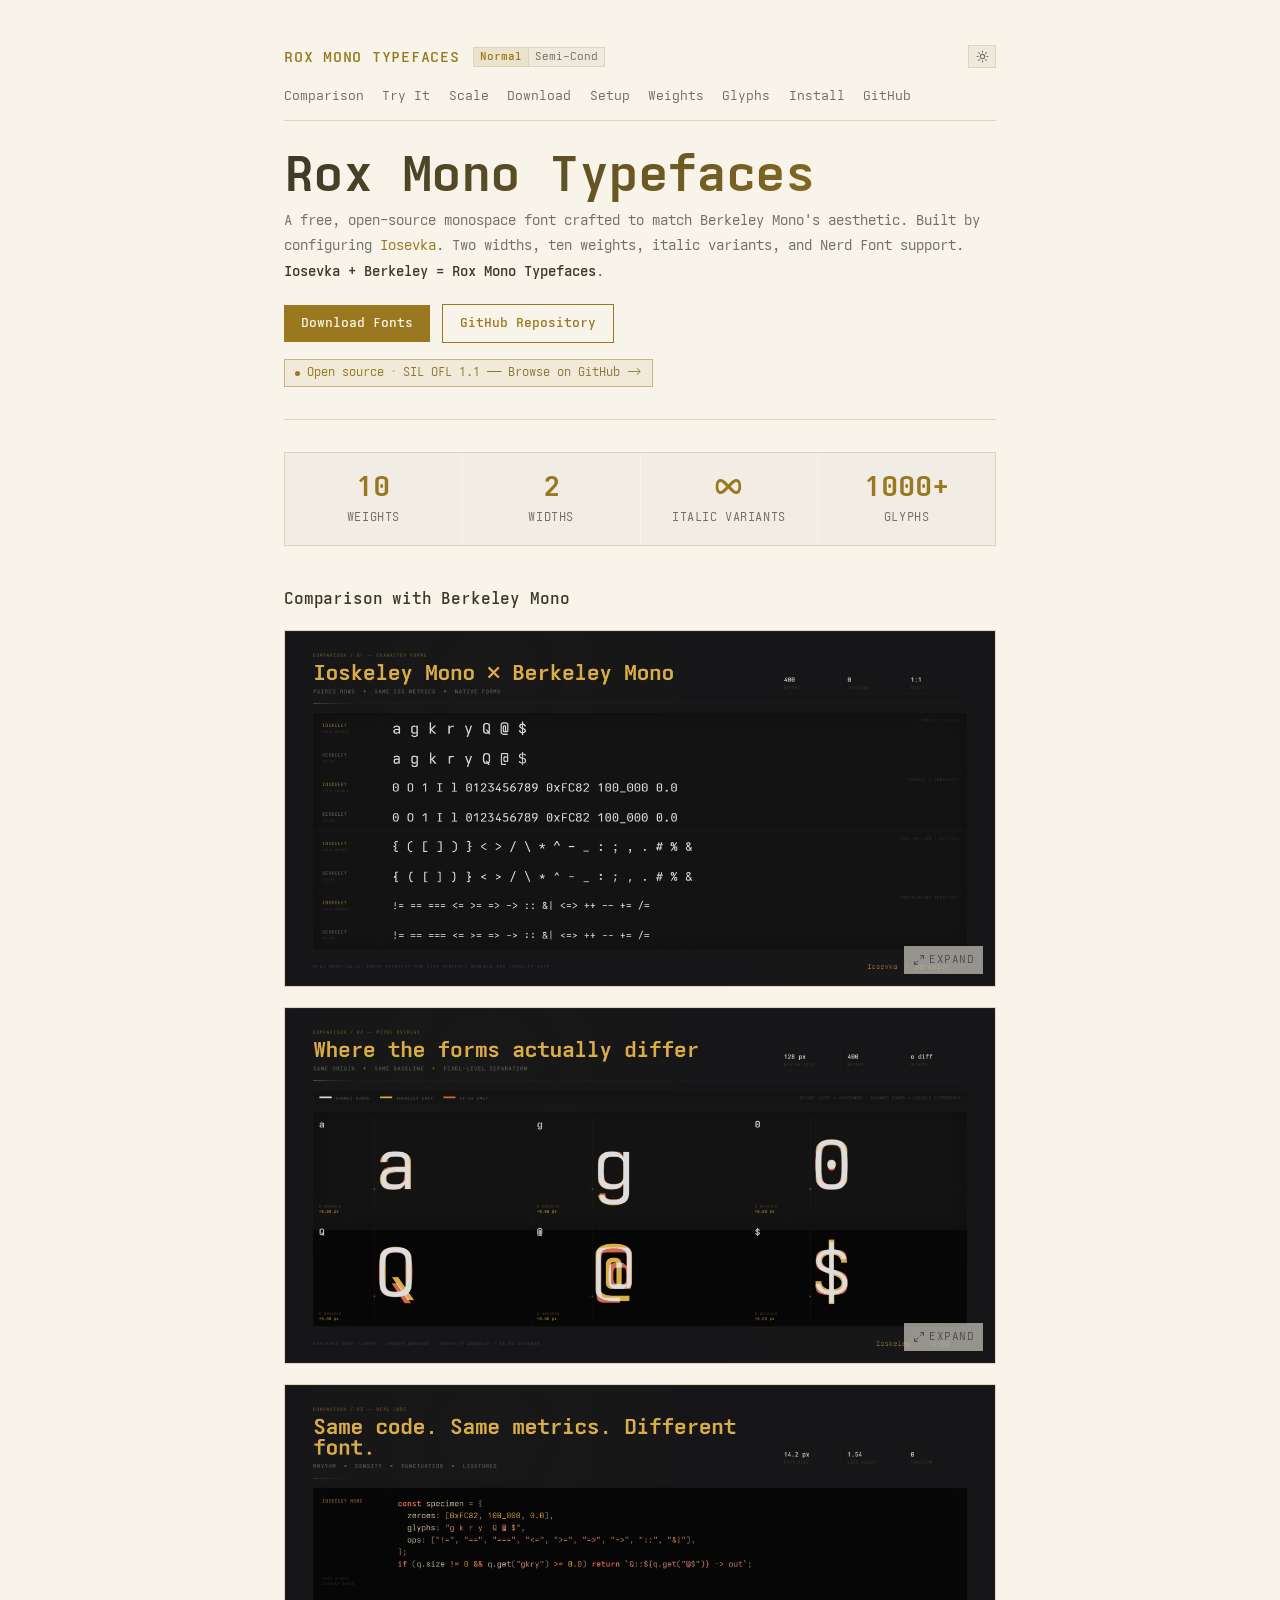
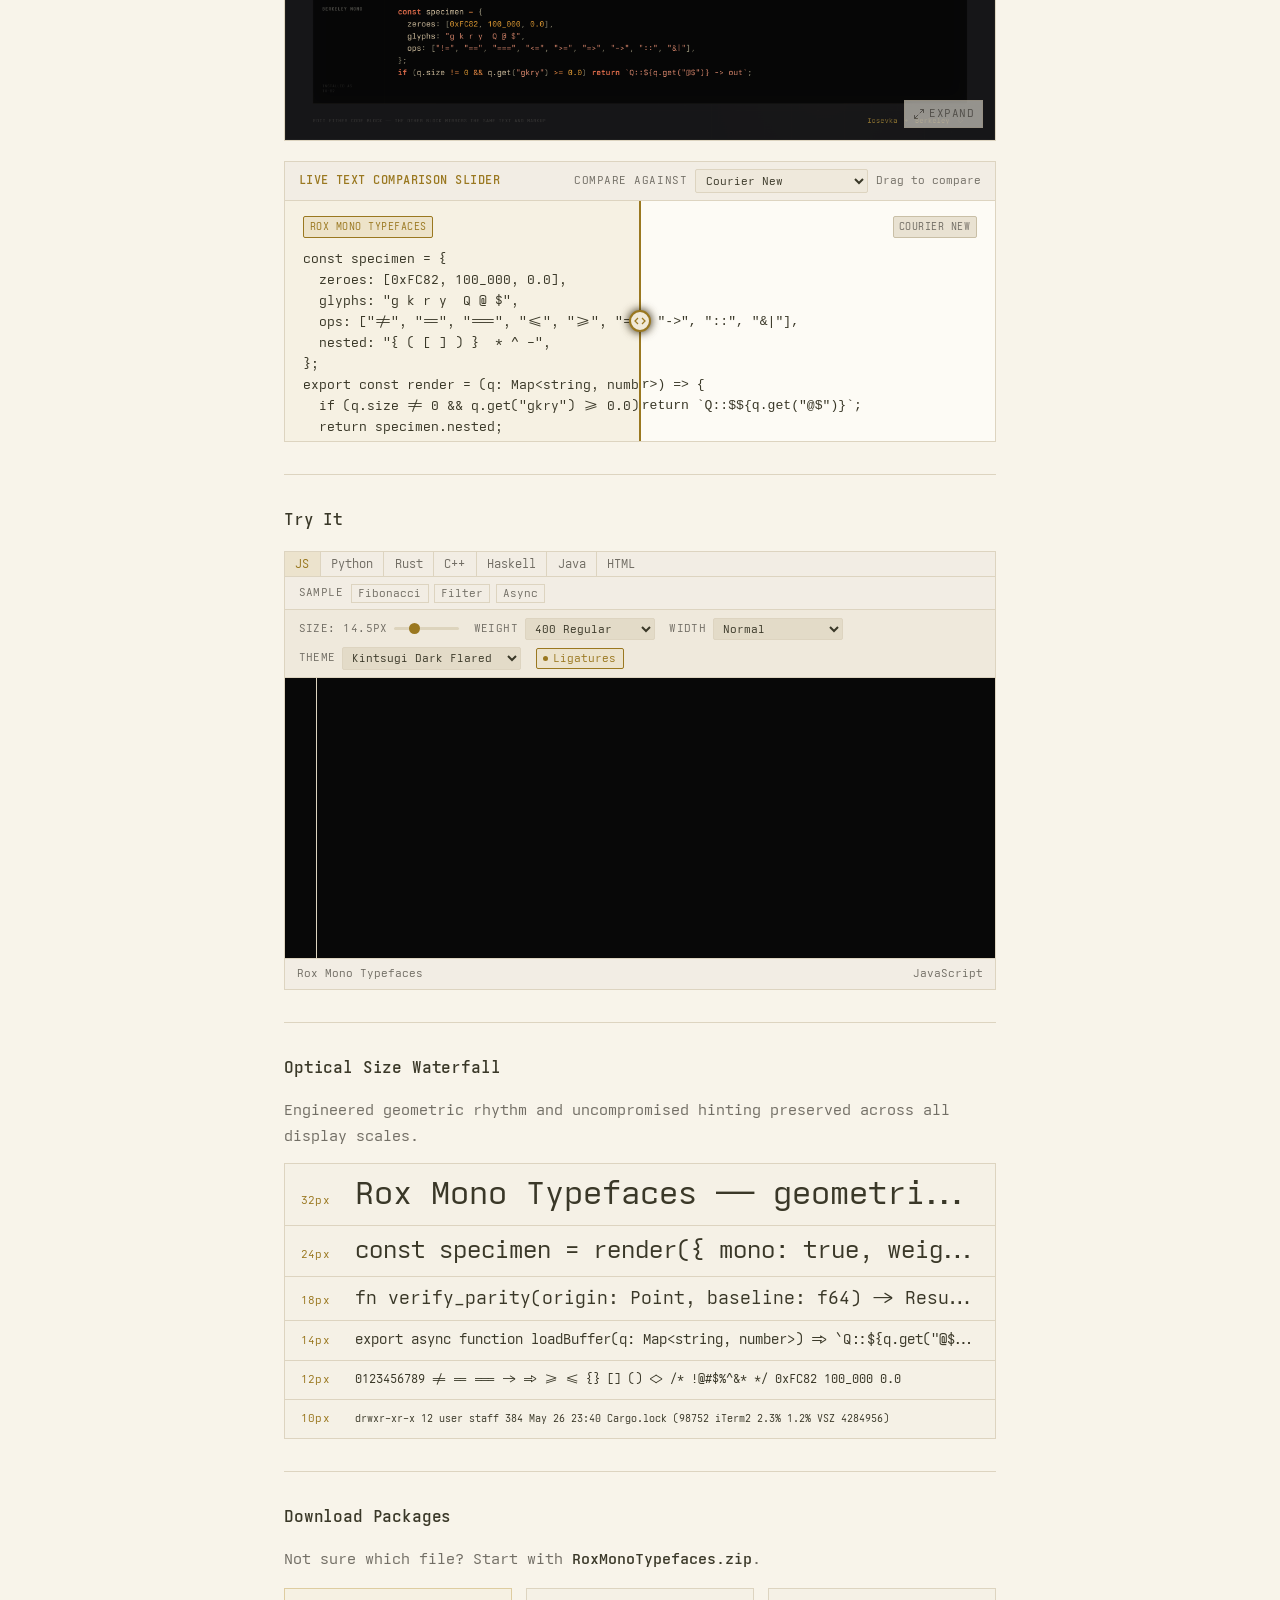
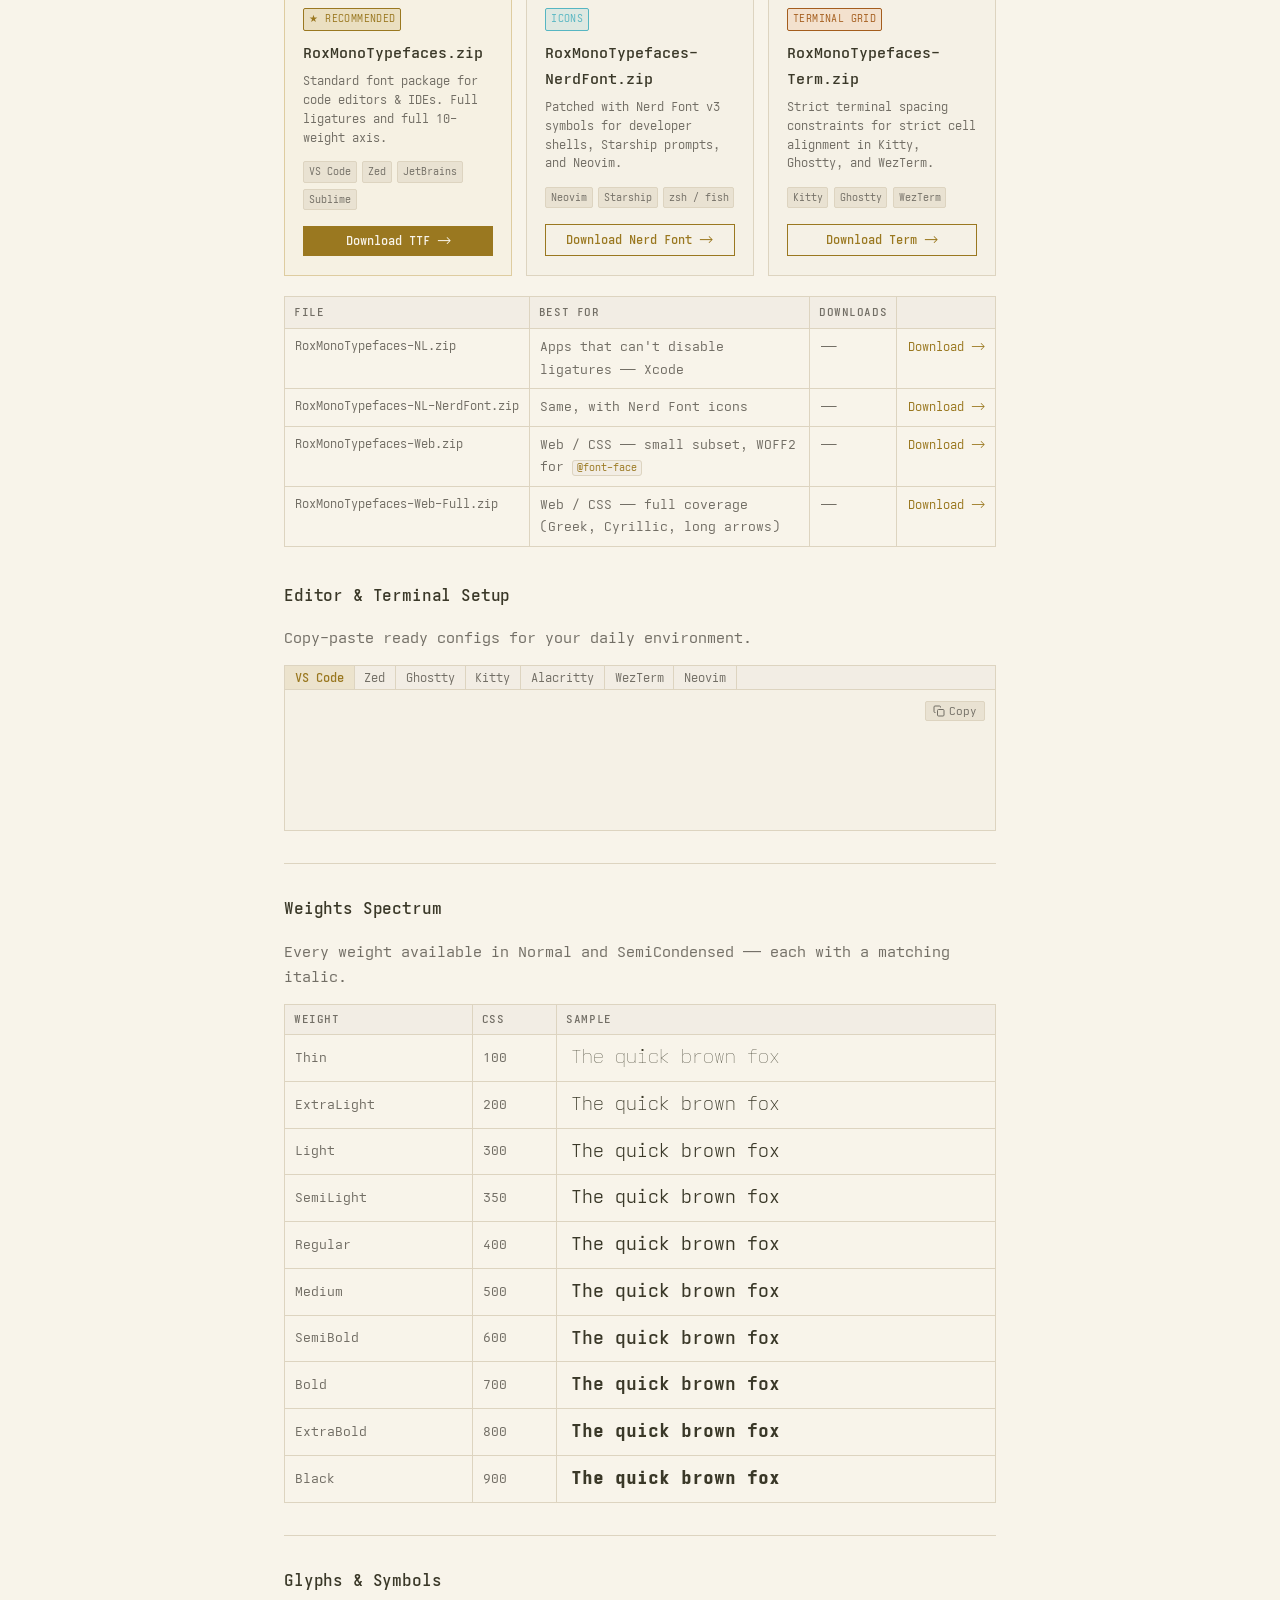
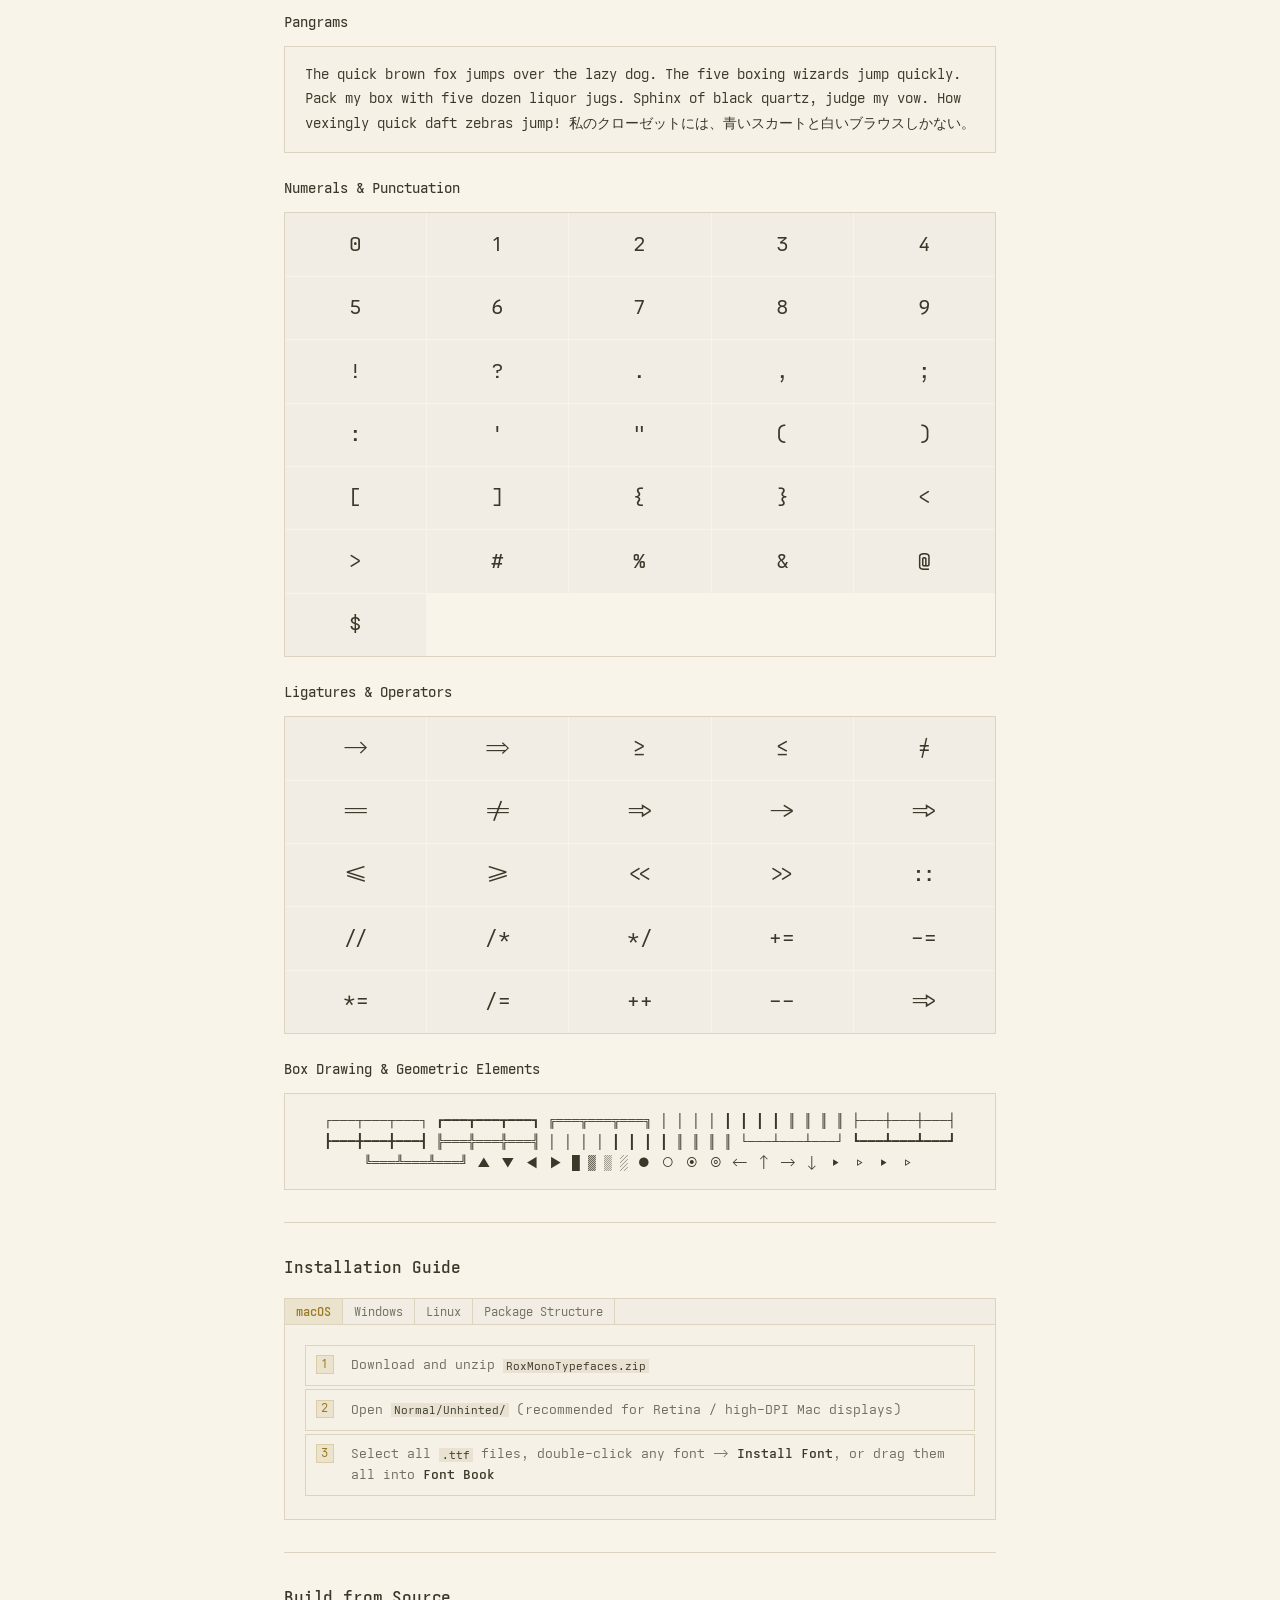
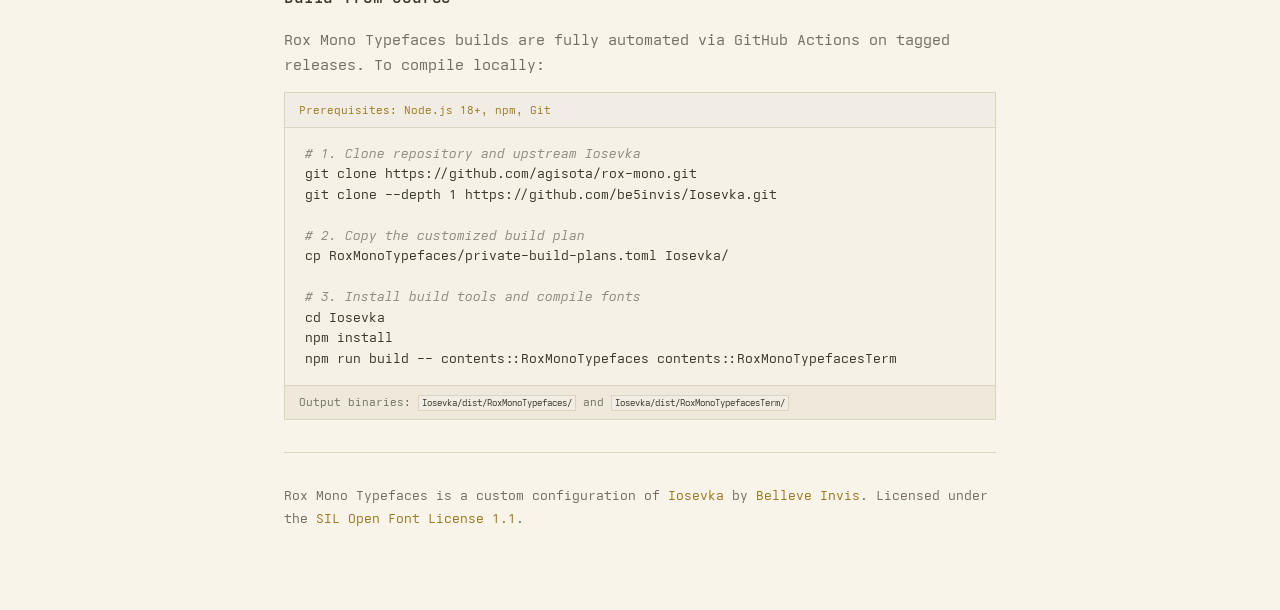
==== docs/index.html @ 7448b1bd "chore: публикация сайта из docs/ (classic GitHub Pages) Actions-деплой не стартует: аккаунт заблокир" ====
<!DOCTYPE html>
<html lang="en">
<head>
  <meta charset="UTF-8">
  <meta name="viewport" content="width=device-width, initial-scale=1.0">
  <meta name="google-site-verification" content="D2xLgKAChfKbVjQlxidI2jr5HuREg-neBkuTSkYcwvA" />
  <meta name="description" content="Rox Mono Typefaces — a free, open-source monospace font alternative to Berkeley Mono, built on Iosevka.">
  <meta name="author" content="agisota">
  <title>Rox Mono Typefaces — Free Open Source Monospace Font</title>
  <meta property="og:title" content="Rox Mono Typefaces — Free Open Source Monospace Font">
  <meta property="og:description" content="A free, open-source monospace font alternative to Berkeley Mono, built on Iosevka.">
  <meta property="og:url" content="https://agisota.github.io/rox-mono/">
  <meta property="og:type" content="website">
  <meta property="og:image" content="imgs/SocialPreview.png">
  <meta name="twitter:card" content="summary_large_image">
  <meta name="twitter:title" content="Rox Mono Typefaces — Free Open Source Monospace Font">
  <meta name="twitter:description" content="A free, open-source alternative to Berkeley Mono, built on Iosevka.">
  <meta name="twitter:image" content="imgs/SocialPreview.png">
  <link rel="canonical" href="https://agisota.github.io/rox-mono/">
  <link rel="shortcut icon" href="imgs/SocialPreview.png" type="image/png">
  <link rel="stylesheet" href="css/main.css">
  <link rel="stylesheet" href="https://cdnjs.cloudflare.com/ajax/libs/prism/1.29.0/themes/prism.min.css" id="prism-theme">
  <script>
    // Runs before first paint to avoid a dark flash in light mode.
    (function () {
      var saved = null;
      try { saved = localStorage.getItem('roxmono-theme'); } catch (e) {}
      var light = saved
        ? saved === 'light'
        : window.matchMedia && window.matchMedia('(prefers-color-scheme: light)').matches;
      if (light) document.documentElement.setAttribute('data-theme', 'light');
    })();
  </script>
</head>
<body>
<div class="page">

  <!-- Sticky Top Navigation -->
  <header class="site-header">
    <div class="header-top">
      <div class="header-brand-wrap">
        <span class="site-name">Rox Mono Typefaces</span>
        <!-- Integrated Header Width Selector -->
        <div class="header-width-ctrl" id="header-width-switcher" title="Select default font width for page">
          <button class="header-w-btn active" data-width="normal">Normal</button>
          <button class="header-w-btn" data-width="sc">Semi-Cond</button>
        </div>
        <button class="theme-toggle" id="theme-toggle" type="button" title="Toggle light / dark" aria-label="Toggle light or dark theme">
          <svg class="icon-moon" width="13" height="13" viewBox="0 0 24 24" fill="none" stroke="currentColor" stroke-width="2" stroke-linecap="round" stroke-linejoin="round"><path d="M21 12.79A9 9 0 1 1 11.21 3 7 7 0 0 0 21 12.79z"></path></svg>
          <svg class="icon-sun" width="13" height="13" viewBox="0 0 24 24" fill="none" stroke="currentColor" stroke-width="2" stroke-linecap="round" stroke-linejoin="round"><circle cx="12" cy="12" r="4"></circle><path d="M12 2v2M12 20v2M4.9 4.9l1.4 1.4M17.7 17.7l1.4 1.4M2 12h2M20 12h2M6.3 17.7l-1.4 1.4M19.1 4.9l-1.4 1.4"></path></svg>
        </button>
      </div>
      <nav>
        <a href="#comparison">Comparison</a>
        <a href="#tryit">Try It</a>
        <a href="#waterfall">Scale</a>
        <a href="#download">Download</a>
        <a href="#setup">Setup</a>
        <a href="#weights">Weights</a>
        <a href="#glyphs">Glyphs</a>
        <a href="#install">Install</a>
        <a href="https://github.com/agisota/rox-mono" target="_blank" rel="noopener">GitHub</a>
      </nav>
    </div>

    <h1 class="hero-title">Rox Mono Typefaces</h1>
    <p class="tagline">
      A free, open-source monospace font crafted to match Berkeley Mono's aesthetic.
      Built by configuring <a href="https://github.com/be5invis/Iosevka" target="_blank" rel="noopener">Iosevka</a>.
      Two widths, ten weights, italic variants, and Nerd Font support.
      <strong>Iosevka + Berkeley = Rox Mono Typefaces</strong>.
    </p>

    <div class="header-actions">
      <a href="#download" class="dl-btn">Download Fonts</a>
      <a href="https://github.com/agisota/rox-mono" target="_blank" rel="noopener" class="dl-btn dl-btn--outline">GitHub Repository</a>
    </div>

    <a href="https://github.com/agisota/rox-mono" target="_blank" rel="noopener" class="os-pill">
      <span class="os-dot"></span>
      Open source
      <span class="os-pill-sep">·</span>
      <span class="os-pill-sub">SIL OFL 1.1 — Browse on GitHub →</span>
    </a>
  </header>

  <hr>

  <!-- Stats -->
  <div class="stats-row">
    <div class="stat-card">
      <span class="stat-num">10</span>
      <span class="stat-label">Weights</span>
    </div>
    <div class="stat-card">
      <span class="stat-num">2</span>
      <span class="stat-label">Widths</span>
    </div>
    <div class="stat-card">
      <span class="stat-num">&infin;</span>
      <span class="stat-label">Italic Variants</span>
    </div>
    <div class="stat-card">
      <span class="stat-num">1000+</span>
      <span class="stat-label">Glyphs</span>
    </div>
  </div>

  <!-- Comparison -->
  <h2 id="comparison">Comparison with Berkeley Mono</h2>
  <div class="comp-gallery">
    <div class="comp-card" data-title="01 — Character Forms: Rox Mono Typefaces × Berkeley Mono">
      <img src="imgs/01-RoxMonoTypefaces-vs-Berkeley-Character-Forms.png"
           data-dark="imgs/01-RoxMonoTypefaces-vs-Berkeley-Character-Forms.png"
           data-light="imgs/01-RoxMonoTypefaces-vs-Berkeley-Character-Forms-Light.png"
           alt="Rox Mono Typefaces vs Berkeley Mono — Character Forms" loading="lazy">
      <div class="comp-card-action">
        <svg width="12" height="12" viewBox="0 0 24 24" fill="none" stroke="currentColor" stroke-width="2" stroke-linecap="round" stroke-linejoin="round"><polyline points="15 3 21 3 21 9"></polyline><polyline points="9 21 3 21 3 15"></polyline><line x1="21" y1="3" x2="14" y2="10"></line><line x1="3" y1="21" x2="10" y2="14"></line></svg>
        <span>Expand</span>
      </div>
    </div>
    <div class="comp-card" data-title="02 — Pixel Overlay: Where the forms actually differ">
      <img src="imgs/02-RoxMonoTypefaces-vs-Berkeley-Pixel-Overlay.png"
           data-dark="imgs/02-RoxMonoTypefaces-vs-Berkeley-Pixel-Overlay.png"
           data-light="imgs/02-RoxMonoTypefaces-vs-Berkeley-Pixel-Overlay-Light.png"
           alt="Rox Mono Typefaces vs Berkeley Mono — Pixel Overlay" loading="lazy">
      <div class="comp-card-action">
        <svg width="12" height="12" viewBox="0 0 24 24" fill="none" stroke="currentColor" stroke-width="2" stroke-linecap="round" stroke-linejoin="round"><polyline points="15 3 21 3 21 9"></polyline><polyline points="9 21 3 21 3 15"></polyline><line x1="21" y1="3" x2="14" y2="10"></line><line x1="3" y1="21" x2="10" y2="14"></line></svg>
        <span>Expand</span>
      </div>
    </div>
    <div class="comp-card" data-title="03 — Real Code: Same code. Same metrics. Different font.">
      <img src="imgs/03-RoxMonoTypefaces-vs-Berkeley-Real-Code.png"
           data-dark="imgs/03-RoxMonoTypefaces-vs-Berkeley-Real-Code.png"
           data-light="imgs/03-RoxMonoTypefaces-vs-Berkeley-Real-Code-Light.png"
           alt="Rox Mono Typefaces vs Berkeley Mono — Real Code" loading="lazy">
      <div class="comp-card-action">
        <svg width="12" height="12" viewBox="0 0 24 24" fill="none" stroke="currentColor" stroke-width="2" stroke-linecap="round" stroke-linejoin="round"><polyline points="15 3 21 3 21 9"></polyline><polyline points="9 21 3 21 3 15"></polyline><line x1="21" y1="3" x2="14" y2="10"></line><line x1="3" y1="21" x2="10" y2="14"></line></svg>
        <span>Expand</span>
      </div>
    </div>
  </div>

  <!-- Interactive Live Split Diff Slider -->
  <div class="split-diff-card">
    <div class="split-diff-header">
      <span class="split-diff-title">Live Text Comparison Slider</span>
      <div class="split-diff-controls">
        <label for="split-font-sel">Compare against</label>
        <select id="split-font-sel">
          <optgroup label="On your system">
            <option value="ui-monospace, 'Courier New', Courier, monospace" selected>Courier New</option>
            <option value="Consolas, 'Menlo', 'DejaVu Sans Mono', monospace">Consolas / Menlo</option>
            <option value="monospace">System default</option>
          </optgroup>
          <optgroup label="Web fonts">
            <option value="JetBrains Mono" data-webfont="JetBrains+Mono:wght@400;700">JetBrains Mono</option>
            <option value="Fira Code" data-webfont="Fira+Code:wght@400;700">Fira Code</option>
            <option value="IBM Plex Mono" data-webfont="IBM+Plex+Mono:wght@400;700">IBM Plex Mono</option>
            <option value="Source Code Pro" data-webfont="Source+Code+Pro:wght@400;700">Source Code Pro</option>
            <option value="Space Mono" data-webfont="Space+Mono:wght@400;700">Space Mono</option>
          </optgroup>
        </select>
        <span class="split-diff-hint">Drag to compare</span>
      </div>
    </div>
    <div class="split-diff-container" id="split-diff-container">
      <div class="split-diff-layer split-diff-layer--after">
        <div class="split-diff-content">
          <span class="split-badge split-badge--right" id="split-badge-right">Courier New</span>
          <pre><code class="language-js">const specimen = {
  zeroes: [0xFC82, 100_000, 0.0],
  glyphs: "g k r y  Q @ $",
  ops: ["!=", "==", "===", "<=", ">=", "=>", "->", "::", "&|"],
  nested: "{ ( [ ] ) }  * ^ -",
};
export const render = (q: Map&lt;string, number&gt;) => {
  if (q.size != 0 && q.get("gkry") >= 0.0) return `Q::$${q.get("@$")}`;
  return specimen.nested;
};</code></pre>
        </div>
      </div>
      <div class="split-diff-layer split-diff-layer--before" id="split-diff-before">
        <div class="split-diff-content">
          <span class="split-badge split-badge--left">Rox Mono Typefaces</span>
          <pre><code class="language-js">const specimen = {
  zeroes: [0xFC82, 100_000, 0.0],
  glyphs: "g k r y  Q @ $",
  ops: ["!=", "==", "===", "<=", ">=", "=>", "->", "::", "&|"],
  nested: "{ ( [ ] ) }  * ^ -",
};
export const render = (q: Map&lt;string, number&gt;) => {
  if (q.size != 0 && q.get("gkry") >= 0.0) return `Q::$${q.get("@$")}`;
  return specimen.nested;
};</code></pre>
        </div>
      </div>
      <div class="split-diff-handle" id="split-diff-handle">
        <div class="split-diff-handle-line"></div>
        <div class="split-diff-handle-knob">
          <svg width="12" height="12" viewBox="0 0 24 24" fill="none" stroke="currentColor" stroke-width="2.5"><polyline points="8 18 2 12 8 6"></polyline><polyline points="16 6 22 12 16 18"></polyline></svg>
        </div>
      </div>
    </div>
  </div>

  <hr>

  <!-- Try It editor -->
  <h2 id="tryit">Try It</h2>
  <div class="try-editor theme-kintsugi" id="try-editor-box">
    <div class="try-header">
      <div class="try-lang-wrap">
        <button class="try-lang-opt active" data-try-lang="js">JS</button>
        <button class="try-lang-opt" data-try-lang="py">Python</button>
        <button class="try-lang-opt" data-try-lang="rust">Rust</button>
        <button class="try-lang-opt" data-try-lang="cpp">C++</button>
        <button class="try-lang-opt" data-try-lang="haskell">Haskell</button>
        <button class="try-lang-opt" data-try-lang="java">Java</button>
        <button class="try-lang-opt" data-try-lang="html">HTML</button>
      </div>
    </div>

    <!-- Sample snippets for the selected language -->
    <div class="try-samples-bar">
      <span class="try-samples-label">Sample</span>
      <div class="try-samples" id="try-samples"></div>
    </div>

    <!-- Playground Controls Bar -->
    <div class="try-controls-bar">
      <div class="try-ctrl-group">
        <label for="try-size-slider">Size: <span id="try-size-val">14.5px</span></label>
        <input type="range" id="try-size-slider" min="11" max="24" step="0.5" value="14.5">
      </div>
      <div class="try-ctrl-group">
        <label for="try-weight-sel">Weight</label>
        <select id="try-weight-sel">
          <option value="100">100 Thin</option>
          <option value="200">200 ExtraLight</option>
          <option value="300">300 Light</option>
          <option value="350">350 SemiLight</option>
          <option value="400" selected>400 Regular</option>
          <option value="500">500 Medium</option>
          <option value="600">600 SemiBold</option>
          <option value="700">700 Bold</option>
          <option value="800">800 ExtraBold</option>
          <option value="900">900 Black</option>
        </select>
      </div>
      <div class="try-ctrl-group">
        <label for="try-width-sel">Width</label>
        <select id="try-width-sel">
          <option value="normal" selected>Normal</option>
          <option value="sc">Semi-Condensed</option>
        </select>
      </div>
      <div class="try-ctrl-group">
        <label for="try-theme-sel">Theme</label>
        <select id="try-theme-sel">
          <option value="theme-kintsugi" selected>Kintsugi Dark Flared</option>
          <option value="theme-kintsugi-light">Kintsugi Light Flared</option>
          <option value="theme-kanagawa">Kanagawa Dragon</option>
          <option value="theme-tokyonight">Tokyo Night</option>
          <option value="theme-catppuccin">Catppuccin Mocha</option>
          <option value="theme-gruvbox">Gruvbox Dark</option>
          <option value="theme-nord">Nord</option>
          <option value="theme-dracula">Dracula</option>
          <option value="theme-onedark">One Dark Pro</option>
          <option value="theme-solarized-dark">Solarized Dark</option>
          <option value="theme-solarized-light">Solarized Light</option>
          <option value="theme-github-dark">GitHub Dark</option>
          <option value="theme-monokai">Monokai Pro</option>
        </select>
      </div>
      <div class="try-ctrl-group">
        <button class="try-toggle-btn active" id="try-ligatures-btn" type="button" title="Toggle OpenType Ligatures">
          <span class="dot-indicator"></span> Ligatures
        </button>
      </div>
    </div>

    <div class="try-body">
      <pre class="try-gutter" id="try-gutter"></pre>
      <div class="try-input-wrap">
        <pre class="try-highlight" aria-hidden="true"><code class="language-js" id="try-highlight"></code></pre>
        <textarea class="try-input" id="try-input" spellcheck="false" autocomplete="off"
                  autocapitalize="off" autocorrect="off" wrap="off"
                  aria-label="Editable code specimen"></textarea>
      </div>
    </div>
    <div class="try-status">
      <span>Rox Mono Typefaces</span>
      <span id="try-status-lang">JavaScript</span>
    </div>
  </div>

  <hr>

  <!-- Optical Size Waterfall -->
  <h2 id="waterfall">Optical Size Waterfall</h2>
  <p>Engineered geometric rhythm and uncompromised hinting preserved across all display scales.</p>
  <div class="waterfall-box">
    <div class="waterfall-row" style="--fz: 32px;">
      <span class="waterfall-meta">32px</span>
      <span class="waterfall-text">Rox Mono Typefaces — geometric monospace</span>
    </div>
    <div class="waterfall-row" style="--fz: 24px;">
      <span class="waterfall-meta">24px</span>
      <span class="waterfall-text">const specimen = render({ mono: true, weights: 10 });</span>
    </div>
    <div class="waterfall-row" style="--fz: 18px;">
      <span class="waterfall-meta">18px</span>
      <span class="waterfall-text">fn verify_parity(origin: Point, baseline: f64) -&gt; Result&lt;Diff&gt;</span>
    </div>
    <div class="waterfall-row" style="--fz: 14px;">
      <span class="waterfall-meta">14px</span>
      <span class="waterfall-text">export async function loadBuffer(q: Map&lt;string, number&gt;) =&gt; `Q::${q.get("@$")}`</span>
    </div>
    <div class="waterfall-row" style="--fz: 12px;">
      <span class="waterfall-meta">12px</span>
      <span class="waterfall-text">0123456789 != == === -&gt; =&gt; &gt;= &lt;= {} [] () &lt;&gt; /* !@#$%^&amp;* */ 0xFC82 100_000 0.0</span>
    </div>
    <div class="waterfall-row" style="--fz: 10px;">
      <span class="waterfall-meta">10px</span>
      <span class="waterfall-text">drwxr-xr-x  12 user staff 384 May 26 23:40 Cargo.lock (98752 iTerm2 2.3% 1.2% VSZ 4284956)</span>
    </div>
  </div>

  <hr>

  <!-- Download -->
  <h2 id="download">Download Packages</h2>
  <p>Not sure which file? Start with <strong>RoxMonoTypefaces.zip</strong>.</p>

  <!-- Highlight Cards Grid -->
  <div class="dl-cards-grid">
    <div class="dl-card dl-card--featured">
      <div class="dl-card-badge">★ Recommended</div>
      <h3 class="dl-card-title">RoxMonoTypefaces.zip</h3>
      <p class="dl-card-desc">Standard font package for code editors &amp; IDEs. Full ligatures and full 10-weight axis.</p>
      <div class="dl-card-tags">
        <span class="dl-tag">VS Code</span>
        <span class="dl-tag">Zed</span>
        <span class="dl-tag">JetBrains</span>
        <span class="dl-tag">Sublime</span>
      </div>
      <a href="https://github.com/agisota/rox-mono/releases/download/v2.1.0/RoxMonoTypefaces.zip" target="_blank" rel="noopener" class="dl-btn dl-card-btn">Download TTF →</a>
    </div>

    <div class="dl-card">
      <div class="dl-card-badge dl-card-badge--cyan">Icons</div>
      <h3 class="dl-card-title">RoxMonoTypefaces-NerdFont.zip</h3>
      <p class="dl-card-desc">Patched with Nerd Font v3 symbols for developer shells, Starship prompts, and Neovim.</p>
      <div class="dl-card-tags">
        <span class="dl-tag">Neovim</span>
        <span class="dl-tag">Starship</span>
        <span class="dl-tag">zsh / fish</span>
      </div>
      <a href="https://github.com/agisota/rox-mono/releases/download/v2.1.0/RoxMonoTypefaces-NerdFont.zip" target="_blank" rel="noopener" class="dl-btn dl-btn--outline dl-card-btn">Download Nerd Font →</a>
    </div>

    <div class="dl-card">
      <div class="dl-card-badge dl-card-badge--orange">Terminal Grid</div>
      <h3 class="dl-card-title">RoxMonoTypefaces-Term.zip</h3>
      <p class="dl-card-desc">Strict terminal spacing constraints for strict cell alignment in Kitty, Ghostty, and WezTerm.</p>
      <div class="dl-card-tags">
        <span class="dl-tag">Kitty</span>
        <span class="dl-tag">Ghostty</span>
        <span class="dl-tag">WezTerm</span>
      </div>
      <a href="https://github.com/agisota/rox-mono/releases/download/v2.1.0/RoxMonoTypefaces-Term.zip" target="_blank" rel="noopener" class="dl-btn dl-btn--outline dl-card-btn">Download Term →</a>
    </div>
  </div>

  <!-- Full Table -->
  <table class="dl-table" style="margin-top: 1.25rem;">
    <thead>
      <tr><th>File</th><th>Best for</th><th style="text-align:center">Downloads</th><th></th></tr>
    </thead>
    <tbody>
      <tr>
        <td>RoxMonoTypefaces-NL.zip</td>
        <td>Apps that can't disable ligatures — Xcode</td>
        <td class="dl-cell" data-zip="RoxMonoTypefaces-NL.zip"><span class="dl-num">—</span><span class="dl-fill"></span></td>
        <td><a href="https://github.com/agisota/rox-mono/releases/download/v2.1.0/RoxMonoTypefaces-NL.zip" target="_blank" rel="noopener">Download →</a></td>
      </tr>
      <tr>
        <td>RoxMonoTypefaces-NL-NerdFont.zip</td>
        <td>Same, with Nerd Font icons</td>
        <td class="dl-cell" data-zip="RoxMonoTypefaces-NL-NerdFont.zip"><span class="dl-num">—</span><span class="dl-fill"></span></td>
        <td><a href="https://github.com/agisota/rox-mono/releases/download/v2.1.0/RoxMonoTypefaces-NL-NerdFont.zip" target="_blank" rel="noopener">Download →</a></td>
      </tr>
      <tr>
        <td>RoxMonoTypefaces-Web.zip</td>
        <td>Web / CSS — small subset, WOFF2 for <kbd>@font-face</kbd></td>
        <td class="dl-cell" data-zip="RoxMonoTypefaces-Web.zip"><span class="dl-num">—</span><span class="dl-fill"></span></td>
        <td><a href="https://github.com/agisota/rox-mono/releases/download/v2.1.0/RoxMonoTypefaces-Web.zip" target="_blank" rel="noopener">Download →</a></td>
      </tr>
      <tr>
        <td>RoxMonoTypefaces-Web-Full.zip</td>
        <td>Web / CSS — full coverage (Greek, Cyrillic, long arrows)</td>
        <td class="dl-cell" data-zip="RoxMonoTypefaces-Web-Full.zip"><span class="dl-num">—</span><span class="dl-fill"></span></td>
        <td><a href="https://github.com/agisota/rox-mono/releases/download/v2.1.0/RoxMonoTypefaces-Web-Full.zip" target="_blank" rel="noopener">Download →</a></td>
      </tr>
    </tbody>
  </table>

  <!-- Editor & Terminal Quick Setup with Kintsugi Palette -->
  <div style="margin-top: 2.25rem;">
    <h2 id="setup">Editor &amp; Terminal Setup</h2>
    <p>Copy-paste ready configs for your daily environment.</p>
    <div class="config-tabs-box">
      <div class="config-tabs-nav">
        <button class="config-tab active" data-cfg="vscode">VS Code</button>
        <button class="config-tab" data-cfg="zed">Zed</button>
        <button class="config-tab" data-cfg="ghostty">Ghostty</button>
        <button class="config-tab" data-cfg="kitty">Kitty</button>
        <button class="config-tab" data-cfg="alacritty">Alacritty</button>
        <button class="config-tab" data-cfg="wezterm">WezTerm</button>
        <button class="config-tab" data-cfg="neovim">Neovim</button>
      </div>
      <div class="config-code-wrap">
        <button class="copy-cfg-btn" id="copy-cfg-btn" type="button" title="Copy snippet to clipboard">
          <svg width="12" height="12" viewBox="0 0 24 24" fill="none" stroke="currentColor" stroke-width="2"><rect x="9" y="9" width="13" height="13" rx="2" ry="2"></rect><path d="M5 15H4a2 2 0 0 1-2-2V4a2 2 0 0 1 2-2h9a2 2 0 0 1 2 2v1"></path></svg>
          <span id="copy-cfg-text">Copy</span>
        </button>
        <pre class="config-code" id="config-code"></pre>
      </div>
    </div>
  </div>

  <hr>

  <!-- Weights -->
  <h2 id="weights">Weights Spectrum</h2>
  <p>Every weight available in Normal and SemiCondensed — each with a matching italic.</p>
  <table class="wt-table">
    <thead><tr><th>Weight</th><th>CSS</th><th>Sample</th></tr></thead>
    <tbody>
      <tr><td>Thin</td><td>100</td><td class="wt-demo" style="font-weight:100;">The quick brown fox</td></tr>
      <tr><td>ExtraLight</td><td>200</td><td class="wt-demo" style="font-weight:200;">The quick brown fox</td></tr>
      <tr><td>Light</td><td>300</td><td class="wt-demo" style="font-weight:300;">The quick brown fox</td></tr>
      <tr><td>SemiLight</td><td>350</td><td class="wt-demo" style="font-weight:350;">The quick brown fox</td></tr>
      <tr><td>Regular</td><td>400</td><td class="wt-demo" style="font-weight:400;">The quick brown fox</td></tr>
      <tr><td>Medium</td><td>500</td><td class="wt-demo" style="font-weight:500;">The quick brown fox</td></tr>
      <tr><td>SemiBold</td><td>600</td><td class="wt-demo" style="font-weight:600;">The quick brown fox</td></tr>
      <tr><td>Bold</td><td>700</td><td class="wt-demo" style="font-weight:700;">The quick brown fox</td></tr>
      <tr><td>ExtraBold</td><td>800</td><td class="wt-demo" style="font-weight:800;">The quick brown fox</td></tr>
      <tr><td>Black</td><td>900</td><td class="wt-demo" style="font-weight:900;">The quick brown fox</td></tr>
    </tbody>
  </table>

  <hr>

  <!-- Glyphs -->
  <h2 id="glyphs">Glyphs &amp; Symbols</h2>

  <div class="glyph-section">
    <h3>Pangrams</h3>
    <div class="preview-box" style="font-size:0.85rem;line-height:1.8;">
The quick brown fox jumps over the lazy dog.
The five boxing wizards jump quickly.
Pack my box with five dozen liquor jugs.
Sphinx of black quartz, judge my vow.
How vexingly quick daft zebras jump!
私のクローゼットには、青いスカートと白いブラウスしかない。
    </div>
  </div>

  <div class="glyph-section">
    <h3>Numerals &amp; Punctuation</h3>
    <div class="glyph-grid">
      <span class="glyph-cell">0</span><span class="glyph-cell">1</span><span class="glyph-cell">2</span><span class="glyph-cell">3</span><span class="glyph-cell">4</span>
      <span class="glyph-cell">5</span><span class="glyph-cell">6</span><span class="glyph-cell">7</span><span class="glyph-cell">8</span><span class="glyph-cell">9</span>
      <span class="glyph-cell">!</span><span class="glyph-cell">?</span><span class="glyph-cell">.</span><span class="glyph-cell">,</span><span class="glyph-cell">;</span>
      <span class="glyph-cell">:</span><span class="glyph-cell">'</span><span class="glyph-cell">"</span><span class="glyph-cell">(</span><span class="glyph-cell">)</span>
      <span class="glyph-cell">[</span><span class="glyph-cell">]</span><span class="glyph-cell">{</span><span class="glyph-cell">}</span><span class="glyph-cell">&lt;</span><span class="glyph-cell">&gt;</span>
      <span class="glyph-cell">#</span><span class="glyph-cell">%</span><span class="glyph-cell">&amp;</span><span class="glyph-cell">@</span><span class="glyph-cell">$</span>
    </div>
  </div>

  <div class="glyph-section">
    <h3>Ligatures &amp; Operators</h3>
    <div class="glyph-grid">
      <span class="glyph-cell">→</span><span class="glyph-cell">⇒</span><span class="glyph-cell">≥</span><span class="glyph-cell">≤</span><span class="glyph-cell">≠</span>
      <span class="glyph-cell">==</span><span class="glyph-cell">!=</span><span class="glyph-cell">=&gt;</span><span class="glyph-cell">-&gt;</span><span class="glyph-cell">=&gt;</span>
      <span class="glyph-cell">&lt;=</span><span class="glyph-cell">&gt;=</span><span class="glyph-cell">&lt;&lt;</span><span class="glyph-cell">&gt;&gt;</span><span class="glyph-cell">::</span>
      <span class="glyph-cell">//</span><span class="glyph-cell">/*</span><span class="glyph-cell">*/</span><span class="glyph-cell">+=</span><span class="glyph-cell">-=</span>
      <span class="glyph-cell">*=</span><span class="glyph-cell">/=</span><span class="glyph-cell">++</span><span class="glyph-cell">--</span><span class="glyph-cell">=&gt;</span>
    </div>
  </div>

  <div class="glyph-section">
    <h3>Box Drawing &amp; Geometric Elements</h3>
    <div class="preview-box" style="font-size:0.82rem;text-align:center;">
┌───┬───┬───┐   ┏━━━┳━━━┳━━━┓   ╔═══╦═══╦═══╗
│   │   │   │   ┃   ┃   ┃   ┃   ║   ║   ║   ║
├───┼───┼───┤   ┣━━━╋━━━╋━━━┫   ╠═══╬═══╬═══╣
│   │   │   │   ┃   ┃   ┃   ┃   ║   ║   ║   ║
└───┴───┴───┘   ┗━━━┻━━━┻━━━┛   ╚═══╩═══╩═══╝
  ▲ ▼ ◀ ▶   █ ▓ ▒ ░   ● ○ ◉ ◎   ← ↑ → ↓   ▸ ▹ ▸ ▹
    </div>
  </div>

  <hr>

  <!-- Interactive Installation -->
  <h2 id="install">Installation Guide</h2>
  <div class="install-tabs-box">
    <div class="install-tabs-nav">
      <button class="install-tab active" data-os="macos">macOS</button>
      <button class="install-tab" data-os="windows">Windows</button>
      <button class="install-tab" data-os="linux">Linux</button>
      <button class="install-tab" data-os="package-guide">Package Structure</button>
    </div>
    <div class="install-tab-content active" data-os-content="macos">
      <ol class="install-steps">
        <li>Download and unzip <code>RoxMonoTypefaces.zip</code></li>
        <li>Open <code>Normal/Unhinted/</code> (recommended for Retina / high-DPI Mac displays)</li>
        <li>Select all <code>.ttf</code> files, double-click any font &rarr; <strong>Install Font</strong>, or drag them all into <strong>Font Book</strong></li>
      </ol>
    </div>
    <div class="install-tab-content" data-os-content="windows">
      <ol class="install-steps">
        <li>Download and unzip <code>RoxMonoTypefaces.zip</code></li>
        <li>Open <code>Normal/Hinted/</code> (optimized for Windows ClearType / standard-DPI displays)</li>
        <li>Select all <code>.ttf</code> files &rarr; Right-click &rarr; <strong>Install for all users</strong></li>
      </ol>
    </div>
    <div class="install-tab-content" data-os-content="linux">
      <ol class="install-steps">
        <li>Download and extract your chosen zip file</li>
        <li>Copy font files to user font directory:
          <pre class="inline-code-box"><code>mkdir -p ~/.local/share/fonts/RoxMonoTypefaces
cp Normal/Unhinted/*.ttf ~/.local/share/fonts/RoxMonoTypefaces/</code></pre>
        </li>
        <li>Refresh font cache:
          <pre class="inline-code-box"><code>fc-cache -fv</code></pre>
        </li>
      </ol>
    </div>
    <div class="install-tab-content" data-os-content="package-guide">
      <div class="preview-box" style="font-family:var(--m);font-size:0.78rem;line-height:1.6;">
Normal/
  Hinted/     ← ClearType / standard-DPI screens (Windows)
  Unhinted/   ← High-DPI / Retina screens (macOS, Linux HiDPI)
SemiCondensed/
  Hinted/
  Unhinted/
      </div>
      <p style="margin-top:0.5rem;font-size:0.8rem;">Every package includes all widths and hinted/unhinted variants. Installing all files in your chosen folder exposes the complete 10-weight axis automatically.</p>
    </div>
  </div>

  <hr>

  <!-- Enhanced Build from Source -->
  <h2 id="build">Build from Source</h2>
  <p>Rox Mono Typefaces builds are fully automated via GitHub Actions on tagged releases. To compile locally:</p>
  <div class="build-card">
    <div class="build-header">
      <span>Prerequisites: Node.js 18+, npm, Git</span>
    </div>
    <pre class="build-code"><code><span class="tok-comment"># 1. Clone repository and upstream Iosevka</span>
git clone https://github.com/agisota/rox-mono.git
git clone --depth 1 https://github.com/be5invis/Iosevka.git

<span class="tok-comment"># 2. Copy the customized build plan</span>
cp RoxMonoTypefaces/private-build-plans.toml Iosevka/

<span class="tok-comment"># 3. Install build tools and compile fonts</span>
cd Iosevka
npm install
npm run build -- contents::RoxMonoTypefaces contents::RoxMonoTypefacesTerm</code></pre>
    <div class="build-footer">
      <span>Output binaries: <code>Iosevka/dist/RoxMonoTypefaces/</code> and <code>Iosevka/dist/RoxMonoTypefacesTerm/</code></span>
    </div>
  </div>

  <hr>

  <footer>
    <p>
      Rox Mono Typefaces is a custom configuration of <a href="https://github.com/be5invis/Iosevka" target="_blank" rel="noopener">Iosevka</a>
      by <a href="https://github.com/be5invis" target="_blank" rel="noopener">Belleve Invis</a>.
      Licensed under the <a href="LICENSE" target="_blank" rel="noopener">SIL Open Font License 1.1</a>.
    </p>
  </footer>

</div>

<!-- Lightbox Modal -->
<div class="lightbox" id="lightbox" aria-hidden="true" role="dialog" aria-modal="true">
  <div class="lightbox-backdrop" id="lightbox-backdrop"></div>
  <div class="lightbox-container">
    <div class="lightbox-bar">
      <span class="lightbox-title" id="lightbox-title">Comparison Specimen</span>
      <div class="lightbox-controls">
        <button class="lightbox-btn" id="lightbox-zoom" type="button" title="Toggle 1:1 Pixel Zoom (Z)">
          <svg class="lightbox-btn-icon" width="13" height="13" viewBox="0 0 24 24" fill="none" stroke="currentColor" stroke-width="2" stroke-linecap="round" stroke-linejoin="round"><circle cx="11" cy="11" r="8"></circle><line x1="21" y1="21" x2="16.65" y2="16.65"></line><line x1="11" y1="8" x2="11" y2="14"></line><line x1="8" y1="11" x2="14" y2="11"></line></svg>
          <span id="lightbox-zoom-label">1:1 Zoom</span>
        </button>
        <a class="lightbox-btn" id="lightbox-raw" href="#" target="_blank" rel="noopener" title="Open Original in New Tab">
          <svg class="lightbox-btn-icon" width="13" height="13" viewBox="0 0 24 24" fill="none" stroke="currentColor" stroke-width="2" stroke-linecap="round" stroke-linejoin="round"><path d="M18 13v6a2 2 0 0 1-2 2H5a2 2 0 0 1-2-2V8a2 2 0 0 1 2-2h6"></path><polyline points="15 3 21 3 21 9"></polyline><line x1="10" y1="14" x2="21" y2="3"></line></svg>
          <span>Original</span>
        </a>
        <button class="lightbox-btn lightbox-btn--close" id="lightbox-close" type="button" title="Close (Esc)" aria-label="Close">
          <svg width="13" height="13" viewBox="0 0 24 24" fill="none" stroke="currentColor" stroke-width="2" stroke-linecap="round" stroke-linejoin="round"><line x1="18" y1="6" x2="6" y2="18"></line><line x1="6" y1="6" x2="18" y2="18"></line></svg>
        </button>
      </div>
    </div>
    <div class="lightbox-stage" id="lightbox-stage">
      <button class="lightbox-arrow lightbox-arrow--prev" id="lightbox-prev" type="button" aria-label="Previous image">
        <svg width="18" height="18" viewBox="0 0 24 24" fill="none" stroke="currentColor" stroke-width="2" stroke-linecap="round" stroke-linejoin="round"><polyline points="15 18 9 12 15 6"></polyline></svg>
      </button>
      <div class="lightbox-viewport" id="lightbox-viewport">
        <img src="" alt="" id="lightbox-img" class="lightbox-img">
      </div>
      <button class="lightbox-arrow lightbox-arrow--next" id="lightbox-next" type="button" aria-label="Next image">
        <svg width="18" height="18" viewBox="0 0 24 24" fill="none" stroke="currentColor" stroke-width="2" stroke-linecap="round" stroke-linejoin="round"><polyline points="9 18 15 12 9 6"></polyline></svg>
      </button>
    </div>
    <div class="lightbox-footer">
      <span>Click image or press <kbd>Z</kbd> to toggle 1:1 pixel view &middot; <kbd>&larr;</kbd> / <kbd>&rarr;</kbd> to navigate &middot; <kbd>Esc</kbd> to exit</span>
    </div>
  </div>
</div>

<script>
document.querySelectorAll('.terminal-tab').forEach(tab => {
  tab.addEventListener('click', () => {
    const wrap = tab.closest('.terminal');
    wrap.querySelectorAll('.terminal-tab').forEach(t => t.classList.remove('active'));
    wrap.querySelectorAll('.terminal-panel').forEach(p => p.classList.remove('active'));
    tab.classList.add('active');
    const panel = wrap.querySelector(`[data-term-panel="${tab.dataset.termTab}"]`);
    if (panel) panel.classList.add('active');
  });
});
</script>
  <script src="https://cdnjs.cloudflare.com/ajax/libs/prism/1.29.0/prism.min.js"></script>
  <script src="https://cdnjs.cloudflare.com/ajax/libs/prism/1.29.0/plugins/autoloader/prism-autoloader.min.js" data-autoloader-path="https://cdnjs.cloudflare.com/ajax/libs/prism/1.29.0/components/"></script>
  <script src="js/main.js"></script>
</body>
</html>
---- docs/css/main.css ----
/* Kintsugi Dark Flared. Neutral (--s-*) and warm (--w-*) surface ramps,
   darkest to lightest, so the light palette below can just invert them. */
:root {
  --accent: #b8943a;
  --accent-hover: #a07d2a;
  --bg: #0c0c0c;
  --bg-2: #070707;
  --text: #BCAC8F;
  --text-2: #7f7b66;
  --border: #2a2a28;
  --border-2: #333;

  --s-0: #050505;
  --s-1: #080808;
  --s-2: #111111;
  --s-3: #151515;
  --s-4: #181818;
  --s-5: #1e1e1e;

  --w-1: #0e0c08;
  --w-2: #18150d;
  --w-3: #1a160d;
  --w-4: #201b12;
  --w-5: #2e2518;
  --w-6: #3d2e10;
  --w-7: #5a4418;
  --w-8: #6b5128;

  --syn-cmt: #5f5f5f;
  --syn-key: #DB9833;
  --syn-str: #cc7f66;
  --syn-num: #E08542;
  --syn-bool: #D66848;
  --syn-punc: #7f7b66;
  --syn-fn: #798283;

  --shadow: rgba(0, 0, 0, 0.6);
  /* Translucent so the sticky bar blurs what's behind it. */
  --header-bg: rgba(12, 12, 12, 0.94);
  /* Floats over the comparison art, which now switches with the theme. */
  --overlay: rgba(10, 10, 10, 0.85);
  --overlay-strong: rgba(18, 15, 10, 0.95);
  --backdrop: rgba(4, 4, 4, 0.94);

  --m: "Rox Mono Typefaces", "IBM Plex Mono", "Cascadia Code", "JetBrains Mono", monospace;
}

/* Kintsugi Light Flared. Ramps invert: each step stays one shade further
   from the page background, so existing rules keep their intent. */
[data-theme="light"] {
  --accent: #9a7820;
  --accent-hover: #87691c;
  --bg: #f8f4ea;
  --bg-2: #f2ede4;
  --text: #3a3828;
  --text-2: #726e65;
  --border: #ddd4c0;
  --border-2: #c9bfa6;

  --s-0: #fdfbf5;
  --s-1: #f5f1e6;
  --s-2: #efe9dc;
  --s-3: #e9e2d2;
  --s-4: #e3dbc8;
  --s-5: #ddd4bd;

  --w-1: #f6f1e3;
  --w-2: #f1ead8;
  --w-3: #ece3cd;
  --w-4: #e5dabe;
  --w-5: #dccdaa;
  --w-6: #c9b485;
  --w-7: #ab9256;
  --w-8: #8f7838;

  --syn-cmt: #8f8b83;
  --syn-key: #90671c;
  --syn-str: #a85030;
  --syn-num: #a45d1d;
  --syn-bool: #b84020;
  --syn-punc: #726e65;
  --syn-fn: #506870;

  --shadow: rgba(90, 78, 50, 0.18);
  --header-bg: rgba(248, 244, 234, 0.94);
  --overlay: rgba(248, 244, 234, 0.88);
  --overlay-strong: rgba(242, 237, 228, 0.96);
  --backdrop: rgba(236, 231, 220, 0.94);
}

/* Width font families — only Normal loaded by default */
@font-face { font-family: "Rox Mono Typefaces"; src: url("../fonts/RoxMonoTypefaces-Thin.woff2") format("woff2"); font-weight: 100; font-style: normal; font-display: swap; }
@font-face { font-family: "Rox Mono Typefaces"; src: url("../fonts/RoxMonoTypefaces-ThinItalic.woff2") format("woff2"); font-weight: 100; font-style: italic; font-display: swap; }
@font-face { font-family: "Rox Mono Typefaces"; src: url("../fonts/RoxMonoTypefaces-ExtraLight.woff2") format("woff2"); font-weight: 200; font-style: normal; font-display: swap; }
@font-face { font-family: "Rox Mono Typefaces"; src: url("../fonts/RoxMonoTypefaces-ExtraLightItalic.woff2") format("woff2"); font-weight: 200; font-style: italic; font-display: swap; }
@font-face { font-family: "Rox Mono Typefaces"; src: url("../fonts/RoxMonoTypefaces-Light.woff2") format("woff2"); font-weight: 300; font-style: normal; font-display: swap; }
@font-face { font-family: "Rox Mono Typefaces"; src: url("../fonts/RoxMonoTypefaces-LightItalic.woff2") format("woff2"); font-weight: 300; font-style: italic; font-display: swap; }
@font-face { font-family: "Rox Mono Typefaces"; src: url("../fonts/RoxMonoTypefaces-SemiLight.woff2") format("woff2"); font-weight: 350; font-style: normal; font-display: swap; }
@font-face { font-family: "Rox Mono Typefaces"; src: url("../fonts/RoxMonoTypefaces-SemiLightItalic.woff2") format("woff2"); font-weight: 350; font-style: italic; font-display: swap; }
@font-face { font-family: "Rox Mono Typefaces"; src: url("../fonts/RoxMonoTypefaces-Regular.woff2") format("woff2"); font-weight: 400; font-style: normal; font-display: swap; }
@font-face { font-family: "Rox Mono Typefaces"; src: url("../fonts/RoxMonoTypefaces-Italic.woff2") format("woff2"); font-weight: 400; font-style: italic; font-display: swap; }
@font-face { font-family: "Rox Mono Typefaces"; src: url("../fonts/RoxMonoTypefaces-Medium.woff2") format("woff2"); font-weight: 500; font-style: normal; font-display: swap; }
@font-face { font-family: "Rox Mono Typefaces"; src: url("../fonts/RoxMonoTypefaces-MediumItalic.woff2") format("woff2"); font-weight: 500; font-style: italic; font-display: swap; }
@font-face { font-family: "Rox Mono Typefaces"; src: url("../fonts/RoxMonoTypefaces-SemiBold.woff2") format("woff2"); font-weight: 600; font-style: normal; font-display: swap; }
@font-face { font-family: "Rox Mono Typefaces"; src: url("../fonts/RoxMonoTypefaces-SemiBoldItalic.woff2") format("woff2"); font-weight: 600; font-style: italic; font-display: swap; }
@font-face { font-family: "Rox Mono Typefaces"; src: url("../fonts/RoxMonoTypefaces-Bold.woff2") format("woff2"); font-weight: 700; font-style: normal; font-display: swap; }
@font-face { font-family: "Rox Mono Typefaces"; src: url("../fonts/RoxMonoTypefaces-BoldItalic.woff2") format("woff2"); font-weight: 700; font-style: italic; font-display: swap; }
@font-face { font-family: "Rox Mono Typefaces"; src: url("../fonts/RoxMonoTypefaces-ExtraBold.woff2") format("woff2"); font-weight: 800; font-style: normal; font-display: swap; }
@font-face { font-family: "Rox Mono Typefaces"; src: url("../fonts/RoxMonoTypefaces-ExtraBoldItalic.woff2") format("woff2"); font-weight: 800; font-style: italic; font-display: swap; }
@font-face { font-family: "Rox Mono Typefaces"; src: url("../fonts/RoxMonoTypefaces-Black.woff2") format("woff2"); font-weight: 900; font-style: normal; font-display: swap; }
@font-face { font-family: "Rox Mono Typefaces"; src: url("../fonts/RoxMonoTypefaces-BlackItalic.woff2") format("woff2"); font-weight: 900; font-style: italic; font-display: swap; }

/* Semi-Condensed */
@font-face { font-family: "Rox Mono Typefaces SC"; src: url("../fonts/RoxMonoTypefaces-SemiCondensedThin.woff2") format("woff2"); font-weight: 100; font-style: normal; font-display: swap; }
@font-face { font-family: "Rox Mono Typefaces SC"; src: url("../fonts/RoxMonoTypefaces-SemiCondensedThinItalic.woff2") format("woff2"); font-weight: 100; font-style: italic; font-display: swap; }
@font-face { font-family: "Rox Mono Typefaces SC"; src: url("../fonts/RoxMonoTypefaces-SemiCondensedExtraLight.woff2") format("woff2"); font-weight: 200; font-style: normal; font-display: swap; }
@font-face { font-family: "Rox Mono Typefaces SC"; src: url("../fonts/RoxMonoTypefaces-SemiCondensedExtraLightItalic.woff2") format("woff2"); font-weight: 200; font-style: italic; font-display: swap; }
@font-face { font-family: "Rox Mono Typefaces SC"; src: url("../fonts/RoxMonoTypefaces-SemiCondensedLight.woff2") format("woff2"); font-weight: 300; font-style: normal; font-display: swap; }
@font-face { font-family: "Rox Mono Typefaces SC"; src: url("../fonts/RoxMonoTypefaces-SemiCondensedLightItalic.woff2") format("woff2"); font-weight: 300; font-style: italic; font-display: swap; }
@font-face { font-family: "Rox Mono Typefaces SC"; src: url("../fonts/RoxMonoTypefaces-SemiCondensedSemiLight.woff2") format("woff2"); font-weight: 350; font-style: normal; font-display: swap; }
@font-face { font-family: "Rox Mono Typefaces SC"; src: url("../fonts/RoxMonoTypefaces-SemiCondensedSemiLightItalic.woff2") format("woff2"); font-weight: 350; font-style: italic; font-display: swap; }
@font-face { font-family: "Rox Mono Typefaces SC"; src: url("../fonts/RoxMonoTypefaces-SemiCondensed.woff2") format("woff2"); font-weight: 400; font-style: normal; font-display: swap; }
@font-face { font-family: "Rox Mono Typefaces SC"; src: url("../fonts/RoxMonoTypefaces-SemiCondensedItalic.woff2") format("woff2"); font-weight: 400; font-style: italic; font-display: swap; }
@font-face { font-family: "Rox Mono Typefaces SC"; src: url("../fonts/RoxMonoTypefaces-SemiCondensedMedium.woff2") format("woff2"); font-weight: 500; font-style: normal; font-display: swap; }
@font-face { font-family: "Rox Mono Typefaces SC"; src: url("../fonts/RoxMonoTypefaces-SemiCondensedMediumItalic.woff2") format("woff2"); font-weight: 500; font-style: italic; font-display: swap; }
@font-face { font-family: "Rox Mono Typefaces SC"; src: url("../fonts/RoxMonoTypefaces-SemiCondensedSemiBold.woff2") format("woff2"); font-weight: 600; font-style: normal; font-display: swap; }
@font-face { font-family: "Rox Mono Typefaces SC"; src: url("../fonts/RoxMonoTypefaces-SemiCondensedSemiBoldItalic.woff2") format("woff2"); font-weight: 600; font-style: italic; font-display: swap; }
@font-face { font-family: "Rox Mono Typefaces SC"; src: url("../fonts/RoxMonoTypefaces-SemiCondensedBold.woff2") format("woff2"); font-weight: 700; font-style: normal; font-display: swap; }
@font-face { font-family: "Rox Mono Typefaces SC"; src: url("../fonts/RoxMonoTypefaces-SemiCondensedBoldItalic.woff2") format("woff2"); font-weight: 700; font-style: italic; font-display: swap; }
@font-face { font-family: "Rox Mono Typefaces SC"; src: url("../fonts/RoxMonoTypefaces-SemiCondensedExtraBold.woff2") format("woff2"); font-weight: 800; font-style: normal; font-display: swap; }
@font-face { font-family: "Rox Mono Typefaces SC"; src: url("../fonts/RoxMonoTypefaces-SemiCondensedExtraBoldItalic.woff2") format("woff2"); font-weight: 800; font-style: italic; font-display: swap; }
@font-face { font-family: "Rox Mono Typefaces SC"; src: url("../fonts/RoxMonoTypefaces-SemiCondensedBlack.woff2") format("woff2"); font-weight: 900; font-style: normal; font-display: swap; }
@font-face { font-family: "Rox Mono Typefaces SC"; src: url("../fonts/RoxMonoTypefaces-SemiCondensedBlackItalic.woff2") format("woff2"); font-weight: 900; font-style: italic; font-display: swap; }

/* Width classes */
html.sc { --m: "Rox Mono Typefaces SC", "IBM Plex Mono", "Cascadia Code", "JetBrains Mono", monospace; }

*, *::before, *::after { box-sizing: border-box; margin: 0; padding: 0; }
html {
  scroll-behavior: smooth;
}

/* Scrollbars */
* { scrollbar-width: thin; scrollbar-color: var(--border) transparent; }
::-webkit-scrollbar { width: 5px; height: 5px; }
::-webkit-scrollbar-track { background: transparent; }
::-webkit-scrollbar-thumb { background: var(--border); border-radius: 2px; }
::-webkit-scrollbar-thumb:hover { background: var(--accent); }

/* Selection */
::selection { background: #b8943a30; color: inherit; }
::-moz-selection { background: #b8943a30; color: inherit; }

body {
  font-family: var(--m);
  background: var(--bg);
  color: var(--text);
  font-size: 15px;
  line-height: 1.7;
  -webkit-font-smoothing: antialiased;
  font-weight: 400;
  opacity: 1;
  transition: opacity 0.2s ease;
}
body.switching { opacity: 0.85; }

.page {
  max-width: 760px;
  margin: 0 auto;
  padding: 2rem 1.5rem 5rem;
}

/* Header */
.site-header { margin-bottom: 0; }

.header-top {
  display: flex;
  align-items: center;
  justify-content: space-between;
  gap: 1rem;
  margin-bottom: 1.5rem;
  flex-wrap: wrap;
  position: sticky;
  top: 0;
  z-index: 100;
  background: var(--header-bg);
  backdrop-filter: blur(14px);
  padding: 0.75rem 0;
  border-bottom: 1px solid var(--border);
}

.header-brand-wrap {
  display: flex;
  align-items: center;
  gap: 0.85rem;
  /* Full row so the toggle can sit against the right edge. */
  flex: 1 1 100%;
}

.site-name {
  font-size: 0.95rem;
  font-weight: 600;
  color: var(--accent);
  letter-spacing: 0.05em;
  text-transform: uppercase;
}

/* Integrated Header Width Switcher */
/* Square, like every other button here. */
.header-width-ctrl {
  display: inline-flex;
  background: var(--s-2);
  border: 1px solid var(--border);
  overflow: hidden;
}

.header-w-btn {
  font-family: var(--m);
  font-size: 0.68rem;
  background: transparent;
  border: none;
  color: var(--text-2);
  padding: 0.22em 0.55em;
  cursor: pointer;
  transition: all 0.15s;
}

.header-w-btn + .header-w-btn {
  border-left: 1px solid var(--border);
}

.header-w-btn.active {
  background: var(--w-3);
  color: var(--accent);
  font-weight: 600;
}

.header-w-btn:hover:not(.active) {
  background: var(--s-4);
  color: var(--text);
}

nav {
  display: flex;
  align-items: center;
  gap: 1.15rem;
  flex-wrap: wrap;
}
nav a {
  font-size: 0.8rem;
  color: var(--text-2);
  text-decoration: none;
  transition: color 0.15s;
}
nav a:hover { color: var(--accent); text-decoration: none; }

/* Hero */
.hero-title {
  font-size: 3.2rem;
  font-weight: 700;
  letter-spacing: -0.03em;
  margin-bottom: 0.3rem;
  background: linear-gradient(135deg, var(--text) 0%, var(--accent) 100%);
  -webkit-background-clip: text;
  -webkit-text-fill-color: transparent;
  background-clip: text;
  line-height: 1.15;
}

.tagline {
  color: var(--text-2);
  font-size: 0.9rem;
  margin-bottom: 1.25rem;
  line-height: 1.75;
}

/* Light/dark toggle */
.theme-toggle {
  margin-left: auto;
  display: inline-flex;
  align-items: center;
  justify-content: center;
  background: var(--s-2);
  border: 1px solid var(--border);
  color: var(--text-2);
  cursor: pointer;
  padding: 0.25rem 0.4rem;
  transition: color 0.15s, border-color 0.15s, background 0.15s;
}
.theme-toggle:hover {
  color: var(--accent);
  border-color: var(--accent);
}
/* Show the icon for the mode you'd switch *to*. */
.theme-toggle .icon-sun { display: none; }
[data-theme="light"] .theme-toggle .icon-sun { display: block; }
[data-theme="light"] .theme-toggle .icon-moon { display: none; }

.header-actions {
  display: flex;
  align-items: center;
  gap: 0.75rem;
  margin-bottom: 1rem;
  flex-wrap: wrap;
}

.dl-btn {
  display: inline-block;
  background: var(--accent);
  color: var(--bg) !important;
  font-size: 0.82rem;
  font-weight: 600;
  padding: 0.55em 1.3em;
  text-decoration: none !important;
  transition: background 0.15s;
}
.dl-btn:hover { background: var(--accent-hover); }

.dl-btn--outline {
  background: transparent;
  color: var(--accent) !important;
  border: 1px solid var(--accent);
}
.dl-btn--outline:hover { background: var(--w-3); }

.os-pill {
  display: inline-flex;
  align-items: center;
  gap: 0.55em;
  font-size: 0.72rem;
  color: var(--accent);
  border: 1px solid var(--w-6);
  background: var(--w-2);
  padding: 0.3em 0.9em;
  text-decoration: none !important;
  transition: border-color 0.15s;
}
.os-pill:hover { border-color: var(--w-7); }
.os-pill-sep { color: var(--w-6); }
.os-pill-sub { color: var(--w-8); }

.os-dot {
  width: 5px;
  height: 5px;
  background: var(--accent);
  border-radius: 50%;
  flex-shrink: 0;
  animation: blink 2.5s infinite;
}

@keyframes blink { 0%, 100% { opacity: 1; } 50% { opacity: 0.35; } }

/* Stats */
.stats-row {
  display: flex;
  gap: 1px;
  border: 1px solid var(--border);
  overflow: hidden;
  margin-bottom: 2.5rem;
}
.stat-card {
  flex: 1;
  text-align: center;
  padding: 1rem 0.5rem;
  background: var(--bg-2);
  transition: background 0.15s;
}
.stat-card:hover { background: var(--s-2); }
.stat-num {
  font-size: 1.8rem;
  font-weight: 700;
  color: var(--accent);
  display: block;
  line-height: 1.2;
}
.stat-label {
  font-size: 0.72rem;
  color: var(--text-2);
  text-transform: uppercase;
  letter-spacing: 0.05em;
}

/* General */
h2 {
  font-size: 1rem;
  font-weight: 600;
  color: var(--text);
  margin-bottom: 1rem;
  letter-spacing: -0.01em;
}
h3 {
  font-size: 0.85rem;
  font-weight: 500;
  color: var(--text);
  margin-bottom: 0.75rem;
}
p { color: var(--text-2); margin-bottom: 0.85rem; }
p:last-child { margin-bottom: 0; }
a { color: var(--accent); text-decoration: none; }
a:hover { text-decoration: underline; }

hr {
  border: none;
  border-top: 1px solid var(--border);
  margin: 2rem 0;
}

kbd {
  font-family: var(--m);
  font-size: 0.75em;
  color: var(--accent);
  border: 1px solid var(--border);
  background: var(--bg-2);
  padding: 0.1em 0.4em;
  border-radius: 3px;
}

code {
  font-family: var(--m);
  font-size: 0.82em;
  color: var(--text);
  background: var(--bg-2);
  padding: 0.1em 0.35em;
  border: 1px solid var(--border);
}

/* The rule above is for inline code. In a <pre> the <code> still spans
   multiple lines, so its border repeats under every one. */
pre code {
  border: none;
  background: none;
  padding: 0;
  font-size: inherit;
  color: inherit;
}

.try-editor code, .try-editor * code {
  font-family: inherit !important;
  color: inherit !important;
  background: none !important;
  border: none;
  padding: 0;
}

.install-steps code {
  color: var(--text);
  background: var(--s-3);
  padding: 0.05em 0.3em;
  border: none;
}

strong { font-weight: 600; color: var(--text); }

/* Comparison Gallery */
.comp-gallery {
  display: flex;
  flex-direction: column;
  gap: 1.25rem;
}
.comp-card {
  position: relative;
  border: 1px solid var(--border);
  background: var(--s-1);
  overflow: hidden;
  cursor: zoom-in;
  transition: border-color 0.2s ease, box-shadow 0.2s ease;
}
.comp-card:hover {
  border-color: var(--accent);
  box-shadow: 0 4px 24px rgba(0, 0, 0, 0.7);
}
.comp-card img {
  width: 100%;
  height: auto;
  display: block;
  transition: transform 0.25s cubic-bezier(0.2, 0, 0.2, 1);
}
.comp-card:hover img {
  transform: scale(1.006);
}
.comp-card-action {
  position: absolute;
  bottom: 0.75rem;
  right: 0.75rem;
  background: var(--overlay);
  backdrop-filter: blur(8px);
  border: 1px solid var(--border);
  color: var(--text-2);
  font-size: 0.7rem;
  padding: 0.3em 0.7em;
  display: inline-flex;
  align-items: center;
  gap: 0.4em;
  pointer-events: none;
  opacity: 0.65;
  transform: translateY(0);
  transition: opacity 0.2s ease, color 0.2s ease, border-color 0.2s ease, background 0.2s ease;
  font-family: var(--m);
  letter-spacing: 0.04em;
  text-transform: uppercase;
}
.comp-card:hover .comp-card-action {
  opacity: 1;
  color: var(--accent);
  border-color: var(--accent);
  background: var(--overlay-strong);
}
.comp-card-action svg {
  flex-shrink: 0;
  color: inherit;
}

/* Hover Loupe Magnifier */
.comp-loupe {
  position: absolute;
  width: 175px;
  height: 175px;
  border-radius: 50%;
  border: 2px solid var(--accent);
  box-shadow: 0 10px 32px rgba(0, 0, 0, 0.85), 0 0 18px rgba(184, 148, 58, 0.35);
  pointer-events: none;
  opacity: 0;
  transform: translate(-50%, -50%) scale(0.75);
  transition: opacity 0.16s ease, transform 0.16s cubic-bezier(0.2, 0, 0.2, 1);
  z-index: 20;
  background-repeat: no-repeat;
  background-color: var(--s-1);
  display: none;
  overflow: hidden;
}

@media (hover: hover) and (pointer: fine) {
  .comp-loupe {
    display: block;
  }
}

.comp-loupe.is-active {
  opacity: 1;
  transform: translate(-50%, -50%) scale(1);
}

.comp-loupe::after {
  content: '';
  position: absolute;
  top: 50%;
  left: 50%;
  width: 6px;
  height: 6px;
  transform: translate(-50%, -50%);
  border-radius: 50%;
  border: 1px solid rgba(184, 148, 58, 0.7);
  background: rgba(184, 148, 58, 0.25);
  pointer-events: none;
}

/* Lightbox Modal */
.lightbox {
  position: fixed;
  inset: 0;
  z-index: 1000;
  display: flex;
  align-items: center;
  justify-content: center;
  opacity: 0;
  pointer-events: none;
  transition: opacity 0.2s ease;
}
.lightbox.active {
  opacity: 1;
  pointer-events: auto;
}
.lightbox-backdrop {
  position: absolute;
  inset: 0;
  background: var(--backdrop);
  backdrop-filter: blur(10px);
}
.lightbox-container {
  position: relative;
  width: 95vw;
  max-width: 1250px;
  height: 92vh;
  display: flex;
  flex-direction: column;
  background: var(--s-1);
  border: 1px solid var(--border);
  box-shadow: 0 16px 56px rgba(0, 0, 0, 0.95);
  z-index: 1;
  overflow: hidden;
}
.lightbox-bar {
  display: flex;
  align-items: center;
  justify-content: space-between;
  padding: 0.55rem 1rem;
  background: var(--s-2);
  border-bottom: 1px solid var(--border);
  gap: 1rem;
}
.lightbox-title {
  font-size: 0.78rem;
  font-weight: 600;
  color: var(--accent);
  white-space: nowrap;
  overflow: hidden;
  text-overflow: ellipsis;
  font-family: var(--m);
  letter-spacing: 0.02em;
}
.lightbox-controls {
  display: flex;
  align-items: center;
  gap: 0.45rem;
  flex-shrink: 0;
}
.lightbox-btn {
  font-family: var(--m);
  font-size: 0.72rem;
  background: var(--s-3);
  color: var(--text-2);
  border: 1px solid var(--border);
  padding: 0.32em 0.75em;
  cursor: pointer;
  display: inline-flex;
  align-items: center;
  gap: 0.4em;
  text-decoration: none !important;
  transition: background 0.15s, color 0.15s, border-color 0.15s;
}
.lightbox-btn:hover {
  background: var(--w-4);
  border-color: var(--accent);
  color: var(--accent);
}
.lightbox-btn svg {
  flex-shrink: 0;
  color: inherit;
}
.lightbox-btn--close {
  padding: 0.32em 0.55em;
}
.lightbox-stage {
  position: relative;
  flex: 1;
  display: flex;
  align-items: center;
  justify-content: center;
  overflow: hidden;
  background: var(--s-0);
  user-select: none;
}
.lightbox-viewport {
  width: 100%;
  height: 100%;
  overflow: auto;
  display: flex;
  align-items: center;
  justify-content: center;
  cursor: zoom-in;
  padding: 0.75rem;
  scrollbar-gutter: stable;
}
.lightbox-viewport.is-zoomed {
  cursor: zoom-out;
  display: block;
  overflow: auto;
}
.lightbox-img {
  max-width: 100%;
  max-height: 100%;
  object-fit: contain;
  display: block;
  margin: auto;
  transition: max-width 0.2s ease, max-height 0.2s ease;
}
.lightbox-viewport.is-zoomed .lightbox-img {
  max-width: none;
  max-height: none;
  width: auto;
  height: auto;
}
.lightbox-arrow {
  position: absolute;
  top: 50%;
  transform: translateY(-50%);
  z-index: 2;
  background: var(--overlay);
  border: 1px solid var(--border);
  color: var(--text-2);
  width: 2.4rem;
  height: 3.2rem;
  display: flex;
  align-items: center;
  justify-content: center;
  cursor: pointer;
  transition: background 0.15s, color 0.15s, border-color 0.15s;
}
.lightbox-arrow:hover {
  background: var(--w-3);
  color: var(--accent);
  border-color: var(--accent);
}
.lightbox-arrow svg {
  color: inherit;
}
.lightbox-arrow--prev { left: 0.6rem; }
.lightbox-arrow--next { right: 0.6rem; }
.lightbox-footer {
  padding: 0.35rem 1rem;
  font-size: 0.68rem;
  color: var(--text-2);
  background: var(--s-1);
  border-top: 1px solid var(--border);
  text-align: center;
  font-family: var(--m);
}

/* Code display boxes */
.preview-box {
  background: var(--s-1);
  padding: 1rem 1.25rem;
  border: 1px solid var(--border);
  font-size: 0.82rem;
  line-height: 1.6;
  overflow-x: auto;
  tab-size: 4;
}
.preview-box code, .preview-box pre {
  font-family: var(--m);
  font-size: inherit;
  line-height: inherit;
  background: none;
  padding: 0;
  margin: 0;
  text-shadow: none;
}

/* ── Split Diff Comparison Slider ──────────────────────────────────── */
.split-diff-card {
  border: 1px solid var(--border);
  background: var(--s-1);
  margin-top: 1.25rem;
  overflow: hidden;
}
.split-diff-header {
  display: flex;
  justify-content: space-between;
  align-items: center;
  padding: 0.45rem 0.85rem;
  background: var(--bg-2);
  border-bottom: 1px solid var(--border);
  font-size: 0.72rem;
}
.split-diff-title {
  color: var(--accent);
  font-weight: 600;
  text-transform: uppercase;
  letter-spacing: 0.04em;
  font-family: var(--m);
}
.split-diff-hint {
  color: var(--text-2);
  font-size: 0.68rem;
  font-family: var(--m);
}
.split-diff-container {
  position: relative;
  overflow: hidden;
  user-select: none;
  min-height: 240px;
  background: var(--s-0);
}
.split-diff-layer {
  position: absolute;
  inset: 0;
  padding: 0.9rem 1.15rem;
  overflow: hidden;
}
.split-diff-layer--after {
  background: var(--s-0);
  font-family: "Courier New", Courier, monospace;
}
.split-diff-layer--before {
  background: var(--w-1);
  font-family: var(--m);
  border-right: 1px solid var(--accent);
  width: 50%;
  z-index: 2;
}
.split-diff-content {
  width: 700px;
}
.split-diff-content pre {
  margin: 0;
  font-size: 0.82rem;
  line-height: 1.6;
  color: var(--text);
  font-family: inherit;
}
/* Block, not inline-block: an inline badge takes its line height from the
   layer's font, and the two layers use different fonts (1px offset). */
.split-badge {
  display: block;
  width: fit-content;
  font-size: 0.65rem;
  padding: 0.15em 0.5em;
  margin-bottom: 0.6rem;
  border-radius: 2px;
  text-transform: uppercase;
  letter-spacing: 0.05em;
  font-family: var(--m);
}
.split-badge--left {
  background: rgba(184, 148, 58, 0.15);
  color: var(--accent);
  border: 1px solid var(--accent);
}
.split-badge--right {
  background: var(--s-3);
  color: var(--text-2);
  border: 1px solid var(--border-2);
}

/* Comparison-font picker in the slider header */
.split-diff-controls {
  display: flex;
  align-items: center;
  gap: 0.5rem;
  flex-wrap: wrap;
}
.split-diff-controls label {
  font-size: 0.68rem;
  color: var(--text-2);
  text-transform: uppercase;
  letter-spacing: 0.05em;
}
.split-diff-controls select {
  background: var(--s-2);
  color: var(--text);
  border: 1px solid var(--border);
  font-family: var(--m);
  font-size: 0.7rem;
  padding: 0.2rem 0.35rem;
  border-radius: 2px;
  cursor: pointer;
}
.split-diff-controls select:hover { border-color: var(--accent); }

/* Dim while a web font loads so the swap doesn't look like a glitch. */
.split-diff-layer--after.is-loading-font { opacity: 0.45; }
.split-diff-layer--after { transition: opacity 0.18s ease; }

/* The slider is outside the Try It theme scopes, so Prism's tokens land
   here uncolored. Both halves share this, so only the typeface differs. */
.split-diff-content .token.comment,
.split-diff-content .token.prolog { color: var(--syn-cmt); font-style: italic; }
.split-diff-content .token.punctuation { color: var(--syn-punc); }
.split-diff-content .token.property,
.split-diff-content .token.boolean,
.split-diff-content .token.number,
.split-diff-content .token.constant { color: var(--syn-key); }
.split-diff-content .token.string,
.split-diff-content .token.char,
.split-diff-content .token.template-string { color: var(--syn-str); }
.split-diff-content .token.operator { color: var(--syn-num); }
.split-diff-content .token.keyword,
.split-diff-content .token.atrule { color: var(--syn-bool); font-weight: 600; }
.split-diff-content .token.function,
.split-diff-content .token.class-name { color: var(--syn-fn); }
/* Right-align the label so the clipped Rox Mono Typefaces layer doesn't cover it.
   width:auto keeps it inside the visible area; <pre> won't wrap anyway. */
.split-diff-layer--after .split-diff-content {
  width: auto;
}
.split-diff-layer--after .split-badge--right {
  margin-left: auto;
}
.split-diff-handle {
  position: absolute;
  top: 0;
  bottom: 0;
  left: 50%;
  width: 32px;
  transform: translateX(-50%);
  z-index: 10;
  cursor: ew-resize;
  display: flex;
  align-items: center;
  justify-content: center;
}
.split-diff-handle-line {
  position: absolute;
  top: 0;
  bottom: 0;
  width: 2px;
  background: var(--accent);
}
.split-diff-handle-knob {
  position: relative;
  width: 22px;
  height: 22px;
  border-radius: 50%;
  background: var(--w-2);
  border: 2px solid var(--accent);
  box-shadow: 0 0 10px rgba(0,0,0,0.8), 0 0 8px rgba(184, 148, 58, 0.4);
  display: flex;
  align-items: center;
  justify-content: center;
  color: var(--accent);
}

/* Try It editor */
.try-editor {
  --try-fz: 14.5px;
  --try-lh: 1.6;
  border: 1px solid var(--border);
  overflow: hidden;
}

.try-header {
  display: flex;
  align-items: stretch;
  background: var(--bg-2);
  border-bottom: 1px solid var(--border);
}

.try-header .try-lang-wrap {
  display: flex;
  gap: 0;
  overflow-x: auto;
  scrollbar-width: none;
  width: 100%;
}
.try-header .try-lang-wrap::-webkit-scrollbar { height: 0; }
/* Scroll rather than squash on narrow screens. */
.try-header .try-lang-opt { flex: 0 0 auto; white-space: nowrap; }

.try-header .try-lang-opt {
  font-family: var(--m);
  font-size: 0.76rem;
  background: transparent;
  border: none;
  border-right: 1px solid var(--border);
  color: var(--text-2);
  padding: 0.4em 0.85em;
  cursor: pointer;
  transition: background 0.15s, color 0.15s;
}

.try-header .try-lang-opt:last-child { border-right: none; }
.try-header .try-lang-opt.active {
  background: var(--w-3);
  color: var(--accent);
}
.try-header .try-lang-opt:hover:not(.active) {
  background: var(--s-3);
}

/* Own row — sharing the header with 7 language tabs clipped the last one. */
.try-samples-bar {
  display: flex;
  align-items: center;
  gap: 0.5rem;
  padding: 0.4rem 0.85rem;
  background: var(--bg-2);
  border-bottom: 1px solid var(--border);
}
.try-samples-label {
  font-size: 0.68rem;
  color: var(--text-2);
  text-transform: uppercase;
  letter-spacing: 0.04em;
  font-family: var(--m);
  user-select: none;
  flex-shrink: 0;
}
.try-samples {
  display: flex;
  align-items: center;
  gap: 0.35rem;
  flex-wrap: wrap;
  font-size: 0.72rem;
  color: var(--text-2);
}

.try-sample-btn {
  font-family: var(--m);
  font-size: 0.7rem;
  background: transparent;
  border: 1px solid var(--border);
  color: var(--text-2);
  padding: 0.15em 0.55em;
  cursor: pointer;
  transition: border-color 0.12s, color 0.12s;
}

.try-sample-btn:hover {
  border-color: var(--accent);
  color: var(--accent);
}

/* Playground Controls Bar */
.try-controls-bar {
  display: flex;
  align-items: center;
  flex-wrap: wrap;
  gap: 0.45rem 0.9rem;
  padding: 0.45rem 0.85rem;
  background: var(--s-2);
  border-bottom: 1px solid var(--border);
  font-size: 0.72rem;
  color: var(--text-2);
}
.try-ctrl-group {
  display: flex;
  align-items: center;
  gap: 0.4rem;
}
.try-ctrl-group label {
  font-size: 0.68rem;
  color: var(--text-2);
  text-transform: uppercase;
  letter-spacing: 0.04em;
  user-select: none;
  font-family: var(--m);
}
.try-ctrl-group input[type="range"] {
  -webkit-appearance: none;
  appearance: none;
  width: 65px;
  height: 3px;
  background: var(--s-5);
  border-radius: 2px;
  outline: none;
  cursor: pointer;
}
.try-ctrl-group input[type="range"]::-webkit-slider-thumb {
  -webkit-appearance: none;
  appearance: none;
  width: 11px;
  height: 11px;
  border-radius: 50%;
  background: var(--accent);
  cursor: pointer;
  transition: transform 0.1s;
}
.try-ctrl-group input[type="range"]::-webkit-slider-thumb:hover {
  transform: scale(1.25);
}
.try-ctrl-group select {
  font-family: var(--m);
  font-size: 0.7rem;
  background: var(--s-4);
  color: var(--text);
  border: 1px solid var(--border);
  padding: 0.2em 0.45em;
  border-radius: 2px;
  outline: none;
  cursor: pointer;
}
.try-toggle-btn {
  font-family: var(--m);
  font-size: 0.7rem;
  background: var(--s-3);
  color: var(--text-2);
  border: 1px solid var(--border);
  padding: 0.22em 0.6em;
  border-radius: 2px;
  cursor: pointer;
  display: inline-flex;
  align-items: center;
  gap: 0.4em;
  transition: all 0.15s;
}
.try-toggle-btn .dot-indicator {
  width: 5px;
  height: 5px;
  border-radius: 50%;
  background: var(--border-2);
  transition: background 0.15s;
}
.try-toggle-btn.active {
  background: var(--w-3);
  border-color: var(--accent);
  color: var(--accent);
}
.try-toggle-btn.active .dot-indicator {
  background: var(--accent);
}

/* Syntax Theme Containers */
.try-editor.theme-kintsugi .try-highlight { background: #080808; color: #BCAC8F; }
.try-editor.theme-kintsugi .try-gutter { background: #080808; color: #3d3d3d; }
.try-editor.theme-kintsugi-light .try-highlight { background: #f8f4ea; color: #3a3828; }
.try-editor.theme-kintsugi-light .try-gutter { background: #f2ede4; color: #b6b4ac; }
.try-editor.theme-kintsugi-light .try-input { caret-color: #3a3828; }
.try-editor.theme-kanagawa .try-highlight { background: #12120f; color: #c5c9c5; }
.try-editor.theme-kanagawa .try-gutter { background: #0d0e0c; color: #625e5a; }
.try-editor.theme-tokyonight .try-highlight { background: #1a1b26; color: #a9b1d6; }
.try-editor.theme-tokyonight .try-gutter { background: #16161e; color: #414868; }
.try-editor.theme-catppuccin .try-highlight { background: #1e1e2e; color: #cdd6f4; }
.try-editor.theme-catppuccin .try-gutter { background: #181825; color: #585b70; }
.try-editor.theme-gruvbox .try-highlight { background: #1d2021; color: #ebdbb2; }
.try-editor.theme-gruvbox .try-gutter { background: #141617; color: #665c54; }
.try-editor.theme-nord .try-highlight { background: #242933; color: #d8dee9; }
.try-editor.theme-nord .try-gutter { background: #1e222b; color: #4c566a; }
.try-editor.theme-dracula .try-highlight { background: #282a36; color: #f8f8f2; }
.try-editor.theme-dracula .try-gutter { background: #21222c; color: #6272a4; }
.try-editor.theme-onedark .try-highlight { background: #21252b; color: #abb2bf; }
.try-editor.theme-onedark .try-gutter { background: #1b1d23; color: #5c6370; }
.try-editor.theme-solarized-dark .try-highlight { background: #002b36; color: #839496; }
.try-editor.theme-solarized-dark .try-gutter { background: #00212b; color: #586e75; }
.try-editor.theme-solarized-light .try-highlight { background: #fdf6e3; color: #657b83; }
.try-editor.theme-solarized-light .try-gutter { background: #eee8d5; color: #93a1a1; }
.try-editor.theme-solarized-light .try-input { caret-color: #657b83; }
.try-editor.theme-github-dark .try-highlight { background: #0d1117; color: #c9d1d9; }
.try-editor.theme-github-dark .try-gutter { background: #010409; color: #484f58; }
.try-editor.theme-monokai .try-highlight { background: #272822; color: #f8f8f2; }
.try-editor.theme-monokai .try-gutter { background: #1e1f1c; color: #75715e; }

.try-body {
  display: flex;
  min-height: 280px;
  max-height: 480px;
  position: relative;
}

.try-gutter {
  background: #080808;
  color: #3d3d3d;
  font-family: var(--m);
  font-size: var(--try-fz);
  line-height: var(--try-lh);
  padding: 0.85rem 0.5rem 0.85rem 0.75rem;
  text-align: right;
  user-select: none;
  overflow: hidden;
  min-width: 3.5ch;
  border-right: 1px solid var(--border);
  margin: 0;
}

.try-input-wrap {
  position: relative;
  flex: 1;
  overflow: hidden;
}

/* The textarea and the highlighted <pre> are stacked, so every property
   that affects text metrics is set once here for both.
   white-space is `pre`, not pre-wrap: a wrapped line would take two rows
   while the gutter still prints one number for it. */
/* Scoped to .try-editor on purpose. Prism copies the `language-*` class to
   the wrapping <pre>, which then matches `pre[class*="language-"]` in the
   injected theme CSS and resizes only the highlight layer. */
.try-editor .try-highlight,
.try-editor .try-input {
  margin: 0;
  padding: 0.85rem;
  border: 0;
  font-family: var(--m);
  font-size: var(--try-fz);
  line-height: var(--try-lh);
  font-variant-ligatures: inherit;
  letter-spacing: normal;
  tab-size: 4;
  white-space: pre;
  overflow-wrap: normal;
  word-break: normal;
}

.try-highlight {
  position: absolute;
  inset: 0;
  background: #080808;
  z-index: 0;
  overflow: hidden;
  pointer-events: none;
}

.try-input {
  position: absolute;
  inset: 0;
  width: 100%;
  height: 100%;
  display: block;
  resize: none;
  color: transparent;
  background: transparent;
  caret-color: var(--text);
  outline: none;
  overflow: auto;
  z-index: 1;
}
/* Keep the selection visible over the colored text. */
.try-input::selection { background: rgba(184, 148, 58, 0.28); }

.try-status {
  display: flex;
  justify-content: space-between;
  padding: 0.35rem 0.75rem;
  background: var(--bg-2);
  border-top: 1px solid var(--border);
  font-size: 0.7rem;
  color: var(--text-2);
}

/* Optical Size Waterfall */
.waterfall-box {
  display: flex;
  flex-direction: column;
  gap: 1px;
  background: var(--border);
  border: 1px solid var(--border);
  margin-bottom: 1.5rem;
  overflow: hidden;
}
.waterfall-row {
  display: flex;
  align-items: baseline;
  gap: 1rem;
  padding: 0.6rem 1rem;
  background: var(--s-1);
  transition: background 0.15s;
}
.waterfall-row:hover {
  background: var(--s-2);
}
.waterfall-meta {
  font-size: 0.68rem;
  color: var(--accent);
  width: 38px;
  flex-shrink: 0;
  user-select: none;
  font-family: var(--m);
  letter-spacing: 0.02em;
}
.waterfall-text {
  font-family: var(--m);
  font-size: var(--fz);
  color: var(--text);
  white-space: nowrap;
  overflow: hidden;
  text-overflow: ellipsis;
  line-height: 1.3;
}

/* Download Cards Grid */
.dl-cards-grid {
  display: grid;
  grid-template-columns: repeat(auto-fit, minmax(220px, 1fr));
  gap: 0.85rem;
  margin-top: 1rem;
}
.dl-card {
  position: relative;
  background: var(--s-1);
  border: 1px solid var(--border);
  padding: 1.15rem;
  display: flex;
  flex-direction: column;
  transition: border-color 0.2s, box-shadow 0.2s;
}
.dl-card:hover {
  border-color: var(--accent);
  box-shadow: 0 4px 20px var(--shadow);
}
.dl-card--featured {
  border-color: rgba(184, 148, 58, 0.4);
  background: var(--w-1);
}
.dl-card-badge {
  align-self: flex-start;
  margin-bottom: 0.6rem;
  font-size: 0.62rem;
  padding: 0.2em 0.5em;
  border-radius: 2px;
  background: rgba(184, 148, 58, 0.2);
  color: var(--accent);
  border: 1px solid var(--accent);
  font-family: var(--m);
  letter-spacing: 0.04em;
  text-transform: uppercase;
}
.dl-card-badge--cyan {
  background: rgba(86, 182, 194, 0.15);
  color: #56b6c2;
  border-color: #56b6c2;
}
.dl-card-badge--orange {
  background: rgba(224, 133, 66, 0.15);
  color: var(--syn-num);
  border-color: var(--syn-num);
}
.dl-card-title {
  font-size: 0.95rem;
  font-weight: 600;
  color: var(--text);
  margin-bottom: 0.4rem;
  font-family: var(--m);
}
.dl-card-desc {
  font-size: 0.78rem;
  color: var(--text-2);
  line-height: 1.5;
  margin-bottom: 0.85rem;
  flex-grow: 1;
}
.dl-card-tags {
  display: flex;
  flex-wrap: wrap;
  gap: 0.35rem;
  margin-bottom: 1rem;
}
.dl-tag {
  font-size: 0.65rem;
  background: var(--s-3);
  border: 1px solid var(--border);
  color: var(--text-2);
  padding: 0.1em 0.45em;
  border-radius: 2px;
  font-family: var(--m);
}
.dl-card-btn {
  text-align: center;
  font-size: 0.75rem;
  padding: 0.4em 0.8em;
}

/* Editor & Terminal Configuration Tabs */
.config-tabs-box {
  border: 1px solid var(--border);
  overflow: hidden;
  margin-top: 0.75rem;
  background: var(--s-1);
}
.config-tabs-nav {
  display: flex;
  flex-wrap: wrap;
  background: var(--bg-2);
  border-bottom: 1px solid var(--border);
}
.config-tab {
  font-family: var(--m);
  font-size: 0.72rem;
  background: transparent;
  border: none;
  border-right: 1px solid var(--border);
  color: var(--text-2);
  padding: 0.4em 0.85em;
  cursor: pointer;
  transition: background 0.15s, color 0.15s;
}
.config-tab.active {
  background: var(--w-3);
  color: var(--accent);
  font-weight: 600;
}
.config-tab:hover:not(.active) {
  background: var(--s-3);
  color: var(--text);
}
.config-code-wrap {
  position: relative;
  background: var(--s-1);
  padding: 1rem 1.25rem;
  min-height: 140px;
}
.copy-cfg-btn {
  position: absolute;
  top: 0.65rem;
  right: 0.65rem;
  font-family: var(--m);
  font-size: 0.68rem;
  background: var(--s-3);
  color: var(--text-2);
  border: 1px solid var(--border);
  padding: 0.25em 0.65em;
  border-radius: 2px;
  cursor: pointer;
  display: inline-flex;
  align-items: center;
  gap: 0.35em;
  transition: all 0.15s;
}
.copy-cfg-btn:hover {
  background: var(--w-4);
  border-color: var(--accent);
  color: var(--accent);
}
.copy-cfg-btn.copied {
  border-color: #28c840;
  color: #28c840;
  background: #0d1a0e;
}
.copy-cfg-btn svg {
  flex-shrink: 0;
  color: inherit;
}
.config-code {
  margin: 0;
  font-family: var(--m);
  font-size: 0.82rem;
  line-height: 1.6;
  background: none;
  border: none;
  padding: 0;
  white-space: pre-wrap;
}

/* Kintsugi colors in config */
.config-code .cfg-key { color: var(--syn-key); }
.config-code .cfg-str { color: var(--syn-str); }
.config-code .cfg-num { color: var(--syn-num); }
.config-code .cfg-bool { color: var(--syn-bool); font-weight: 600; }
.config-code .cfg-cmt { color: var(--syn-cmt); font-style: italic; }
.config-code .cfg-punc { color: var(--text-2); }
.config-code .cfg-kw { color: var(--syn-bool); font-weight: 600; }

/* Interactive Installation Tabs */
.install-tabs-box {
  border: 1px solid var(--border);
  background: var(--s-1);
  overflow: hidden;
  margin-top: 0.75rem;
}
.install-tabs-nav {
  display: flex;
  flex-wrap: wrap;
  background: var(--bg-2);
  border-bottom: 1px solid var(--border);
}
.install-tab {
  font-family: var(--m);
  font-size: 0.72rem;
  background: transparent;
  border: none;
  border-right: 1px solid var(--border);
  color: var(--text-2);
  padding: 0.45em 0.95em;
  cursor: pointer;
  transition: all 0.15s;
}
.install-tab.active {
  background: var(--w-3);
  color: var(--accent);
  font-weight: 600;
}
.install-tab-content {
  display: none;
  padding: 1.25rem;
}
.install-tab-content.active {
  display: block;
}
.inline-code-box {
  background: var(--s-2);
  border: 1px solid var(--border);
  padding: 0.5rem 0.75rem;
  margin-top: 0.4rem;
  font-size: 0.75rem;
  color: var(--text);
  overflow-x: auto;
}

/* Build from Source Card */
.build-card {
  border: 1px solid var(--border);
  background: var(--s-1);
  overflow: hidden;
  margin-top: 0.75rem;
}
.build-header {
  padding: 0.45rem 0.85rem;
  background: var(--bg-2);
  border-bottom: 1px solid var(--border);
  font-size: 0.7rem;
  color: var(--accent);
  font-family: var(--m);
}
.build-code {
  padding: 1rem 1.25rem;
  margin: 0;
  font-size: 0.8rem;
  line-height: 1.6;
  color: var(--text);
  font-family: var(--m);
  overflow-x: auto;
}
.build-code .tok-comment { color: var(--syn-cmt); font-style: italic; }
.build-footer {
  padding: 0.45rem 0.85rem;
  background: var(--s-2);
  border-top: 1px solid var(--border);
  font-size: 0.7rem;
  color: var(--text-2);
  font-family: var(--m);
}

/* hide scrollbar on highlight layer */
.try-highlight {
  -ms-overflow-style: none;
  scrollbar-width: none;
}
.try-highlight::-webkit-scrollbar {
  display: none;
  width: 0;
}

/* Download table */
.dl-table { width: 100%; border-collapse: collapse; border: 1px solid var(--border); }
.dl-table th, .dl-table td {
  border: 1px solid var(--border);
  padding: 0.55em 0.8em;
  font-size: 0.82rem;
  text-align: left;
  vertical-align: top;
  transition: background 0.12s;
}
.dl-table th {
  font-weight: 600;
  color: var(--text-2);
  background: var(--bg-2);
  font-size: 0.7rem;
  text-transform: uppercase;
  letter-spacing: 0.05em;
}
.dl-table tr:hover td { background: var(--s-2); }
.dl-table td { color: var(--text-2); }
.dl-cell {
  position: relative;
  text-align: center;
  overflow: hidden;
}
.dl-fill {
  position: absolute;
  inset: 0;
  width: 0%;
  background: var(--accent);
  opacity: 0.12;
  z-index: 0;
  transition: width 0.3s;
}
.dl-num {
  position: relative;
  z-index: 1;
  font-size: 0.82rem;
}
.dl-table td:first-child { font-size: 0.78rem; white-space: nowrap; }
.dl-table a { font-size: 0.78rem; white-space: nowrap; }

/* Weight table */
.wt-table { width: 100%; border-collapse: collapse; border: 1px solid var(--border); }
.wt-table th, .wt-table td {
  border: 1px solid var(--border);
  padding: 0.45em 0.8em;
  font-size: 0.82rem;
  text-align: left;
  transition: background 0.12s;
}
.wt-table th {
  font-weight: 600;
  color: var(--text-2);
  background: var(--bg-2);
  font-size: 0.7rem;
  text-transform: uppercase;
  letter-spacing: 0.05em;
}
.wt-table tr:hover td { background: var(--s-2); }
.wt-table td { color: var(--text-2); }
.wt-table .wt-demo { font-size: 1.1rem; color: var(--text); }

/* Details / collapsible */
.rel-list { display: flex; flex-direction: column; gap: 2px; }
.rel-list details { border: 1px solid var(--border); overflow: hidden; }
.rel-list summary {
  display: flex; align-items: center; gap: 0.75rem;
  padding: 0.65rem 1rem; cursor: pointer; user-select: none; list-style: none;
  font-size: 0.85rem; color: var(--text); transition: background 0.15s, border-color 0.15s;
}
.rel-list summary:hover { background: var(--s-3); }
.rel-list summary::-webkit-details-marker { display: none; }
.rel-list summary::before {
  content: '›'; font-size: 1rem; color: var(--text-2);
  transition: transform 0.18s ease, color 0.18s;
  flex-shrink: 0; display: inline-block; line-height: 1;
}
.rel-list details[open] > summary::before { transform: rotate(90deg); color: var(--accent); }
.rel-notes { padding: 0.85rem 1rem 1rem 1.25rem; border-top: 1px solid var(--border); background: var(--s-1); }
.rel-notes ul { padding-left: 1.1rem; margin: 0; }
.rel-notes li { font-size: 0.82rem; color: var(--text-2); line-height: 1.65; margin-bottom: 0.3em; }
.rel-notes li:last-child { margin-bottom: 0; }

/* Installation steps */
.install-steps { counter-reset: step; list-style: none; padding: 0; }
.install-steps li {
  counter-increment: step;
  padding: 0.6rem 1rem 0.6rem 2.8rem;
  border: 1px solid var(--border);
  margin-bottom: 3px;
  font-size: 0.82rem;
  color: var(--text-2);
  position: relative;
  line-height: 1.55;
  transition: background 0.12s;
}
.install-steps li:hover { background: var(--s-2); }
.install-steps li::before {
  content: counter(step);
  font-size: 0.72rem;
  color: var(--accent);
  border: 1px solid var(--w-5);
  background: var(--w-3);
  width: 1.6em; height: 1.6em;
  display: flex; align-items: center; justify-content: center;
  position: absolute;
  left: 0.6rem;
  top: 0.6rem;
}
/* Glyph showcase */
.glyph-grid {
  display: grid;
  grid-template-columns: repeat(5, 1fr);
  gap: 1px;
  border: 1px solid var(--border);
}
.glyph-cell {
  font-size: 1.3rem;
  height: 3em;
  display: flex; align-items: center; justify-content: center;
  background: var(--bg-2); color: var(--text);
  transition: background 0.12s;
}
.glyph-cell:hover { background: var(--s-4); }
.glyph-section { margin-bottom: 1.5rem; }

/* Terminal mockup */
.terminal {
  border: 1px solid var(--border);
  overflow: hidden;
}
.terminal-bar {
  display: flex;
  align-items: center;
  gap: 6px;
  padding: 0.5em 0.75em;
  background: var(--s-3);
  border-bottom: 1px solid var(--border);
}
.terminal-tabs {
  display: flex;
  gap: 2px;
  margin-left: auto;
}
.terminal-tab {
  font-family: var(--m);
  font-size: 0.68rem;
  padding: 0.2em 0.6em;
  background: transparent;
  color: var(--text-2);
  border: 1px solid transparent;
  cursor: pointer;
  border-radius: 3px 3px 0 0;
  transition: all 0.12s;
}
.terminal-tab:hover {
  color: var(--text);
  background: var(--s-5);
}
.terminal-tab.active {
  color: var(--accent);
  background: var(--s-1);
  border-color: var(--border) var(--border) var(--s-1);
  margin-bottom: -1px;
}
.terminal-dot {
  width: 8px;
  height: 8px;
  border-radius: 50%;
  flex-shrink: 0;
}
.terminal-dot:nth-child(1) { background: #ff5f57; }
.terminal-dot:nth-child(2) { background: #febc2e; }
.terminal-dot:nth-child(3) { background: #28c840; }
.terminal-path {
  font-size: 0.72rem;
  color: var(--text-2);
  flex: 1;
  text-align: center;
}
.terminal-body {
  background: var(--s-1);
  padding: 0.75rem 1rem;
  font-size: 0.78rem;
  line-height: 1.6;
  color: var(--text-2);
  font-family: var(--m);
}
.terminal-body .prompt {
  color: var(--accent);
}
.terminal-body .dl-progress-text {
  color: var(--accent);
}
.terminal-panel { display: none; }
.terminal-panel.active { display: block; }
.terminal-panel pre {
  margin: 0;
  font: inherit;
  background: none;
  border: none;
  padding: 0;
  line-height: 1.15;
  white-space: pre;
}

/* Footer */
footer p { font-size: 0.82rem; color: var(--text-2); }
.coffee-line { margin-top: 0.5rem; }

@media (max-width: 500px) {
  .stats-row { flex-direction: column; }
  .header-top { flex-direction: column; gap: 0.75rem; }
  .dl-table td:first-child { white-space: normal; }
  .hero-title { font-size: 2.4rem; }
  .glyph-grid { grid-template-columns: repeat(5, 1fr); }
  .glyph-cell { font-size: 1.1rem; height: 2.6em; }
  .page { padding-bottom: 7rem; }
  .width-float {
    bottom: 0.75rem;
    right: 0.75rem;
  }
  .width-float .seg-opt {
    font-size: 0.78rem;
    padding: 0.5em 0.9em;
  }
  .width-float-label {
    font-size: 0.7rem;
    padding: 0.4em 0.9em 0.35em;
  }
}
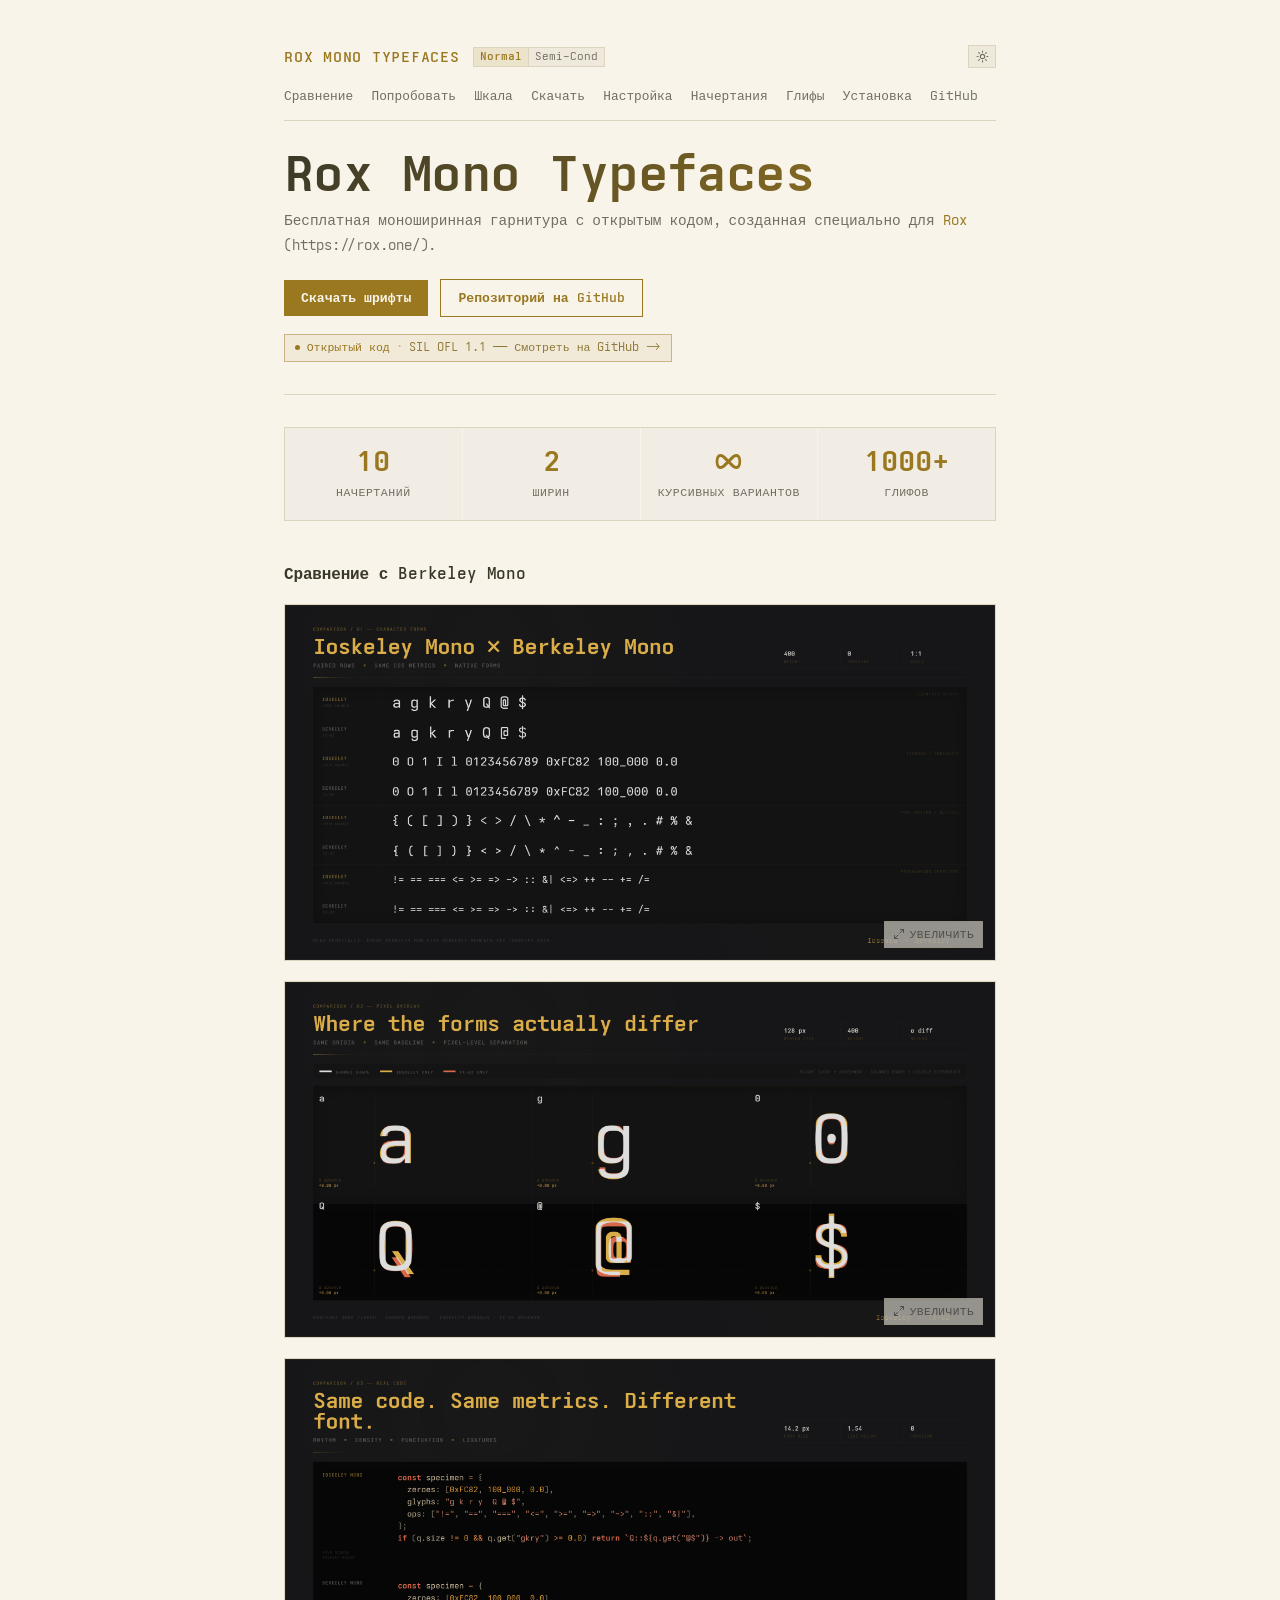
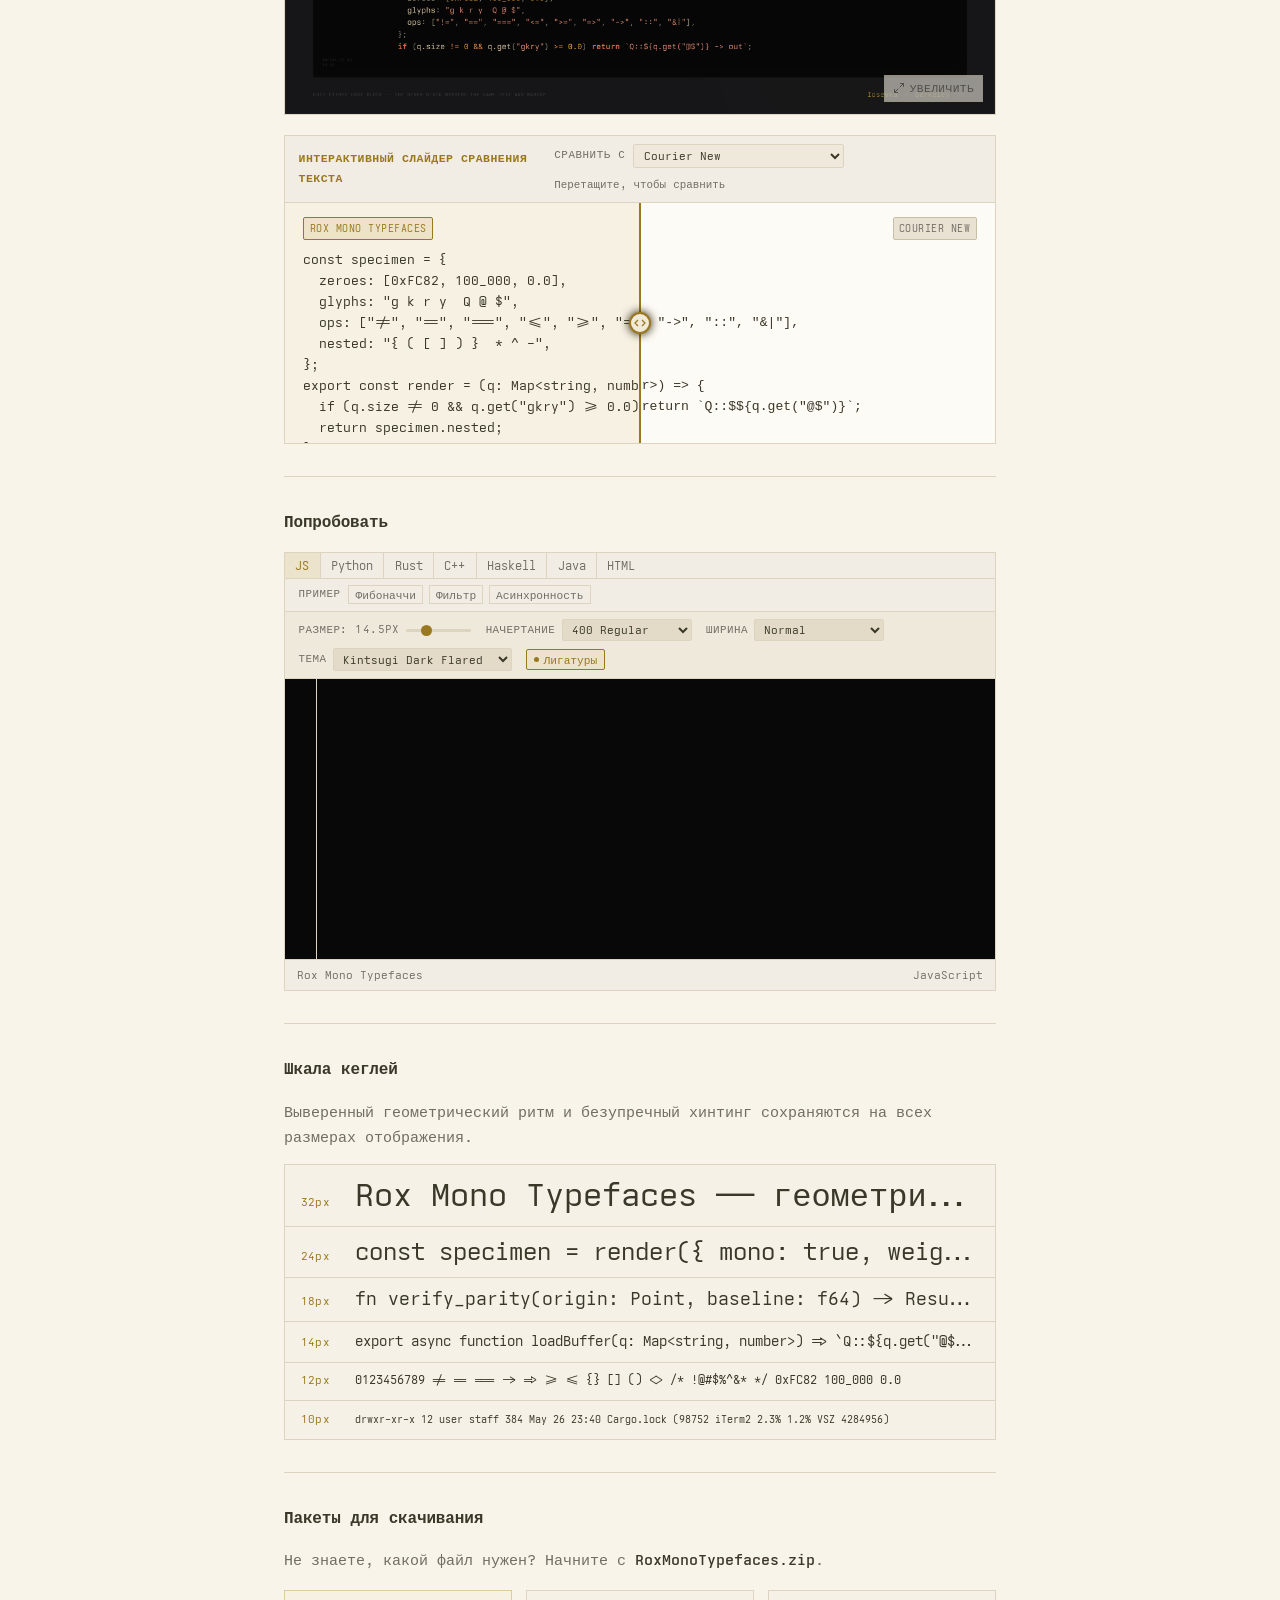
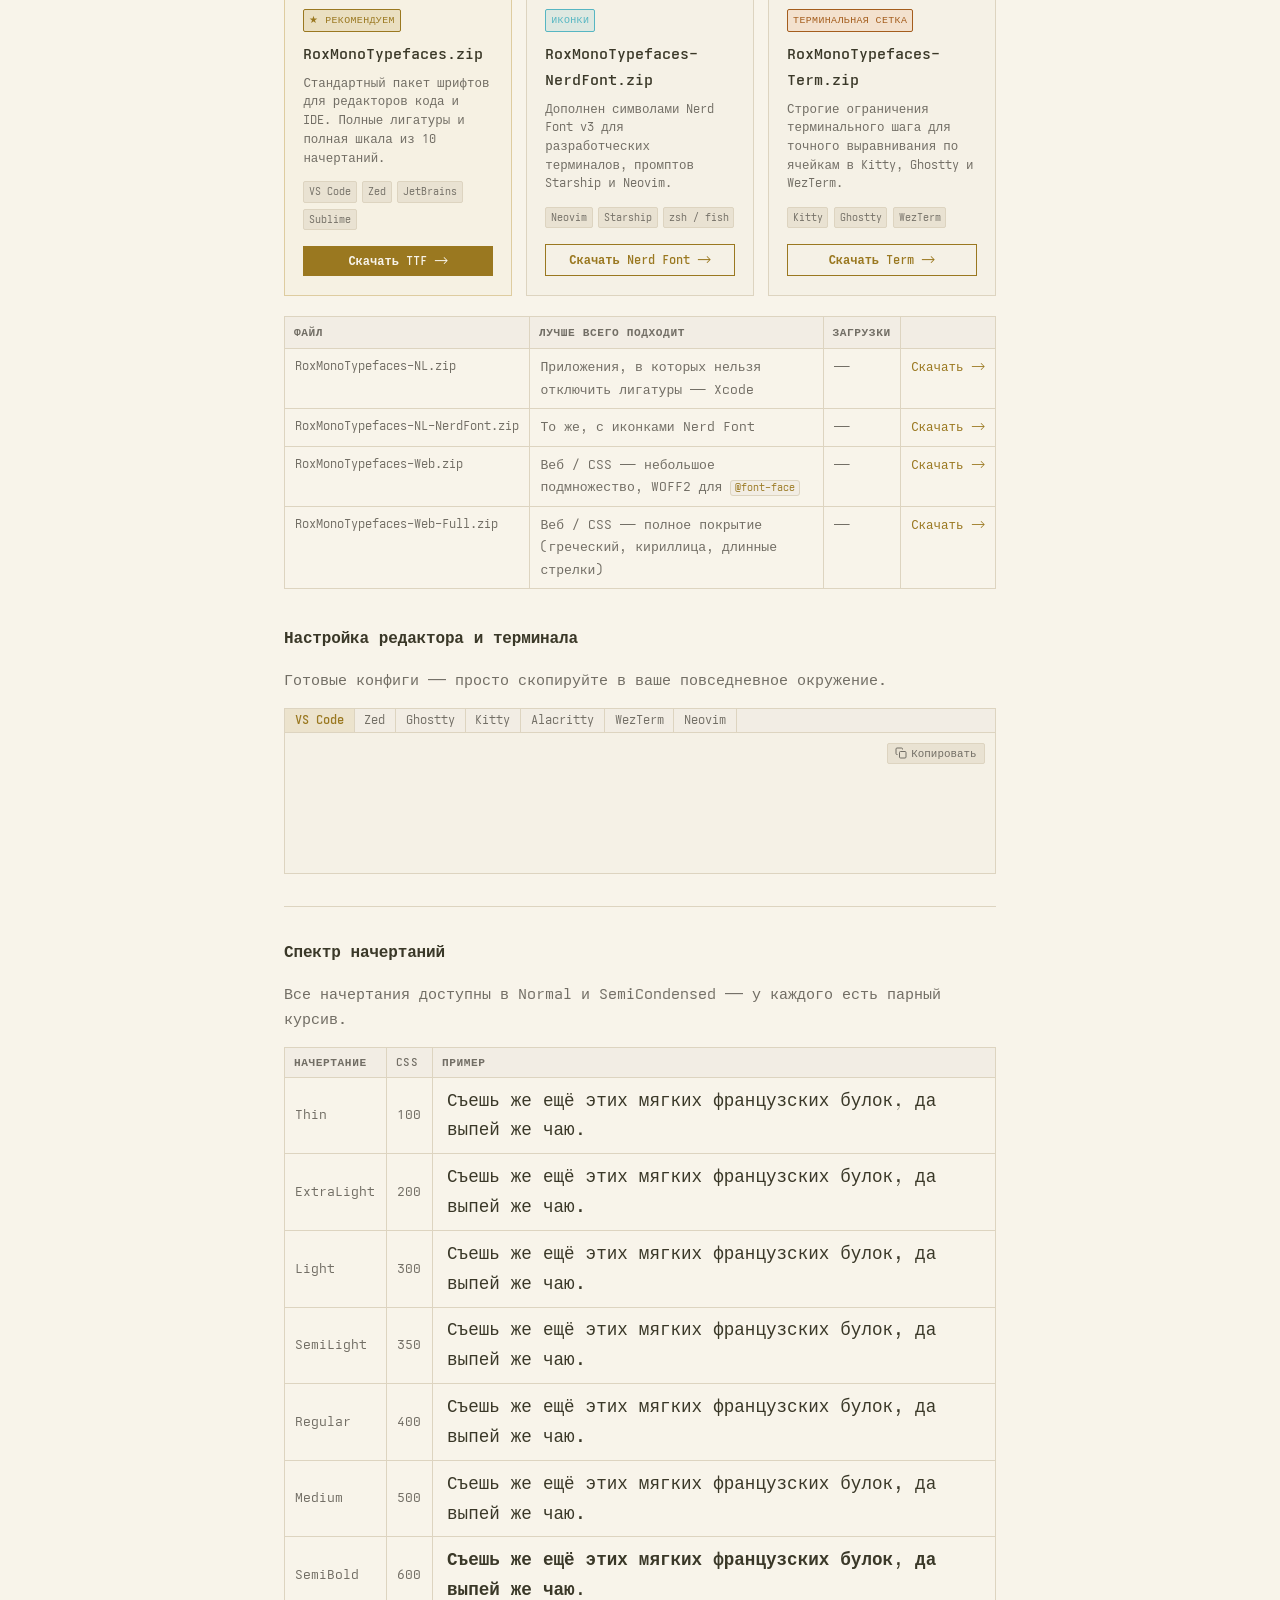
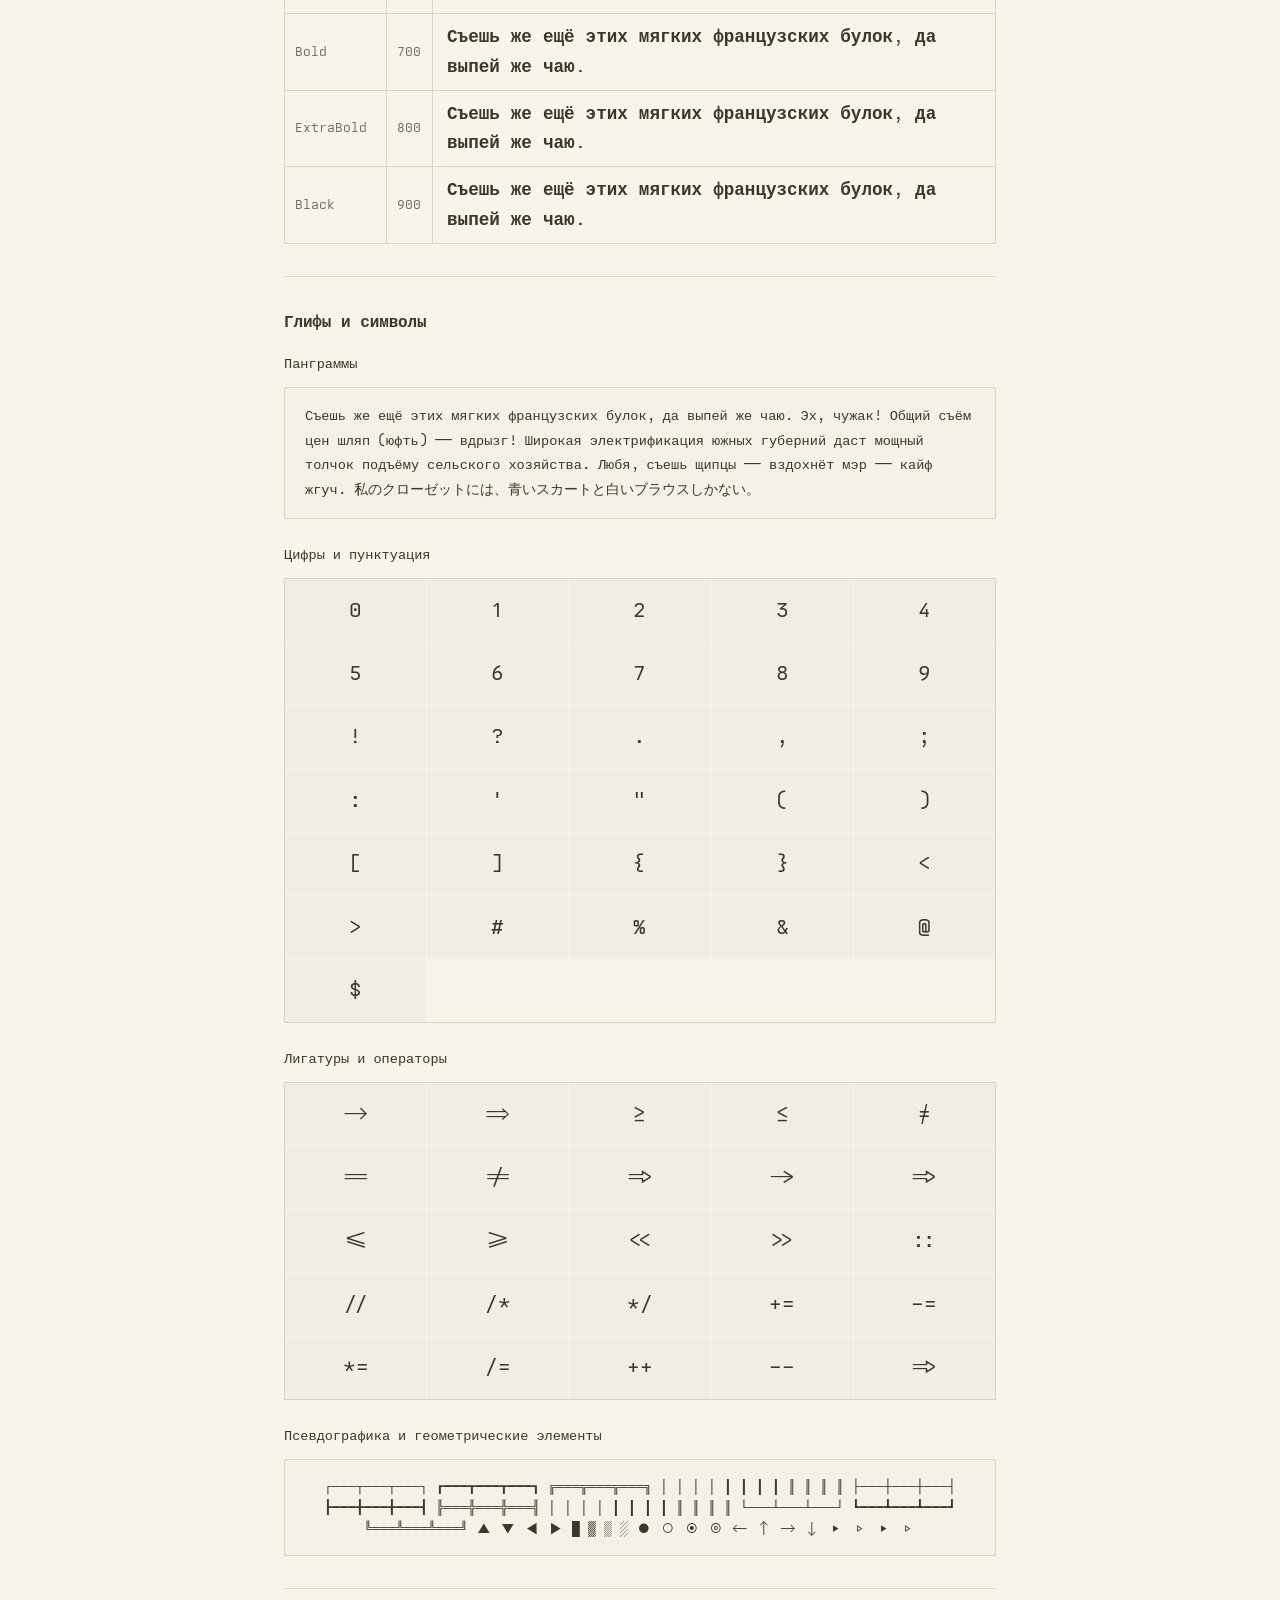
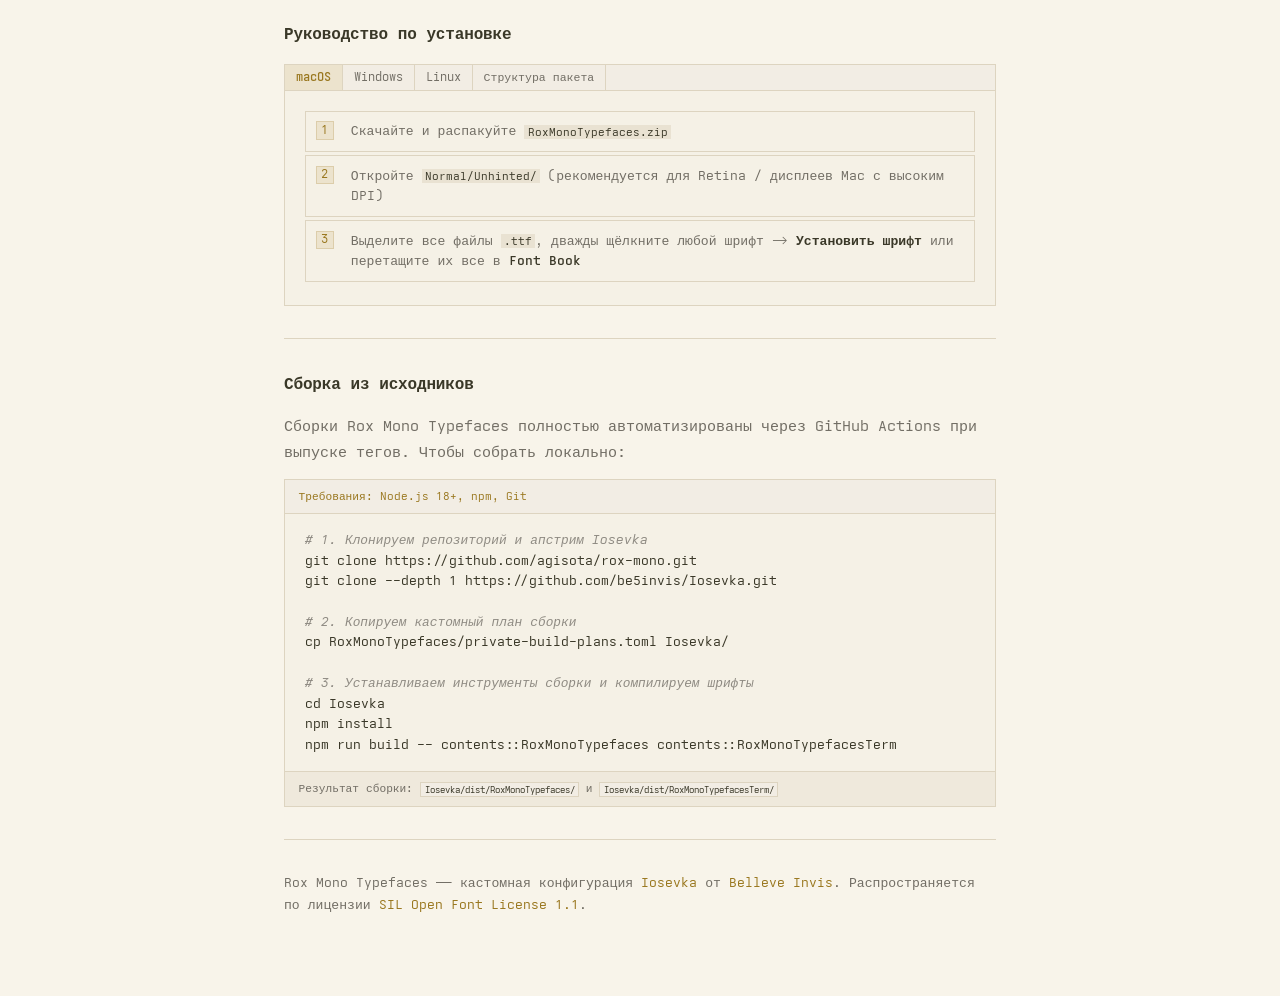
==== commit a51981f6: "docs(i18n): сайт на русский, новый теглайн про Rox Теглайн: «Бесплатная моноширинная гарнитура с отк" ====
--- a/docs/index.html
+++ b/docs/index.html
@@ -1,22 +1,22 @@
 <!DOCTYPE html>
-<html lang="en">
+<html lang="ru">
 <head>
   <meta charset="UTF-8">
   <meta name="viewport" content="width=device-width, initial-scale=1.0">
   <meta name="google-site-verification" content="D2xLgKAChfKbVjQlxidI2jr5HuREg-neBkuTSkYcwvA" />
-  <meta name="description" content="Rox Mono Typefaces — a free, open-source monospace font alternative to Berkeley Mono, built on Iosevka.">
+  <meta name="description" content="Rox Mono Typefaces — бесплатная моноширинная гарнитура с открытым кодом, альтернатива Berkeley Mono на основе Iosevka.">
   <meta name="author" content="agisota">
-  <title>Rox Mono Typefaces — Free Open Source Monospace Font</title>
-  <meta property="og:title" content="Rox Mono Typefaces — Free Open Source Monospace Font">
-  <meta property="og:description" content="A free, open-source monospace font alternative to Berkeley Mono, built on Iosevka.">
-  <meta property="og:url" content="https://agisota.github.io/rox-mono/">
+  <title>Rox Mono Typefaces — бесплатная моноширинная гарнитура с открытым кодом</title>
+  <meta property="og:title" content="Rox Mono Typefaces — бесплатная моноширинная гарнитура с открытым кодом">
+  <meta property="og:description" content="Бесплатная моноширинная гарнитура с открытым кодом, альтернатива Berkeley Mono на основе Iosevka.">
+  <meta property="og:url" content="https://font.rox.one/">
   <meta property="og:type" content="website">
   <meta property="og:image" content="imgs/SocialPreview.png">
   <meta name="twitter:card" content="summary_large_image">
-  <meta name="twitter:title" content="Rox Mono Typefaces — Free Open Source Monospace Font">
-  <meta name="twitter:description" content="A free, open-source alternative to Berkeley Mono, built on Iosevka.">
+  <meta name="twitter:title" content="Rox Mono Typefaces — бесплатная моноширинная гарнитура с открытым кодом">
+  <meta name="twitter:description" content="Бесплатная альтернатива Berkeley Mono с открытым кодом на основе Iosevka.">
   <meta name="twitter:image" content="imgs/SocialPreview.png">
-  <link rel="canonical" href="https://agisota.github.io/rox-mono/">
+  <link rel="canonical" href="https://font.rox.one/">
   <link rel="shortcut icon" href="imgs/SocialPreview.png" type="image/png">
   <link rel="stylesheet" href="css/main.css">
   <link rel="stylesheet" href="https://cdnjs.cloudflare.com/ajax/libs/prism/1.29.0/themes/prism.min.css" id="prism-theme">
@@ -41,46 +41,43 @@
       <div class="header-brand-wrap">
         <span class="site-name">Rox Mono Typefaces</span>
         <!-- Integrated Header Width Selector -->
-        <div class="header-width-ctrl" id="header-width-switcher" title="Select default font width for page">
+        <div class="header-width-ctrl" id="header-width-switcher" title="Выбор ширины шрифта по умолчанию для страницы">
           <button class="header-w-btn active" data-width="normal">Normal</button>
           <button class="header-w-btn" data-width="sc">Semi-Cond</button>
         </div>
-        <button class="theme-toggle" id="theme-toggle" type="button" title="Toggle light / dark" aria-label="Toggle light or dark theme">
+        <button class="theme-toggle" id="theme-toggle" type="button" title="Переключить светлую / тёмную тему" aria-label="Переключить светлую или тёмную тему">
           <svg class="icon-moon" width="13" height="13" viewBox="0 0 24 24" fill="none" stroke="currentColor" stroke-width="2" stroke-linecap="round" stroke-linejoin="round"><path d="M21 12.79A9 9 0 1 1 11.21 3 7 7 0 0 0 21 12.79z"></path></svg>
           <svg class="icon-sun" width="13" height="13" viewBox="0 0 24 24" fill="none" stroke="currentColor" stroke-width="2" stroke-linecap="round" stroke-linejoin="round"><circle cx="12" cy="12" r="4"></circle><path d="M12 2v2M12 20v2M4.9 4.9l1.4 1.4M17.7 17.7l1.4 1.4M2 12h2M20 12h2M6.3 17.7l-1.4 1.4M19.1 4.9l-1.4 1.4"></path></svg>
         </button>
       </div>
       <nav>
-        <a href="#comparison">Comparison</a>
-        <a href="#tryit">Try It</a>
-        <a href="#waterfall">Scale</a>
-        <a href="#download">Download</a>
-        <a href="#setup">Setup</a>
-        <a href="#weights">Weights</a>
-        <a href="#glyphs">Glyphs</a>
-        <a href="#install">Install</a>
+        <a href="#comparison">Сравнение</a>
+        <a href="#tryit">Попробовать</a>
+        <a href="#waterfall">Шкала</a>
+        <a href="#download">Скачать</a>
+        <a href="#setup">Настройка</a>
+        <a href="#weights">Начертания</a>
+        <a href="#glyphs">Глифы</a>
+        <a href="#install">Установка</a>
         <a href="https://github.com/agisota/rox-mono" target="_blank" rel="noopener">GitHub</a>
       </nav>
     </div>
 
     <h1 class="hero-title">Rox Mono Typefaces</h1>
     <p class="tagline">
-      A free, open-source monospace font crafted to match Berkeley Mono's aesthetic.
-      Built by configuring <a href="https://github.com/be5invis/Iosevka" target="_blank" rel="noopener">Iosevka</a>.
-      Two widths, ten weights, italic variants, and Nerd Font support.
-      <strong>Iosevka + Berkeley = Rox Mono Typefaces</strong>.
+      Бесплатная моноширинная гарнитура с открытым кодом, созданная специально для <a href="https://rox.one/" target="_blank" rel="noopener">Rox</a> (https://rox.one/).
     </p>
 
     <div class="header-actions">
-      <a href="#download" class="dl-btn">Download Fonts</a>
-      <a href="https://github.com/agisota/rox-mono" target="_blank" rel="noopener" class="dl-btn dl-btn--outline">GitHub Repository</a>
+      <a href="#download" class="dl-btn">Скачать шрифты</a>
+      <a href="https://github.com/agisota/rox-mono" target="_blank" rel="noopener" class="dl-btn dl-btn--outline">Репозиторий на GitHub</a>
     </div>
 
     <a href="https://github.com/agisota/rox-mono" target="_blank" rel="noopener" class="os-pill">
       <span class="os-dot"></span>
-      Open source
+      Открытый код
       <span class="os-pill-sep">·</span>
-      <span class="os-pill-sub">SIL OFL 1.1 — Browse on GitHub →</span>
+      <span class="os-pill-sub">SIL OFL 1.1 — Смотреть на GitHub →</span>
     </a>
   </header>
 
@@ -90,53 +87,53 @@
   <div class="stats-row">
     <div class="stat-card">
       <span class="stat-num">10</span>
-      <span class="stat-label">Weights</span>
+      <span class="stat-label">Начертаний</span>
     </div>
     <div class="stat-card">
       <span class="stat-num">2</span>
-      <span class="stat-label">Widths</span>
+      <span class="stat-label">Ширин</span>
     </div>
     <div class="stat-card">
       <span class="stat-num">&infin;</span>
-      <span class="stat-label">Italic Variants</span>
+      <span class="stat-label">Курсивных вариантов</span>
     </div>
     <div class="stat-card">
       <span class="stat-num">1000+</span>
-      <span class="stat-label">Glyphs</span>
+      <span class="stat-label">Глифов</span>
     </div>
   </div>
 
   <!-- Comparison -->
-  <h2 id="comparison">Comparison with Berkeley Mono</h2>
+  <h2 id="comparison">Сравнение с Berkeley Mono</h2>
   <div class="comp-gallery">
-    <div class="comp-card" data-title="01 — Character Forms: Rox Mono Typefaces × Berkeley Mono">
+    <div class="comp-card" data-title="01 — Формы знаков: Rox Mono Typefaces × Berkeley Mono">
       <img src="imgs/01-RoxMonoTypefaces-vs-Berkeley-Character-Forms.png"
            data-dark="imgs/01-RoxMonoTypefaces-vs-Berkeley-Character-Forms.png"
            data-light="imgs/01-RoxMonoTypefaces-vs-Berkeley-Character-Forms-Light.png"
-           alt="Rox Mono Typefaces vs Berkeley Mono — Character Forms" loading="lazy">
+           alt="Rox Mono Typefaces против Berkeley Mono — формы знаков" loading="lazy">
       <div class="comp-card-action">
         <svg width="12" height="12" viewBox="0 0 24 24" fill="none" stroke="currentColor" stroke-width="2" stroke-linecap="round" stroke-linejoin="round"><polyline points="15 3 21 3 21 9"></polyline><polyline points="9 21 3 21 3 15"></polyline><line x1="21" y1="3" x2="14" y2="10"></line><line x1="3" y1="21" x2="10" y2="14"></line></svg>
-        <span>Expand</span>
-      </div>
-    </div>
-    <div class="comp-card" data-title="02 — Pixel Overlay: Where the forms actually differ">
+        <span>Увеличить</span>
+      </div>
+    </div>
+    <div class="comp-card" data-title="02 — Попиксельное наложение: где формы действительно различаются">
       <img src="imgs/02-RoxMonoTypefaces-vs-Berkeley-Pixel-Overlay.png"
            data-dark="imgs/02-RoxMonoTypefaces-vs-Berkeley-Pixel-Overlay.png"
            data-light="imgs/02-RoxMonoTypefaces-vs-Berkeley-Pixel-Overlay-Light.png"
-           alt="Rox Mono Typefaces vs Berkeley Mono — Pixel Overlay" loading="lazy">
+           alt="Rox Mono Typefaces против Berkeley Mono — попиксельное наложение" loading="lazy">
       <div class="comp-card-action">
         <svg width="12" height="12" viewBox="0 0 24 24" fill="none" stroke="currentColor" stroke-width="2" stroke-linecap="round" stroke-linejoin="round"><polyline points="15 3 21 3 21 9"></polyline><polyline points="9 21 3 21 3 15"></polyline><line x1="21" y1="3" x2="14" y2="10"></line><line x1="3" y1="21" x2="10" y2="14"></line></svg>
-        <span>Expand</span>
-      </div>
-    </div>
-    <div class="comp-card" data-title="03 — Real Code: Same code. Same metrics. Different font.">
+        <span>Увеличить</span>
+      </div>
+    </div>
+    <div class="comp-card" data-title="03 — Реальный код: один и тот же код. Одни и те же метрики. Другой шрифт.">
       <img src="imgs/03-RoxMonoTypefaces-vs-Berkeley-Real-Code.png"
            data-dark="imgs/03-RoxMonoTypefaces-vs-Berkeley-Real-Code.png"
            data-light="imgs/03-RoxMonoTypefaces-vs-Berkeley-Real-Code-Light.png"
-           alt="Rox Mono Typefaces vs Berkeley Mono — Real Code" loading="lazy">
+           alt="Rox Mono Typefaces против Berkeley Mono — реальный код" loading="lazy">
       <div class="comp-card-action">
         <svg width="12" height="12" viewBox="0 0 24 24" fill="none" stroke="currentColor" stroke-width="2" stroke-linecap="round" stroke-linejoin="round"><polyline points="15 3 21 3 21 9"></polyline><polyline points="9 21 3 21 3 15"></polyline><line x1="21" y1="3" x2="14" y2="10"></line><line x1="3" y1="21" x2="10" y2="14"></line></svg>
-        <span>Expand</span>
+        <span>Увеличить</span>
       </div>
     </div>
   </div>
@@ -144,16 +141,16 @@
   <!-- Interactive Live Split Diff Slider -->
   <div class="split-diff-card">
     <div class="split-diff-header">
-      <span class="split-diff-title">Live Text Comparison Slider</span>
+      <span class="split-diff-title">Интерактивный слайдер сравнения текста</span>
       <div class="split-diff-controls">
-        <label for="split-font-sel">Compare against</label>
+        <label for="split-font-sel">Сравнить с</label>
         <select id="split-font-sel">
-          <optgroup label="On your system">
+          <optgroup label="В вашей системе">
             <option value="ui-monospace, 'Courier New', Courier, monospace" selected>Courier New</option>
             <option value="Consolas, 'Menlo', 'DejaVu Sans Mono', monospace">Consolas / Menlo</option>
-            <option value="monospace">System default</option>
+            <option value="monospace">Системный по умолчанию</option>
           </optgroup>
-          <optgroup label="Web fonts">
+          <optgroup label="Веб-шрифты">
             <option value="JetBrains Mono" data-webfont="JetBrains+Mono:wght@400;700">JetBrains Mono</option>
             <option value="Fira Code" data-webfont="Fira+Code:wght@400;700">Fira Code</option>
             <option value="IBM Plex Mono" data-webfont="IBM+Plex+Mono:wght@400;700">IBM Plex Mono</option>
@@ -161,7 +158,7 @@
             <option value="Space Mono" data-webfont="Space+Mono:wght@400;700">Space Mono</option>
           </optgroup>
         </select>
-        <span class="split-diff-hint">Drag to compare</span>
+        <span class="split-diff-hint">Перетащите, чтобы сравнить</span>
       </div>
     </div>
     <div class="split-diff-container" id="split-diff-container">
@@ -207,7 +204,7 @@
   <hr>
 
   <!-- Try It editor -->
-  <h2 id="tryit">Try It</h2>
+  <h2 id="tryit">Попробовать</h2>
   <div class="try-editor theme-kintsugi" id="try-editor-box">
     <div class="try-header">
       <div class="try-lang-wrap">
@@ -223,18 +220,18 @@
 
     <!-- Sample snippets for the selected language -->
     <div class="try-samples-bar">
-      <span class="try-samples-label">Sample</span>
+      <span class="try-samples-label">Пример</span>
       <div class="try-samples" id="try-samples"></div>
     </div>
 
     <!-- Playground Controls Bar -->
     <div class="try-controls-bar">
       <div class="try-ctrl-group">
-        <label for="try-size-slider">Size: <span id="try-size-val">14.5px</span></label>
+        <label for="try-size-slider">Размер: <span id="try-size-val">14.5px</span></label>
         <input type="range" id="try-size-slider" min="11" max="24" step="0.5" value="14.5">
       </div>
       <div class="try-ctrl-group">
-        <label for="try-weight-sel">Weight</label>
+        <label for="try-weight-sel">Начертание</label>
         <select id="try-weight-sel">
           <option value="100">100 Thin</option>
           <option value="200">200 ExtraLight</option>
@@ -249,14 +246,14 @@
         </select>
       </div>
       <div class="try-ctrl-group">
-        <label for="try-width-sel">Width</label>
+        <label for="try-width-sel">Ширина</label>
         <select id="try-width-sel">
           <option value="normal" selected>Normal</option>
           <option value="sc">Semi-Condensed</option>
         </select>
       </div>
       <div class="try-ctrl-group">
-        <label for="try-theme-sel">Theme</label>
+        <label for="try-theme-sel">Тема</label>
         <select id="try-theme-sel">
           <option value="theme-kintsugi" selected>Kintsugi Dark Flared</option>
           <option value="theme-kintsugi-light">Kintsugi Light Flared</option>
@@ -274,8 +271,8 @@
         </select>
       </div>
       <div class="try-ctrl-group">
-        <button class="try-toggle-btn active" id="try-ligatures-btn" type="button" title="Toggle OpenType Ligatures">
-          <span class="dot-indicator"></span> Ligatures
+        <button class="try-toggle-btn active" id="try-ligatures-btn" type="button" title="Переключить лигатуры OpenType">
+          <span class="dot-indicator"></span> Лигатуры
         </button>
       </div>
     </div>
@@ -286,7 +283,7 @@
         <pre class="try-highlight" aria-hidden="true"><code class="language-js" id="try-highlight"></code></pre>
         <textarea class="try-input" id="try-input" spellcheck="false" autocomplete="off"
                   autocapitalize="off" autocorrect="off" wrap="off"
-                  aria-label="Editable code specimen"></textarea>
+                  aria-label="Редактируемый образец кода"></textarea>
       </div>
     </div>
     <div class="try-status">
@@ -298,12 +295,12 @@
   <hr>
 
   <!-- Optical Size Waterfall -->
-  <h2 id="waterfall">Optical Size Waterfall</h2>
-  <p>Engineered geometric rhythm and uncompromised hinting preserved across all display scales.</p>
+  <h2 id="waterfall">Шкала кеглей</h2>
+  <p>Выверенный геометрический ритм и безупречный хинтинг сохраняются на всех размерах отображения.</p>
   <div class="waterfall-box">
     <div class="waterfall-row" style="--fz: 32px;">
       <span class="waterfall-meta">32px</span>
-      <span class="waterfall-text">Rox Mono Typefaces — geometric monospace</span>
+      <span class="waterfall-text">Rox Mono Typefaces — геометрический моноширинный шрифт</span>
     </div>
     <div class="waterfall-row" style="--fz: 24px;">
       <span class="waterfall-meta">24px</span>
@@ -330,86 +327,86 @@
   <hr>
 
   <!-- Download -->
-  <h2 id="download">Download Packages</h2>
-  <p>Not sure which file? Start with <strong>RoxMonoTypefaces.zip</strong>.</p>
+  <h2 id="download">Пакеты для скачивания</h2>
+  <p>Не знаете, какой файл нужен? Начните с <strong>RoxMonoTypefaces.zip</strong>.</p>
 
   <!-- Highlight Cards Grid -->
   <div class="dl-cards-grid">
     <div class="dl-card dl-card--featured">
-      <div class="dl-card-badge">★ Recommended</div>
+      <div class="dl-card-badge">★ Рекомендуем</div>
       <h3 class="dl-card-title">RoxMonoTypefaces.zip</h3>
-      <p class="dl-card-desc">Standard font package for code editors &amp; IDEs. Full ligatures and full 10-weight axis.</p>
+      <p class="dl-card-desc">Стандартный пакет шрифтов для редакторов кода и IDE. Полные лигатуры и полная шкала из 10 начертаний.</p>
       <div class="dl-card-tags">
         <span class="dl-tag">VS Code</span>
         <span class="dl-tag">Zed</span>
         <span class="dl-tag">JetBrains</span>
         <span class="dl-tag">Sublime</span>
       </div>
-      <a href="https://github.com/agisota/rox-mono/releases/download/v2.1.0/RoxMonoTypefaces.zip" target="_blank" rel="noopener" class="dl-btn dl-card-btn">Download TTF →</a>
+      <a href="https://github.com/agisota/rox-mono/releases/download/v2.1.0/RoxMonoTypefaces.zip" target="_blank" rel="noopener" class="dl-btn dl-card-btn">Скачать TTF →</a>
     </div>
 
     <div class="dl-card">
-      <div class="dl-card-badge dl-card-badge--cyan">Icons</div>
+      <div class="dl-card-badge dl-card-badge--cyan">Иконки</div>
       <h3 class="dl-card-title">RoxMonoTypefaces-NerdFont.zip</h3>
-      <p class="dl-card-desc">Patched with Nerd Font v3 symbols for developer shells, Starship prompts, and Neovim.</p>
+      <p class="dl-card-desc">Дополнен символами Nerd Font v3 для разработческих терминалов, промптов Starship и Neovim.</p>
       <div class="dl-card-tags">
         <span class="dl-tag">Neovim</span>
         <span class="dl-tag">Starship</span>
         <span class="dl-tag">zsh / fish</span>
       </div>
-      <a href="https://github.com/agisota/rox-mono/releases/download/v2.1.0/RoxMonoTypefaces-NerdFont.zip" target="_blank" rel="noopener" class="dl-btn dl-btn--outline dl-card-btn">Download Nerd Font →</a>
+      <a href="https://github.com/agisota/rox-mono/releases/download/v2.1.0/RoxMonoTypefaces-NerdFont.zip" target="_blank" rel="noopener" class="dl-btn dl-btn--outline dl-card-btn">Скачать Nerd Font →</a>
     </div>
 
     <div class="dl-card">
-      <div class="dl-card-badge dl-card-badge--orange">Terminal Grid</div>
+      <div class="dl-card-badge dl-card-badge--orange">Терминальная сетка</div>
       <h3 class="dl-card-title">RoxMonoTypefaces-Term.zip</h3>
-      <p class="dl-card-desc">Strict terminal spacing constraints for strict cell alignment in Kitty, Ghostty, and WezTerm.</p>
+      <p class="dl-card-desc">Строгие ограничения терминального шага для точного выравнивания по ячейкам в Kitty, Ghostty и WezTerm.</p>
       <div class="dl-card-tags">
         <span class="dl-tag">Kitty</span>
         <span class="dl-tag">Ghostty</span>
         <span class="dl-tag">WezTerm</span>
       </div>
-      <a href="https://github.com/agisota/rox-mono/releases/download/v2.1.0/RoxMonoTypefaces-Term.zip" target="_blank" rel="noopener" class="dl-btn dl-btn--outline dl-card-btn">Download Term →</a>
+      <a href="https://github.com/agisota/rox-mono/releases/download/v2.1.0/RoxMonoTypefaces-Term.zip" target="_blank" rel="noopener" class="dl-btn dl-btn--outline dl-card-btn">Скачать Term →</a>
     </div>
   </div>
 
   <!-- Full Table -->
   <table class="dl-table" style="margin-top: 1.25rem;">
     <thead>
-      <tr><th>File</th><th>Best for</th><th style="text-align:center">Downloads</th><th></th></tr>
+      <tr><th>Файл</th><th>Лучше всего подходит</th><th style="text-align:center">Загрузки</th><th></th></tr>
     </thead>
     <tbody>
       <tr>
         <td>RoxMonoTypefaces-NL.zip</td>
-        <td>Apps that can't disable ligatures — Xcode</td>
+        <td>Приложения, в которых нельзя отключить лигатуры — Xcode</td>
         <td class="dl-cell" data-zip="RoxMonoTypefaces-NL.zip"><span class="dl-num">—</span><span class="dl-fill"></span></td>
-        <td><a href="https://github.com/agisota/rox-mono/releases/download/v2.1.0/RoxMonoTypefaces-NL.zip" target="_blank" rel="noopener">Download →</a></td>
+        <td><a href="https://github.com/agisota/rox-mono/releases/download/v2.1.0/RoxMonoTypefaces-NL.zip" target="_blank" rel="noopener">Скачать →</a></td>
       </tr>
       <tr>
         <td>RoxMonoTypefaces-NL-NerdFont.zip</td>
-        <td>Same, with Nerd Font icons</td>
+        <td>То же, с иконками Nerd Font</td>
         <td class="dl-cell" data-zip="RoxMonoTypefaces-NL-NerdFont.zip"><span class="dl-num">—</span><span class="dl-fill"></span></td>
-        <td><a href="https://github.com/agisota/rox-mono/releases/download/v2.1.0/RoxMonoTypefaces-NL-NerdFont.zip" target="_blank" rel="noopener">Download →</a></td>
+        <td><a href="https://github.com/agisota/rox-mono/releases/download/v2.1.0/RoxMonoTypefaces-NL-NerdFont.zip" target="_blank" rel="noopener">Скачать →</a></td>
       </tr>
       <tr>
         <td>RoxMonoTypefaces-Web.zip</td>
-        <td>Web / CSS — small subset, WOFF2 for <kbd>@font-face</kbd></td>
+        <td>Веб / CSS — небольшое подмножество, WOFF2 для <kbd>@font-face</kbd></td>
         <td class="dl-cell" data-zip="RoxMonoTypefaces-Web.zip"><span class="dl-num">—</span><span class="dl-fill"></span></td>
-        <td><a href="https://github.com/agisota/rox-mono/releases/download/v2.1.0/RoxMonoTypefaces-Web.zip" target="_blank" rel="noopener">Download →</a></td>
+        <td><a href="https://github.com/agisota/rox-mono/releases/download/v2.1.0/RoxMonoTypefaces-Web.zip" target="_blank" rel="noopener">Скачать →</a></td>
       </tr>
       <tr>
         <td>RoxMonoTypefaces-Web-Full.zip</td>
-        <td>Web / CSS — full coverage (Greek, Cyrillic, long arrows)</td>
+        <td>Веб / CSS — полное покрытие (греческий, кириллица, длинные стрелки)</td>
         <td class="dl-cell" data-zip="RoxMonoTypefaces-Web-Full.zip"><span class="dl-num">—</span><span class="dl-fill"></span></td>
-        <td><a href="https://github.com/agisota/rox-mono/releases/download/v2.1.0/RoxMonoTypefaces-Web-Full.zip" target="_blank" rel="noopener">Download →</a></td>
+        <td><a href="https://github.com/agisota/rox-mono/releases/download/v2.1.0/RoxMonoTypefaces-Web-Full.zip" target="_blank" rel="noopener">Скачать →</a></td>
       </tr>
     </tbody>
   </table>
 
   <!-- Editor & Terminal Quick Setup with Kintsugi Palette -->
   <div style="margin-top: 2.25rem;">
-    <h2 id="setup">Editor &amp; Terminal Setup</h2>
-    <p>Copy-paste ready configs for your daily environment.</p>
+    <h2 id="setup">Настройка редактора и терминала</h2>
+    <p>Готовые конфиги — просто скопируйте в ваше повседневное окружение.</p>
     <div class="config-tabs-box">
       <div class="config-tabs-nav">
         <button class="config-tab active" data-cfg="vscode">VS Code</button>
@@ -421,9 +418,9 @@
         <button class="config-tab" data-cfg="neovim">Neovim</button>
       </div>
       <div class="config-code-wrap">
-        <button class="copy-cfg-btn" id="copy-cfg-btn" type="button" title="Copy snippet to clipboard">
+        <button class="copy-cfg-btn" id="copy-cfg-btn" type="button" title="Скопировать фрагмент в буфер обмена">
           <svg width="12" height="12" viewBox="0 0 24 24" fill="none" stroke="currentColor" stroke-width="2"><rect x="9" y="9" width="13" height="13" rx="2" ry="2"></rect><path d="M5 15H4a2 2 0 0 1-2-2V4a2 2 0 0 1 2-2h9a2 2 0 0 1 2 2v1"></path></svg>
-          <span id="copy-cfg-text">Copy</span>
+          <span id="copy-cfg-text">Копировать</span>
         </button>
         <pre class="config-code" id="config-code"></pre>
       </div>
@@ -433,43 +430,42 @@
   <hr>
 
   <!-- Weights -->
-  <h2 id="weights">Weights Spectrum</h2>
-  <p>Every weight available in Normal and SemiCondensed — each with a matching italic.</p>
+  <h2 id="weights">Спектр начертаний</h2>
+  <p>Все начертания доступны в Normal и SemiCondensed — у каждого есть парный курсив.</p>
   <table class="wt-table">
-    <thead><tr><th>Weight</th><th>CSS</th><th>Sample</th></tr></thead>
+    <thead><tr><th>Начертание</th><th>CSS</th><th>Пример</th></tr></thead>
     <tbody>
-      <tr><td>Thin</td><td>100</td><td class="wt-demo" style="font-weight:100;">The quick brown fox</td></tr>
-      <tr><td>ExtraLight</td><td>200</td><td class="wt-demo" style="font-weight:200;">The quick brown fox</td></tr>
-      <tr><td>Light</td><td>300</td><td class="wt-demo" style="font-weight:300;">The quick brown fox</td></tr>
-      <tr><td>SemiLight</td><td>350</td><td class="wt-demo" style="font-weight:350;">The quick brown fox</td></tr>
-      <tr><td>Regular</td><td>400</td><td class="wt-demo" style="font-weight:400;">The quick brown fox</td></tr>
-      <tr><td>Medium</td><td>500</td><td class="wt-demo" style="font-weight:500;">The quick brown fox</td></tr>
-      <tr><td>SemiBold</td><td>600</td><td class="wt-demo" style="font-weight:600;">The quick brown fox</td></tr>
-      <tr><td>Bold</td><td>700</td><td class="wt-demo" style="font-weight:700;">The quick brown fox</td></tr>
-      <tr><td>ExtraBold</td><td>800</td><td class="wt-demo" style="font-weight:800;">The quick brown fox</td></tr>
-      <tr><td>Black</td><td>900</td><td class="wt-demo" style="font-weight:900;">The quick brown fox</td></tr>
+      <tr><td>Thin</td><td>100</td><td class="wt-demo" style="font-weight:100;">Съешь же ещё этих мягких французских булок, да выпей же чаю.</td></tr>
+      <tr><td>ExtraLight</td><td>200</td><td class="wt-demo" style="font-weight:200;">Съешь же ещё этих мягких французских булок, да выпей же чаю.</td></tr>
+      <tr><td>Light</td><td>300</td><td class="wt-demo" style="font-weight:300;">Съешь же ещё этих мягких французских булок, да выпей же чаю.</td></tr>
+      <tr><td>SemiLight</td><td>350</td><td class="wt-demo" style="font-weight:350;">Съешь же ещё этих мягких французских булок, да выпей же чаю.</td></tr>
+      <tr><td>Regular</td><td>400</td><td class="wt-demo" style="font-weight:400;">Съешь же ещё этих мягких французских булок, да выпей же чаю.</td></tr>
+      <tr><td>Medium</td><td>500</td><td class="wt-demo" style="font-weight:500;">Съешь же ещё этих мягких французских булок, да выпей же чаю.</td></tr>
+      <tr><td>SemiBold</td><td>600</td><td class="wt-demo" style="font-weight:600;">Съешь же ещё этих мягких французских булок, да выпей же чаю.</td></tr>
+      <tr><td>Bold</td><td>700</td><td class="wt-demo" style="font-weight:700;">Съешь же ещё этих мягких французских булок, да выпей же чаю.</td></tr>
+      <tr><td>ExtraBold</td><td>800</td><td class="wt-demo" style="font-weight:800;">Съешь же ещё этих мягких французских булок, да выпей же чаю.</td></tr>
+      <tr><td>Black</td><td>900</td><td class="wt-demo" style="font-weight:900;">Съешь же ещё этих мягких французских булок, да выпей же чаю.</td></tr>
     </tbody>
   </table>
 
   <hr>
 
   <!-- Glyphs -->
-  <h2 id="glyphs">Glyphs &amp; Symbols</h2>
+  <h2 id="glyphs">Глифы и символы</h2>
 
   <div class="glyph-section">
-    <h3>Pangrams</h3>
+    <h3>Панграммы</h3>
     <div class="preview-box" style="font-size:0.85rem;line-height:1.8;">
-The quick brown fox jumps over the lazy dog.
-The five boxing wizards jump quickly.
-Pack my box with five dozen liquor jugs.
-Sphinx of black quartz, judge my vow.
-How vexingly quick daft zebras jump!
+Съешь же ещё этих мягких французских булок, да выпей же чаю.
+Эх, чужак! Общий съём цен шляп (юфть) — вдрызг!
+Широкая электрификация южных губерний даст мощный толчок подъёму сельского хозяйства.
+Любя, съешь щипцы — вздохнёт мэр — кайф жгуч.
 私のクローゼットには、青いスカートと白いブラウスしかない。
     </div>
   </div>
 
   <div class="glyph-section">
-    <h3>Numerals &amp; Punctuation</h3>
+    <h3>Цифры и пунктуация</h3>
     <div class="glyph-grid">
       <span class="glyph-cell">0</span><span class="glyph-cell">1</span><span class="glyph-cell">2</span><span class="glyph-cell">3</span><span class="glyph-cell">4</span>
       <span class="glyph-cell">5</span><span class="glyph-cell">6</span><span class="glyph-cell">7</span><span class="glyph-cell">8</span><span class="glyph-cell">9</span>
@@ -481,7 +477,7 @@
   </div>
 
   <div class="glyph-section">
-    <h3>Ligatures &amp; Operators</h3>
+    <h3>Лигатуры и операторы</h3>
     <div class="glyph-grid">
       <span class="glyph-cell">→</span><span class="glyph-cell">⇒</span><span class="glyph-cell">≥</span><span class="glyph-cell">≤</span><span class="glyph-cell">≠</span>
       <span class="glyph-cell">==</span><span class="glyph-cell">!=</span><span class="glyph-cell">=&gt;</span><span class="glyph-cell">-&gt;</span><span class="glyph-cell">=&gt;</span>
@@ -492,7 +488,7 @@
   </div>
 
   <div class="glyph-section">
-    <h3>Box Drawing &amp; Geometric Elements</h3>
+    <h3>Псевдографика и геометрические элементы</h3>
     <div class="preview-box" style="font-size:0.82rem;text-align:center;">
 ┌───┬───┬───┐   ┏━━━┳━━━┳━━━┓   ╔═══╦═══╦═══╗
 │   │   │   │   ┃   ┃   ┃   ┃   ║   ║   ║   ║
@@ -506,36 +502,36 @@
   <hr>
 
   <!-- Interactive Installation -->
-  <h2 id="install">Installation Guide</h2>
+  <h2 id="install">Руководство по установке</h2>
   <div class="install-tabs-box">
     <div class="install-tabs-nav">
       <button class="install-tab active" data-os="macos">macOS</button>
       <button class="install-tab" data-os="windows">Windows</button>
       <button class="install-tab" data-os="linux">Linux</button>
-      <button class="install-tab" data-os="package-guide">Package Structure</button>
+      <button class="install-tab" data-os="package-guide">Структура пакета</button>
     </div>
     <div class="install-tab-content active" data-os-content="macos">
       <ol class="install-steps">
-        <li>Download and unzip <code>RoxMonoTypefaces.zip</code></li>
-        <li>Open <code>Normal/Unhinted/</code> (recommended for Retina / high-DPI Mac displays)</li>
-        <li>Select all <code>.ttf</code> files, double-click any font &rarr; <strong>Install Font</strong>, or drag them all into <strong>Font Book</strong></li>
+        <li>Скачайте и распакуйте <code>RoxMonoTypefaces.zip</code></li>
+        <li>Откройте <code>Normal/Unhinted/</code> (рекомендуется для Retina / дисплеев Mac с высоким DPI)</li>
+        <li>Выделите все файлы <code>.ttf</code>, дважды щёлкните любой шрифт &rarr; <strong>Установить шрифт</strong> или перетащите их все в <strong>Font Book</strong></li>
       </ol>
     </div>
     <div class="install-tab-content" data-os-content="windows">
       <ol class="install-steps">
-        <li>Download and unzip <code>RoxMonoTypefaces.zip</code></li>
-        <li>Open <code>Normal/Hinted/</code> (optimized for Windows ClearType / standard-DPI displays)</li>
-        <li>Select all <code>.ttf</code> files &rarr; Right-click &rarr; <strong>Install for all users</strong></li>
+        <li>Скачайте и распакуйте <code>RoxMonoTypefaces.zip</code></li>
+        <li>Откройте <code>Normal/Hinted/</code> (оптимизировано для Windows ClearType / дисплеев со стандартным DPI)</li>
+        <li>Выделите все файлы <code>.ttf</code> &rarr; щёлкните правой кнопкой &rarr; <strong>Установить для всех пользователей</strong></li>
       </ol>
     </div>
     <div class="install-tab-content" data-os-content="linux">
       <ol class="install-steps">
-        <li>Download and extract your chosen zip file</li>
-        <li>Copy font files to user font directory:
+        <li>Скачайте и распакуйте выбранный zip-архив</li>
+        <li>Скопируйте файлы шрифтов в пользовательский каталог шрифтов:
           <pre class="inline-code-box"><code>mkdir -p ~/.local/share/fonts/RoxMonoTypefaces
 cp Normal/Unhinted/*.ttf ~/.local/share/fonts/RoxMonoTypefaces/</code></pre>
         </li>
-        <li>Refresh font cache:
+        <li>Обновите кэш шрифтов:
           <pre class="inline-code-box"><code>fc-cache -fv</code></pre>
         </li>
       </ol>
@@ -543,38 +539,38 @@
     <div class="install-tab-content" data-os-content="package-guide">
       <div class="preview-box" style="font-family:var(--m);font-size:0.78rem;line-height:1.6;">
 Normal/
-  Hinted/     ← ClearType / standard-DPI screens (Windows)
-  Unhinted/   ← High-DPI / Retina screens (macOS, Linux HiDPI)
+  Hinted/     ← ClearType / экраны со стандартным DPI (Windows)
+  Unhinted/   ← экраны с высоким DPI / Retina (macOS, Linux HiDPI)
 SemiCondensed/
   Hinted/
   Unhinted/
       </div>
-      <p style="margin-top:0.5rem;font-size:0.8rem;">Every package includes all widths and hinted/unhinted variants. Installing all files in your chosen folder exposes the complete 10-weight axis automatically.</p>
+      <p style="margin-top:0.5rem;font-size:0.8rem;">Каждый пакет содержит все ширины и варианты hinted/unhinted. Установка всех файлов из выбранной папки автоматически раскрывает полную шкалу из 10 начертаний.</p>
     </div>
   </div>
 
   <hr>
 
   <!-- Enhanced Build from Source -->
-  <h2 id="build">Build from Source</h2>
-  <p>Rox Mono Typefaces builds are fully automated via GitHub Actions on tagged releases. To compile locally:</p>
+  <h2 id="build">Сборка из исходников</h2>
+  <p>Сборки Rox Mono Typefaces полностью автоматизированы через GitHub Actions при выпуске тегов. Чтобы собрать локально:</p>
   <div class="build-card">
     <div class="build-header">
-      <span>Prerequisites: Node.js 18+, npm, Git</span>
-    </div>
-    <pre class="build-code"><code><span class="tok-comment"># 1. Clone repository and upstream Iosevka</span>
+      <span>Требования: Node.js 18+, npm, Git</span>
+    </div>
+    <pre class="build-code"><code><span class="tok-comment"># 1. Клонируем репозиторий и апстрим Iosevka</span>
 git clone https://github.com/agisota/rox-mono.git
 git clone --depth 1 https://github.com/be5invis/Iosevka.git
 
-<span class="tok-comment"># 2. Copy the customized build plan</span>
+<span class="tok-comment"># 2. Копируем кастомный план сборки</span>
 cp RoxMonoTypefaces/private-build-plans.toml Iosevka/
 
-<span class="tok-comment"># 3. Install build tools and compile fonts</span>
+<span class="tok-comment"># 3. Устанавливаем инструменты сборки и компилируем шрифты</span>
 cd Iosevka
 npm install
 npm run build -- contents::RoxMonoTypefaces contents::RoxMonoTypefacesTerm</code></pre>
     <div class="build-footer">
-      <span>Output binaries: <code>Iosevka/dist/RoxMonoTypefaces/</code> and <code>Iosevka/dist/RoxMonoTypefacesTerm/</code></span>
+      <span>Результат сборки: <code>Iosevka/dist/RoxMonoTypefaces/</code> и <code>Iosevka/dist/RoxMonoTypefacesTerm/</code></span>
     </div>
   </div>
 
@@ -582,9 +578,9 @@
 
   <footer>
     <p>
-      Rox Mono Typefaces is a custom configuration of <a href="https://github.com/be5invis/Iosevka" target="_blank" rel="noopener">Iosevka</a>
-      by <a href="https://github.com/be5invis" target="_blank" rel="noopener">Belleve Invis</a>.
-      Licensed under the <a href="LICENSE" target="_blank" rel="noopener">SIL Open Font License 1.1</a>.
+      Rox Mono Typefaces — кастомная конфигурация <a href="https://github.com/be5invis/Iosevka" target="_blank" rel="noopener">Iosevka</a>
+      от <a href="https://github.com/be5invis" target="_blank" rel="noopener">Belleve Invis</a>.
+      Распространяется по лицензии <a href="LICENSE" target="_blank" rel="noopener">SIL Open Font License 1.1</a>.
     </p>
   </footer>
 
@@ -595,34 +591,34 @@
   <div class="lightbox-backdrop" id="lightbox-backdrop"></div>
   <div class="lightbox-container">
     <div class="lightbox-bar">
-      <span class="lightbox-title" id="lightbox-title">Comparison Specimen</span>
+      <span class="lightbox-title" id="lightbox-title">Образец сравнения</span>
       <div class="lightbox-controls">
-        <button class="lightbox-btn" id="lightbox-zoom" type="button" title="Toggle 1:1 Pixel Zoom (Z)">
+        <button class="lightbox-btn" id="lightbox-zoom" type="button" title="Переключить попиксельный масштаб 1:1 (Z)">
           <svg class="lightbox-btn-icon" width="13" height="13" viewBox="0 0 24 24" fill="none" stroke="currentColor" stroke-width="2" stroke-linecap="round" stroke-linejoin="round"><circle cx="11" cy="11" r="8"></circle><line x1="21" y1="21" x2="16.65" y2="16.65"></line><line x1="11" y1="8" x2="11" y2="14"></line><line x1="8" y1="11" x2="14" y2="11"></line></svg>
-          <span id="lightbox-zoom-label">1:1 Zoom</span>
+          <span id="lightbox-zoom-label">Масштаб 1:1</span>
         </button>
-        <a class="lightbox-btn" id="lightbox-raw" href="#" target="_blank" rel="noopener" title="Open Original in New Tab">
+        <a class="lightbox-btn" id="lightbox-raw" href="#" target="_blank" rel="noopener" title="Открыть оригинал в новой вкладке">
           <svg class="lightbox-btn-icon" width="13" height="13" viewBox="0 0 24 24" fill="none" stroke="currentColor" stroke-width="2" stroke-linecap="round" stroke-linejoin="round"><path d="M18 13v6a2 2 0 0 1-2 2H5a2 2 0 0 1-2-2V8a2 2 0 0 1 2-2h6"></path><polyline points="15 3 21 3 21 9"></polyline><line x1="10" y1="14" x2="21" y2="3"></line></svg>
-          <span>Original</span>
+          <span>Оригинал</span>
         </a>
-        <button class="lightbox-btn lightbox-btn--close" id="lightbox-close" type="button" title="Close (Esc)" aria-label="Close">
+        <button class="lightbox-btn lightbox-btn--close" id="lightbox-close" type="button" title="Закрыть (Esc)" aria-label="Закрыть">
           <svg width="13" height="13" viewBox="0 0 24 24" fill="none" stroke="currentColor" stroke-width="2" stroke-linecap="round" stroke-linejoin="round"><line x1="18" y1="6" x2="6" y2="18"></line><line x1="6" y1="6" x2="18" y2="18"></line></svg>
         </button>
       </div>
     </div>
     <div class="lightbox-stage" id="lightbox-stage">
-      <button class="lightbox-arrow lightbox-arrow--prev" id="lightbox-prev" type="button" aria-label="Previous image">
+      <button class="lightbox-arrow lightbox-arrow--prev" id="lightbox-prev" type="button" aria-label="Предыдущее изображение">
         <svg width="18" height="18" viewBox="0 0 24 24" fill="none" stroke="currentColor" stroke-width="2" stroke-linecap="round" stroke-linejoin="round"><polyline points="15 18 9 12 15 6"></polyline></svg>
       </button>
       <div class="lightbox-viewport" id="lightbox-viewport">
         <img src="" alt="" id="lightbox-img" class="lightbox-img">
       </div>
-      <button class="lightbox-arrow lightbox-arrow--next" id="lightbox-next" type="button" aria-label="Next image">
+      <button class="lightbox-arrow lightbox-arrow--next" id="lightbox-next" type="button" aria-label="Следующее изображение">
         <svg width="18" height="18" viewBox="0 0 24 24" fill="none" stroke="currentColor" stroke-width="2" stroke-linecap="round" stroke-linejoin="round"><polyline points="9 18 15 12 9 6"></polyline></svg>
       </button>
     </div>
     <div class="lightbox-footer">
-      <span>Click image or press <kbd>Z</kbd> to toggle 1:1 pixel view &middot; <kbd>&larr;</kbd> / <kbd>&rarr;</kbd> to navigate &middot; <kbd>Esc</kbd> to exit</span>
+      <span>Щёлкните по изображению или нажмите <kbd>Z</kbd>, чтобы переключить попиксельный вид 1:1 &middot; <kbd>&larr;</kbd> / <kbd>&rarr;</kbd> — навигация &middot; <kbd>Esc</kbd> — выход</span>
     </div>
   </div>
 </div>
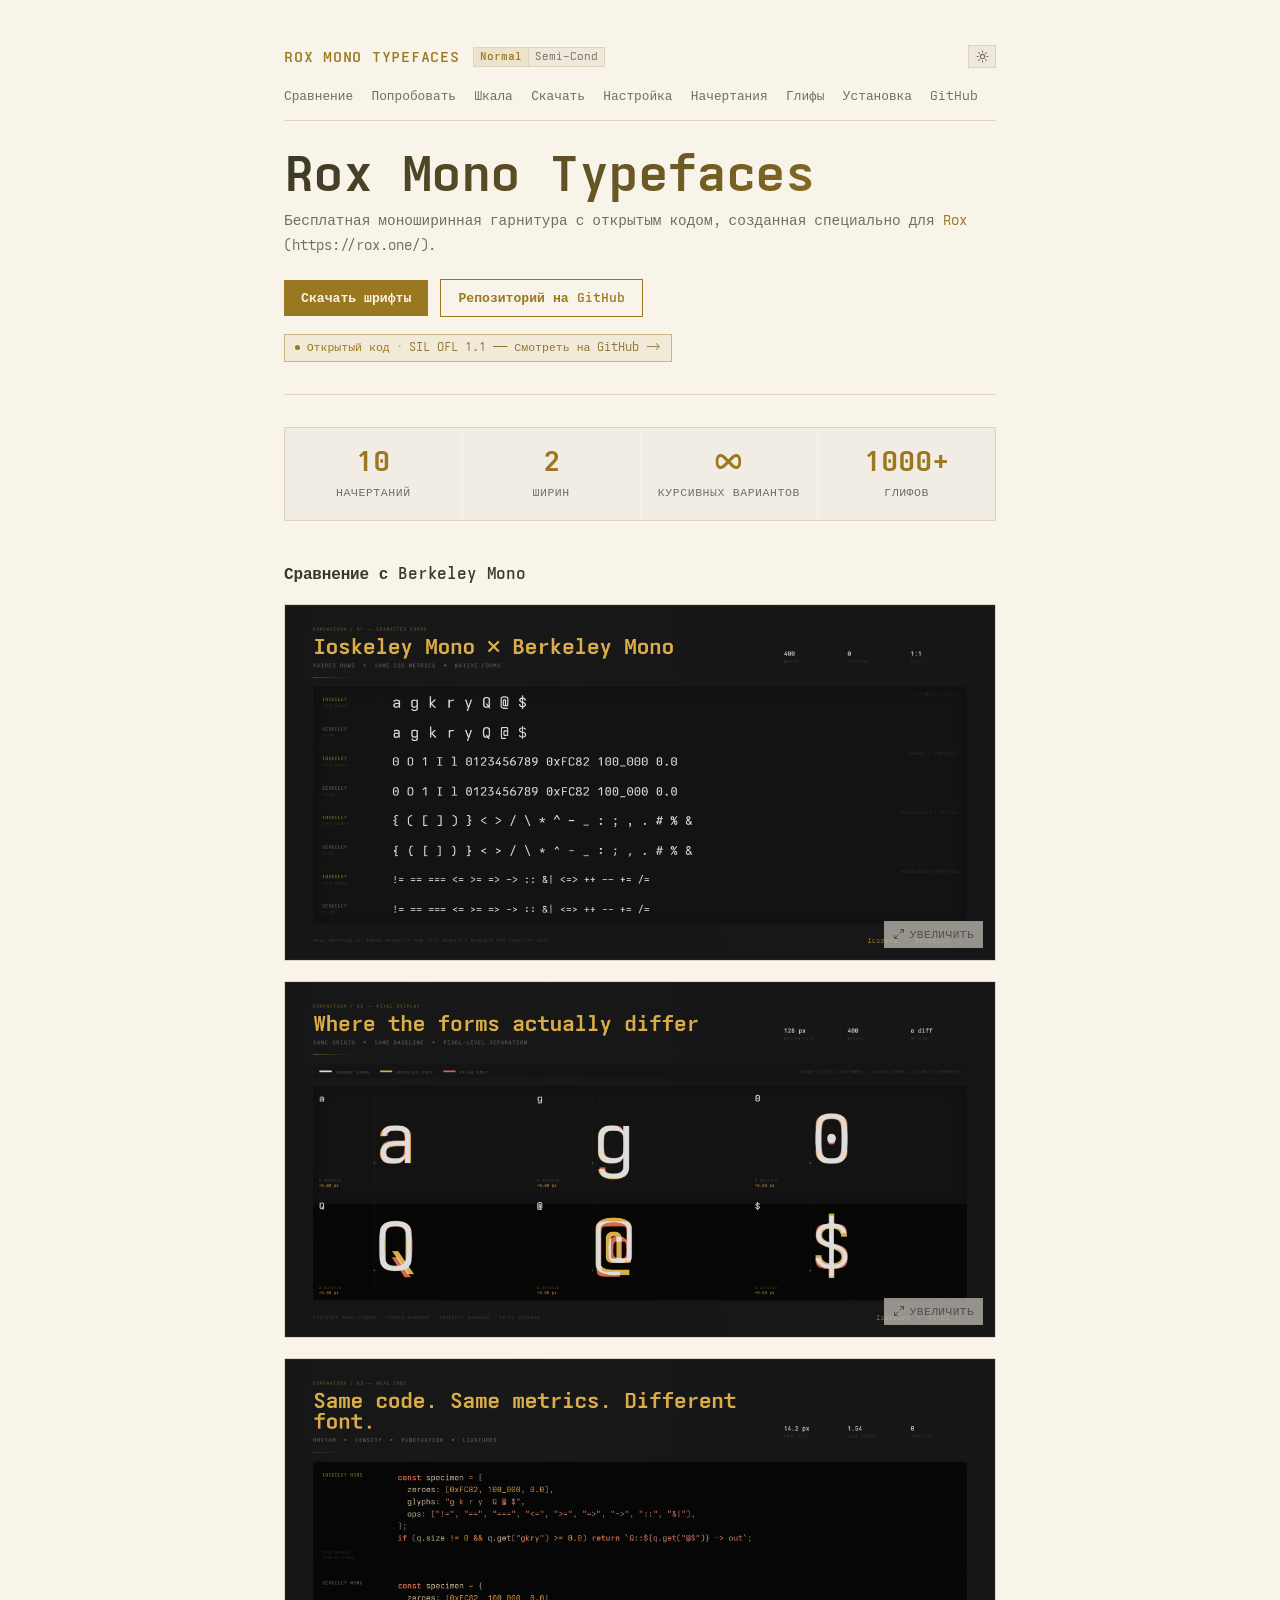
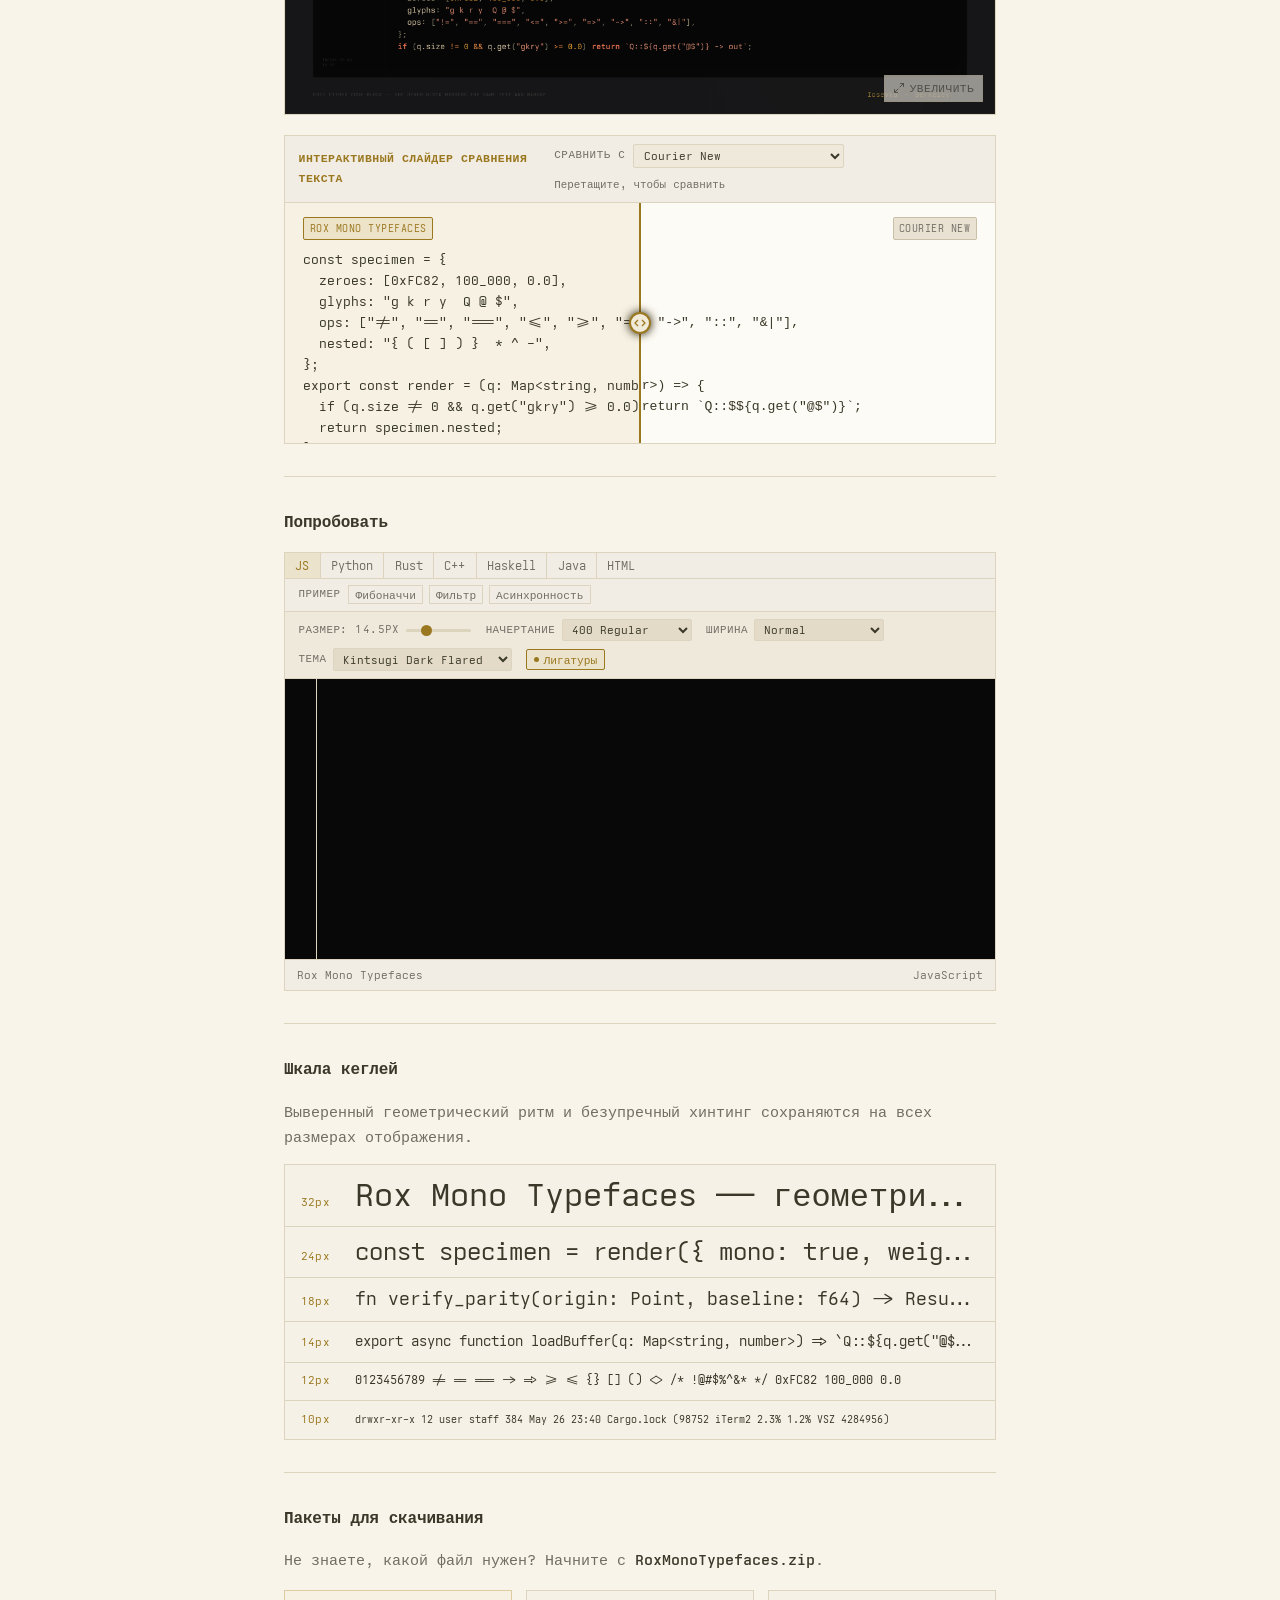
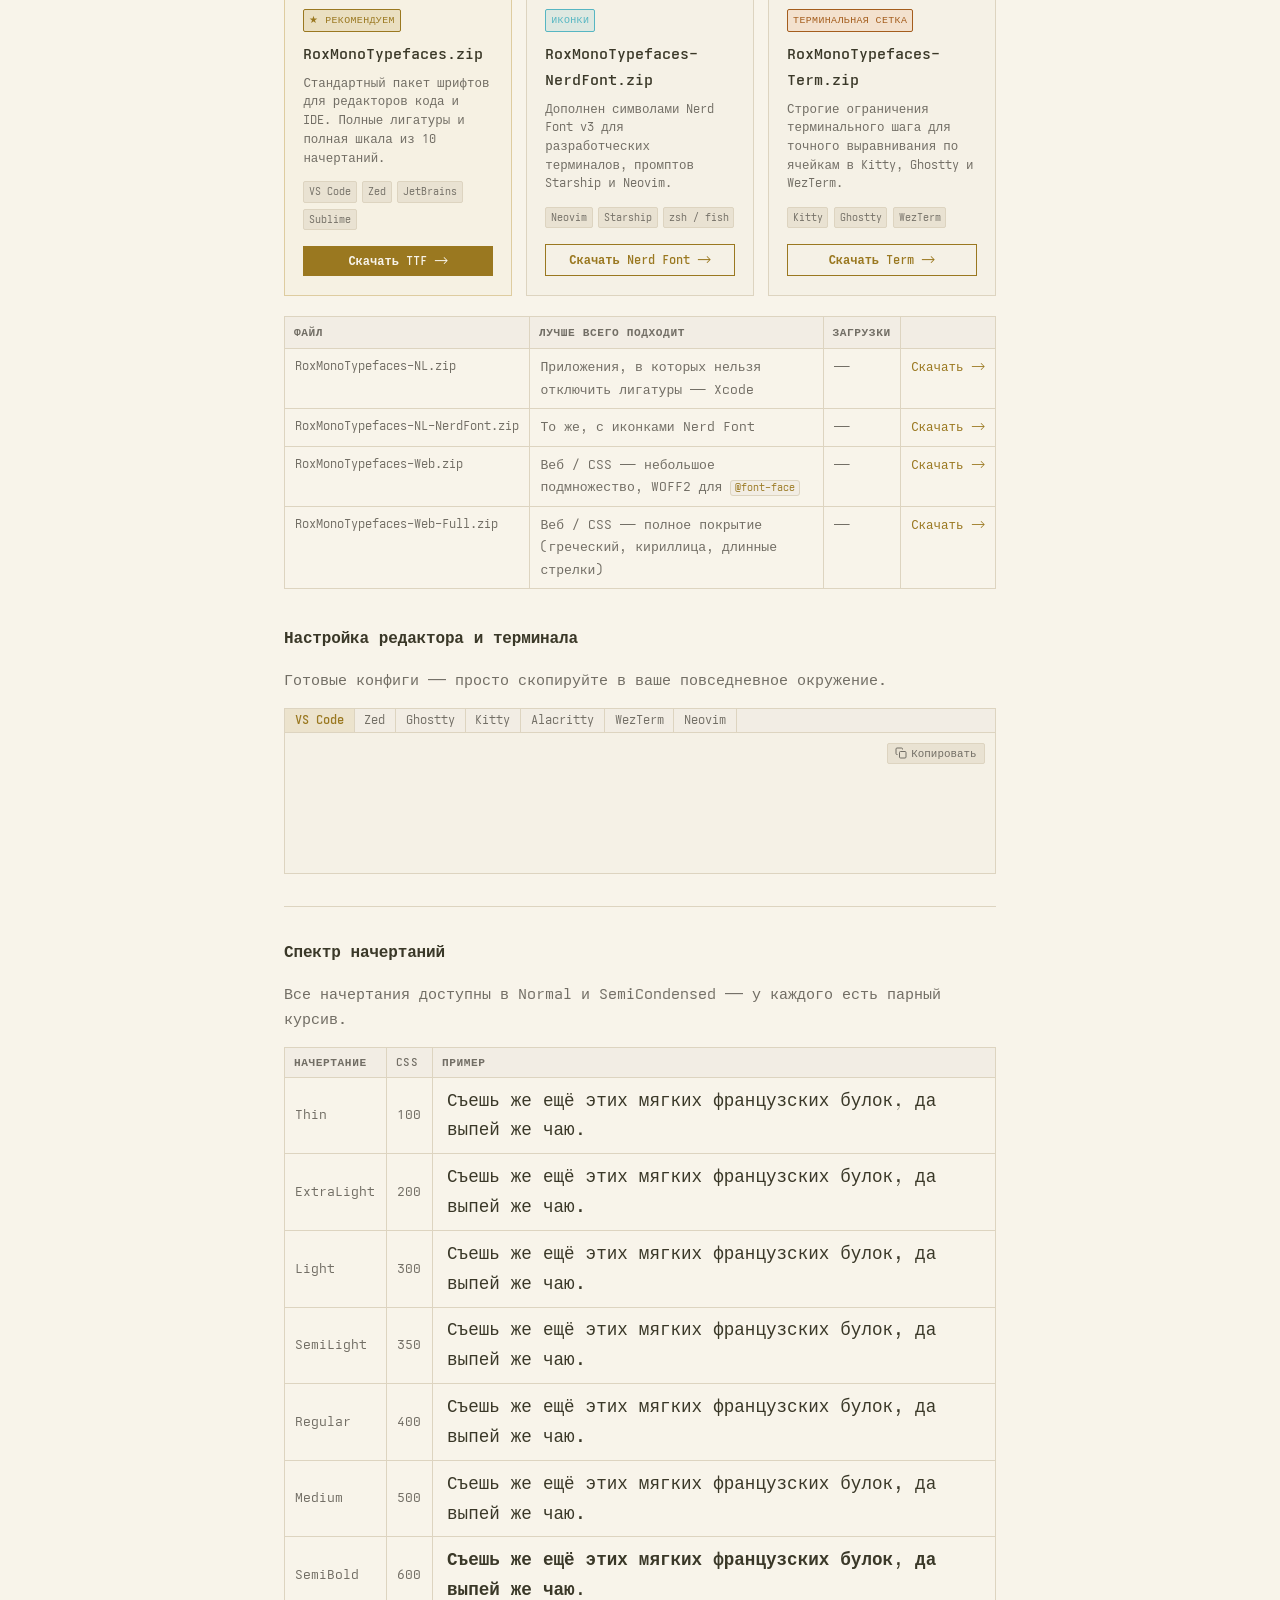
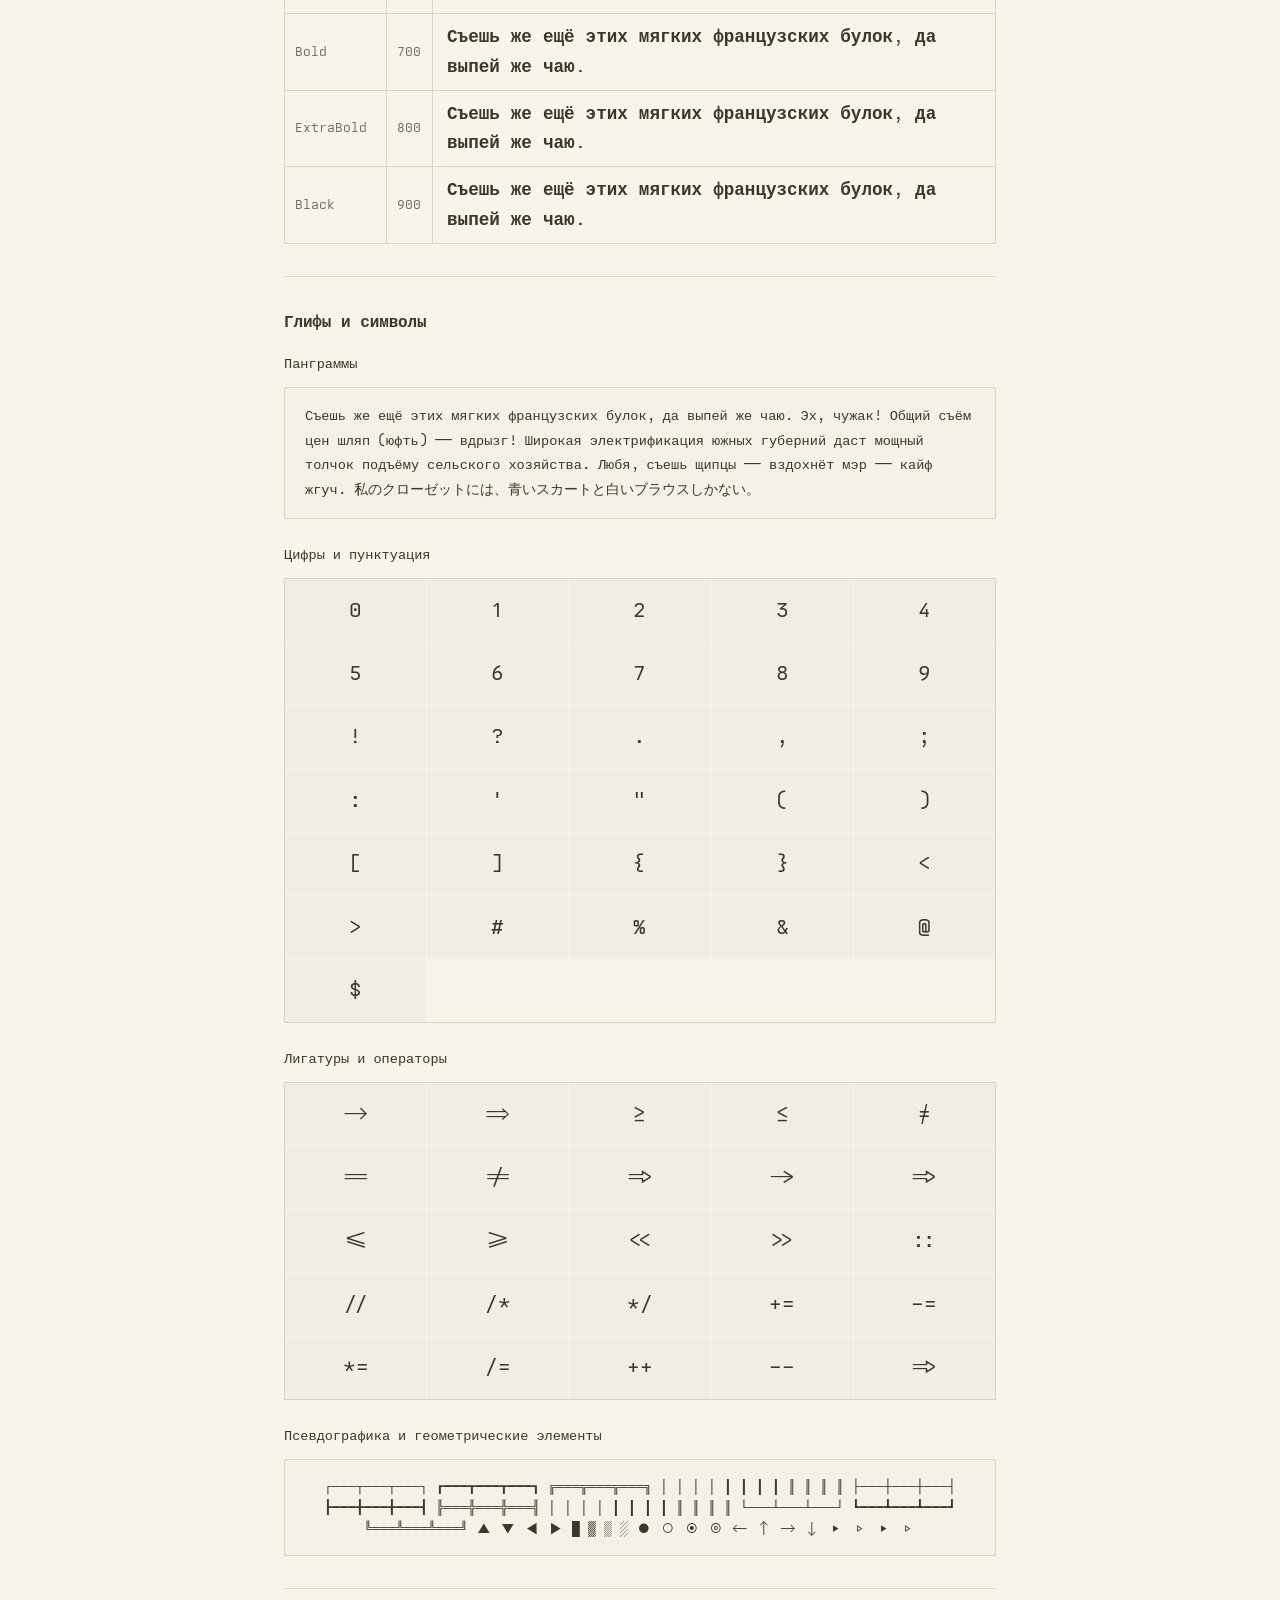
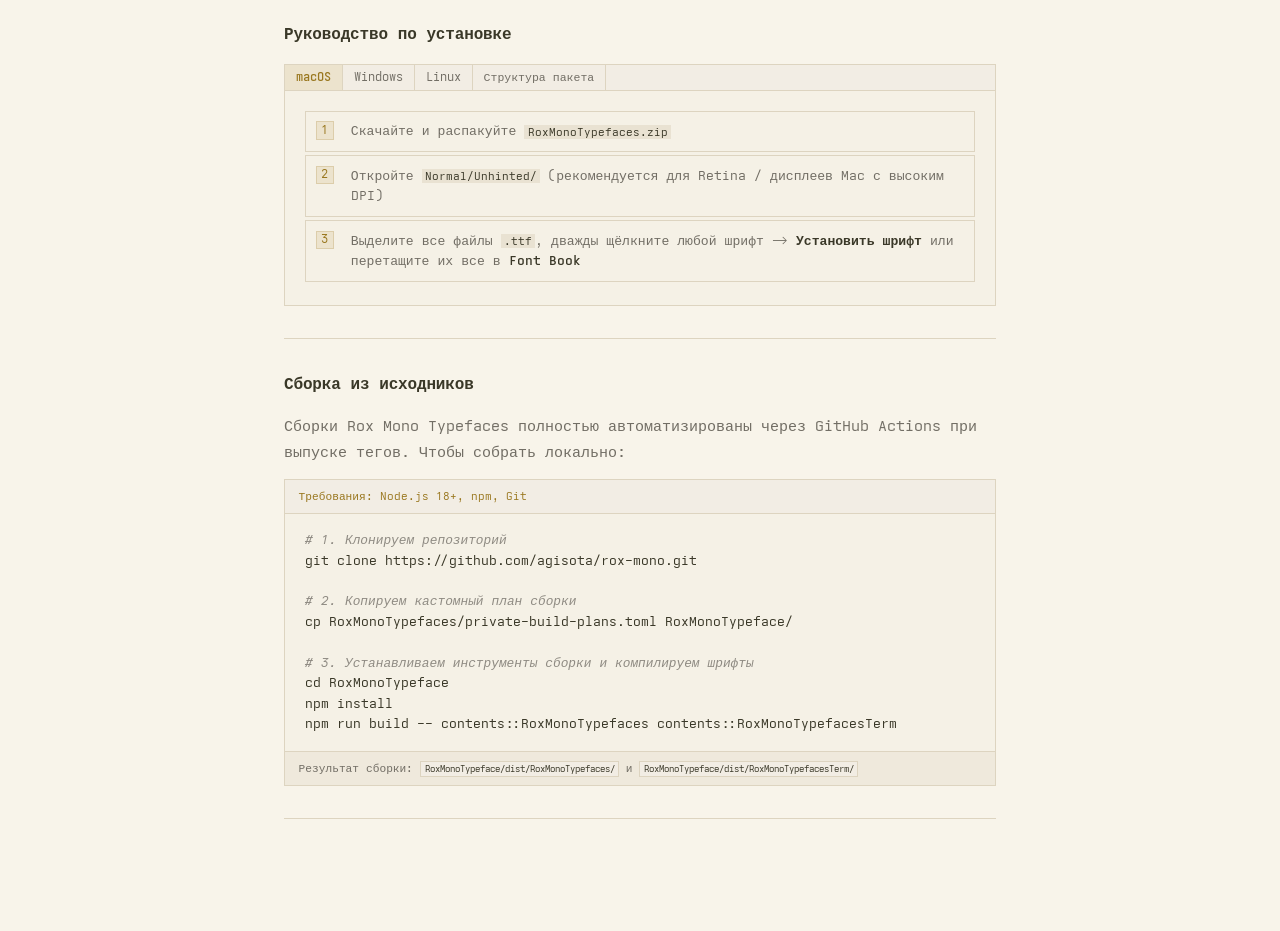
==== commit 83c6b434: "docs: убрать упоминания Iosevka/Belleve, директории сборки → RoxMonoTypeface Удалены строки клона Io" ====
--- a/docs/index.html
+++ b/docs/index.html
@@ -4,17 +4,17 @@
   <meta charset="UTF-8">
   <meta name="viewport" content="width=device-width, initial-scale=1.0">
   <meta name="google-site-verification" content="D2xLgKAChfKbVjQlxidI2jr5HuREg-neBkuTSkYcwvA" />
-  <meta name="description" content="Rox Mono Typefaces — бесплатная моноширинная гарнитура с открытым кодом, альтернатива Berkeley Mono на основе Iosevka.">
+  <meta name="description" content="Rox Mono Typefaces — бесплатная моноширинная гарнитура с открытым кодом, созданная специально для Rox.">
   <meta name="author" content="agisota">
   <title>Rox Mono Typefaces — бесплатная моноширинная гарнитура с открытым кодом</title>
   <meta property="og:title" content="Rox Mono Typefaces — бесплатная моноширинная гарнитура с открытым кодом">
-  <meta property="og:description" content="Бесплатная моноширинная гарнитура с открытым кодом, альтернатива Berkeley Mono на основе Iosevka.">
+  <meta property="og:description" content="Бесплатная моноширинная гарнитура с открытым кодом, созданная специально для Rox.">
   <meta property="og:url" content="https://font.rox.one/">
   <meta property="og:type" content="website">
   <meta property="og:image" content="imgs/SocialPreview.png">
   <meta name="twitter:card" content="summary_large_image">
   <meta name="twitter:title" content="Rox Mono Typefaces — бесплатная моноширинная гарнитура с открытым кодом">
-  <meta name="twitter:description" content="Бесплатная альтернатива Berkeley Mono с открытым кодом на основе Iosevka.">
+  <meta name="twitter:description" content="Бесплатная моноширинная гарнитура с открытым кодом для Rox.">
   <meta name="twitter:image" content="imgs/SocialPreview.png">
   <link rel="canonical" href="https://font.rox.one/">
   <link rel="shortcut icon" href="imgs/SocialPreview.png" type="image/png">
@@ -558,31 +558,23 @@
     <div class="build-header">
       <span>Требования: Node.js 18+, npm, Git</span>
     </div>
-    <pre class="build-code"><code><span class="tok-comment"># 1. Клонируем репозиторий и апстрим Iosevka</span>
+    <pre class="build-code"><code><span class="tok-comment"># 1. Клонируем репозиторий</span>
 git clone https://github.com/agisota/rox-mono.git
-git clone --depth 1 https://github.com/be5invis/Iosevka.git
 
 <span class="tok-comment"># 2. Копируем кастомный план сборки</span>
-cp RoxMonoTypefaces/private-build-plans.toml Iosevka/
+cp RoxMonoTypefaces/private-build-plans.toml RoxMonoTypeface/
 
 <span class="tok-comment"># 3. Устанавливаем инструменты сборки и компилируем шрифты</span>
-cd Iosevka
+cd RoxMonoTypeface
 npm install
 npm run build -- contents::RoxMonoTypefaces contents::RoxMonoTypefacesTerm</code></pre>
     <div class="build-footer">
-      <span>Результат сборки: <code>Iosevka/dist/RoxMonoTypefaces/</code> и <code>Iosevka/dist/RoxMonoTypefacesTerm/</code></span>
-    </div>
-  </div>
-
-  <hr>
-
-  <footer>
-    <p>
-      Rox Mono Typefaces — кастомная конфигурация <a href="https://github.com/be5invis/Iosevka" target="_blank" rel="noopener">Iosevka</a>
-      от <a href="https://github.com/be5invis" target="_blank" rel="noopener">Belleve Invis</a>.
-      Распространяется по лицензии <a href="LICENSE" target="_blank" rel="noopener">SIL Open Font License 1.1</a>.
-    </p>
-  </footer>
+      <span>Результат сборки: <code>RoxMonoTypeface/dist/RoxMonoTypefaces/</code> и <code>RoxMonoTypeface/dist/RoxMonoTypefacesTerm/</code></span>
+    </div>
+  </div>
+
+  <hr>
+
 
 </div>
 
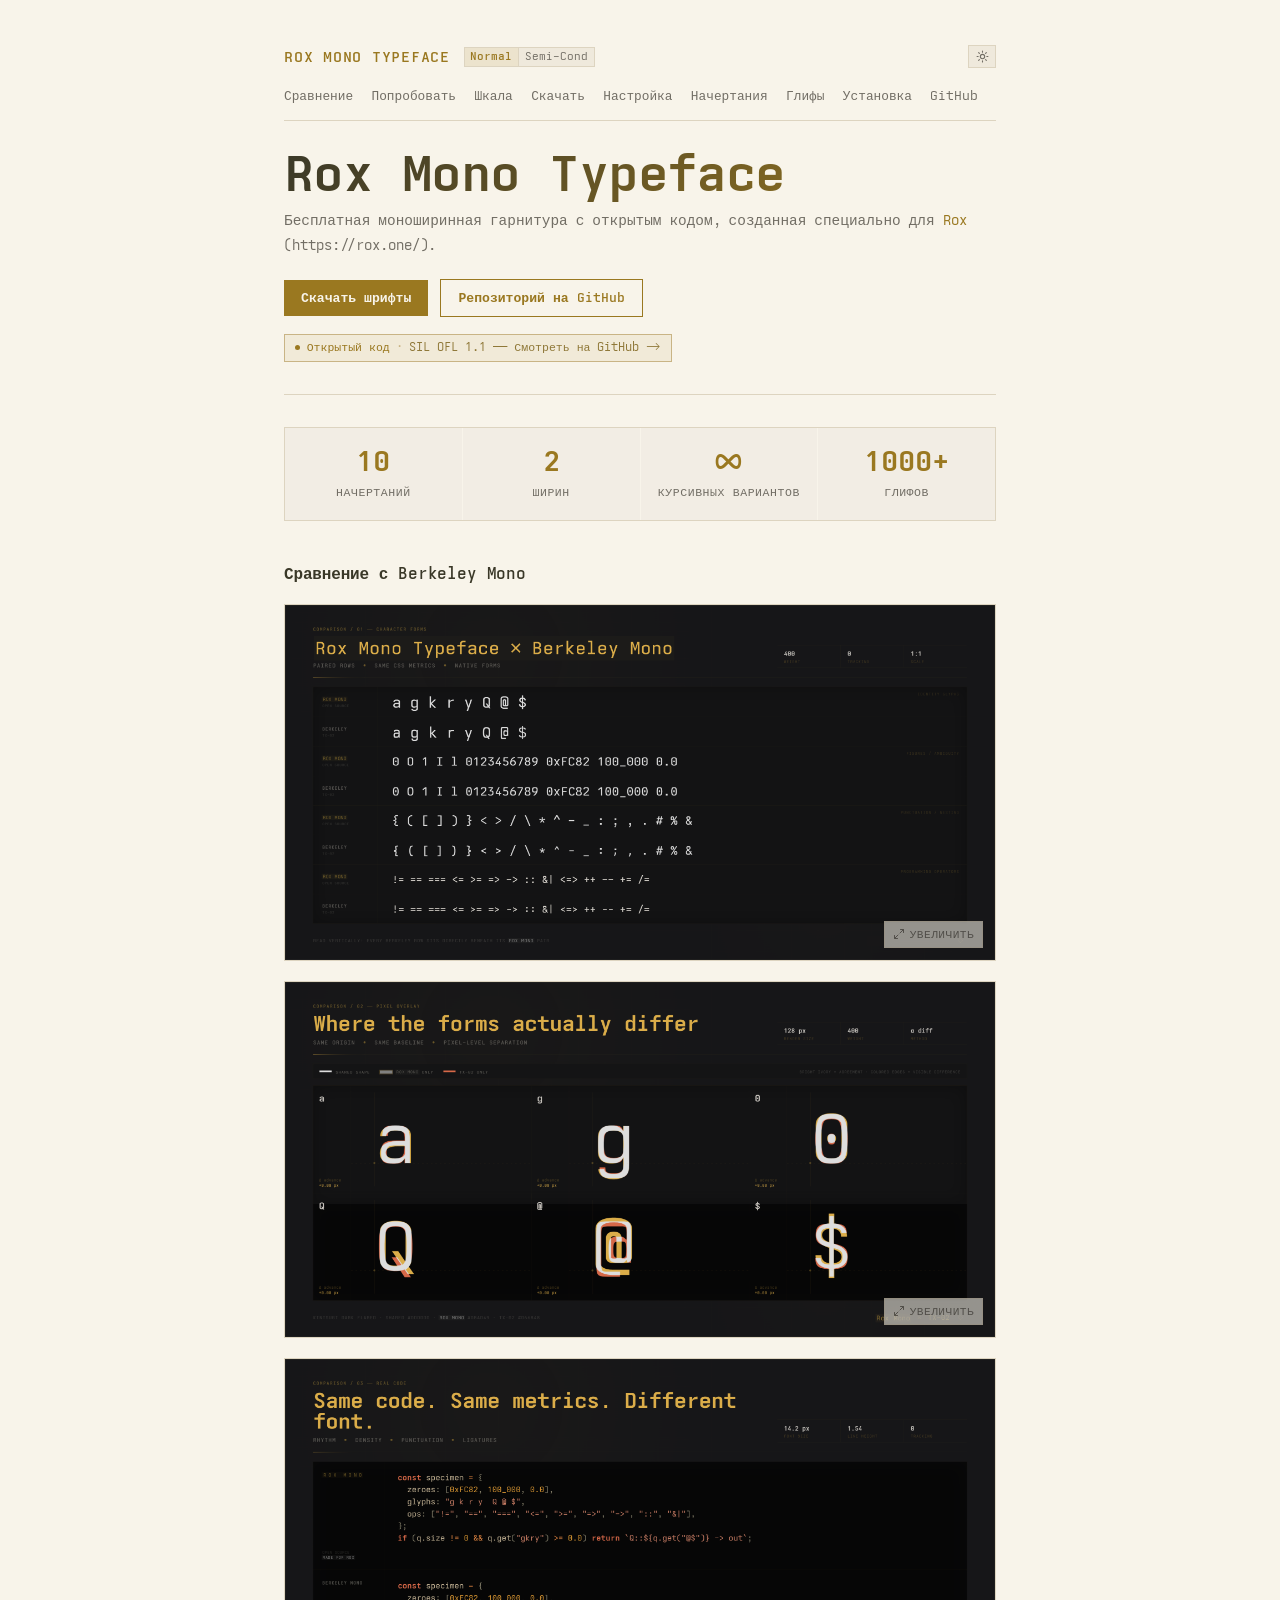
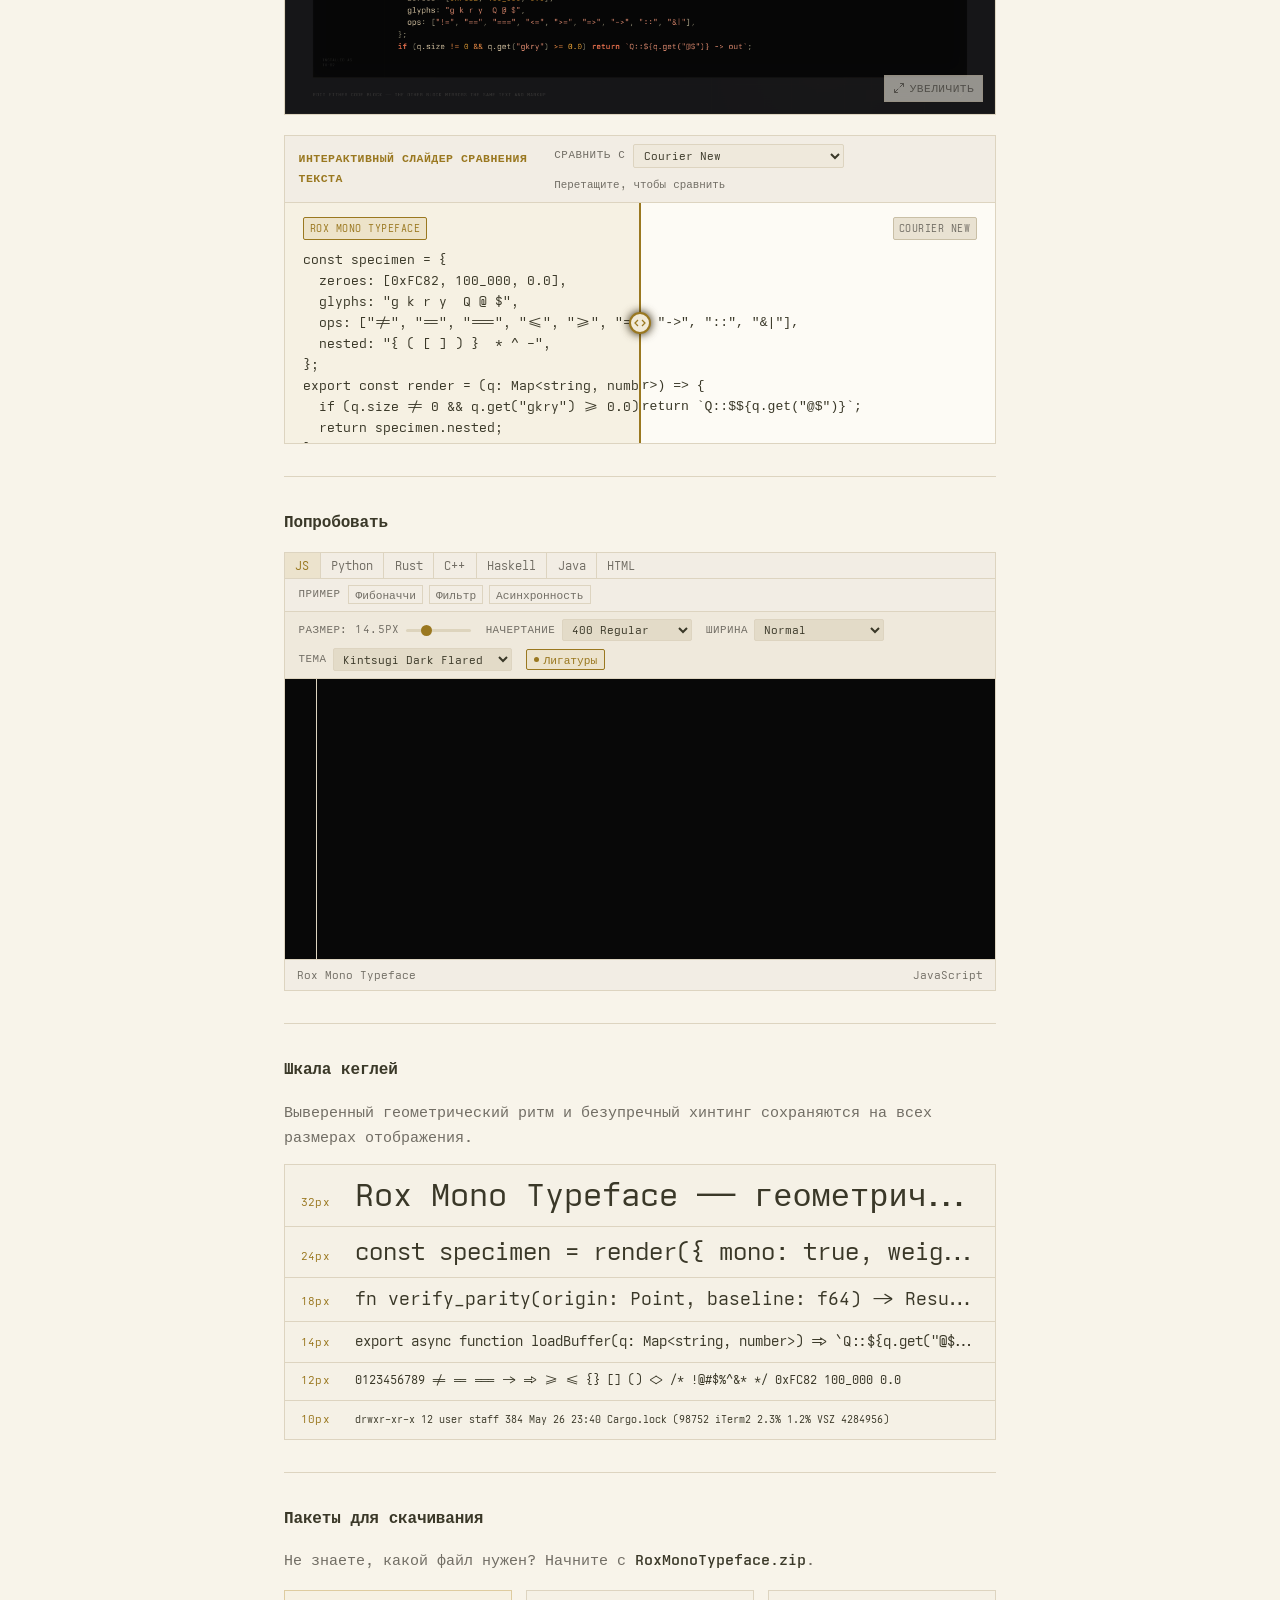
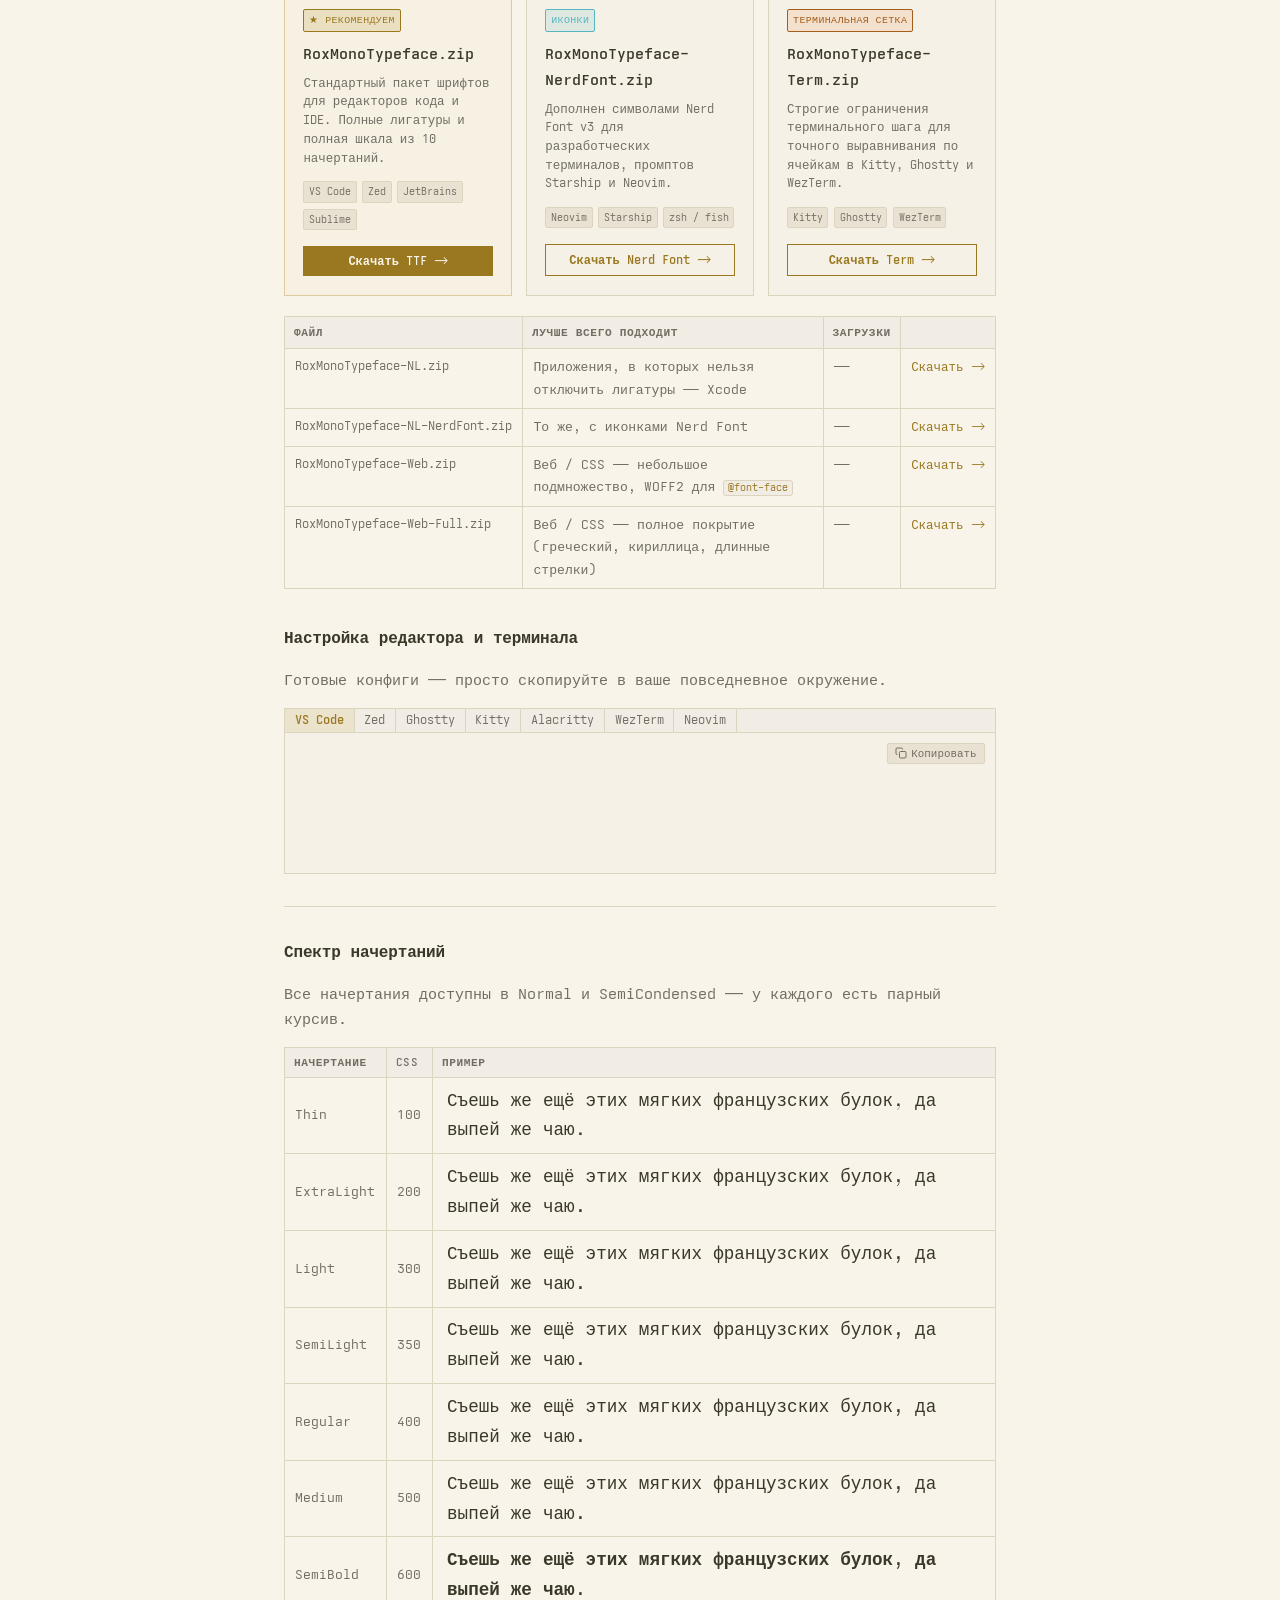
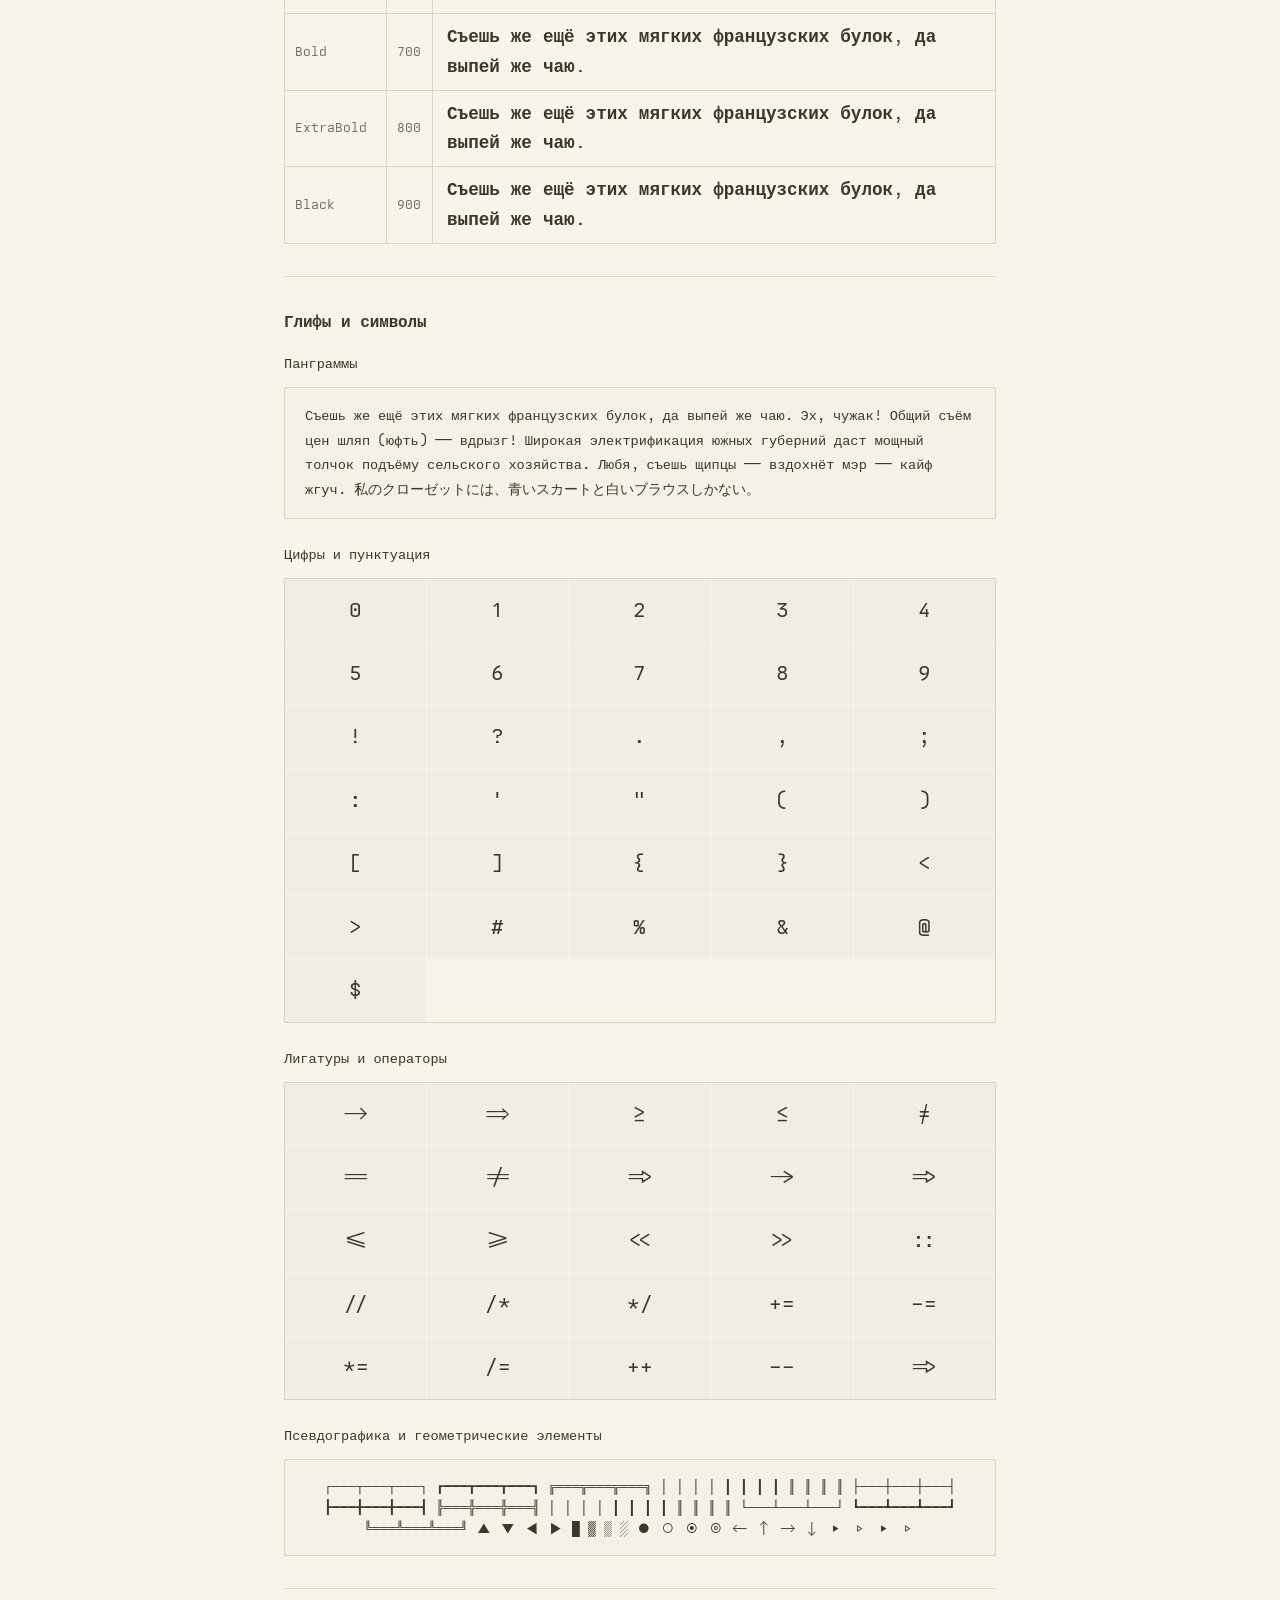
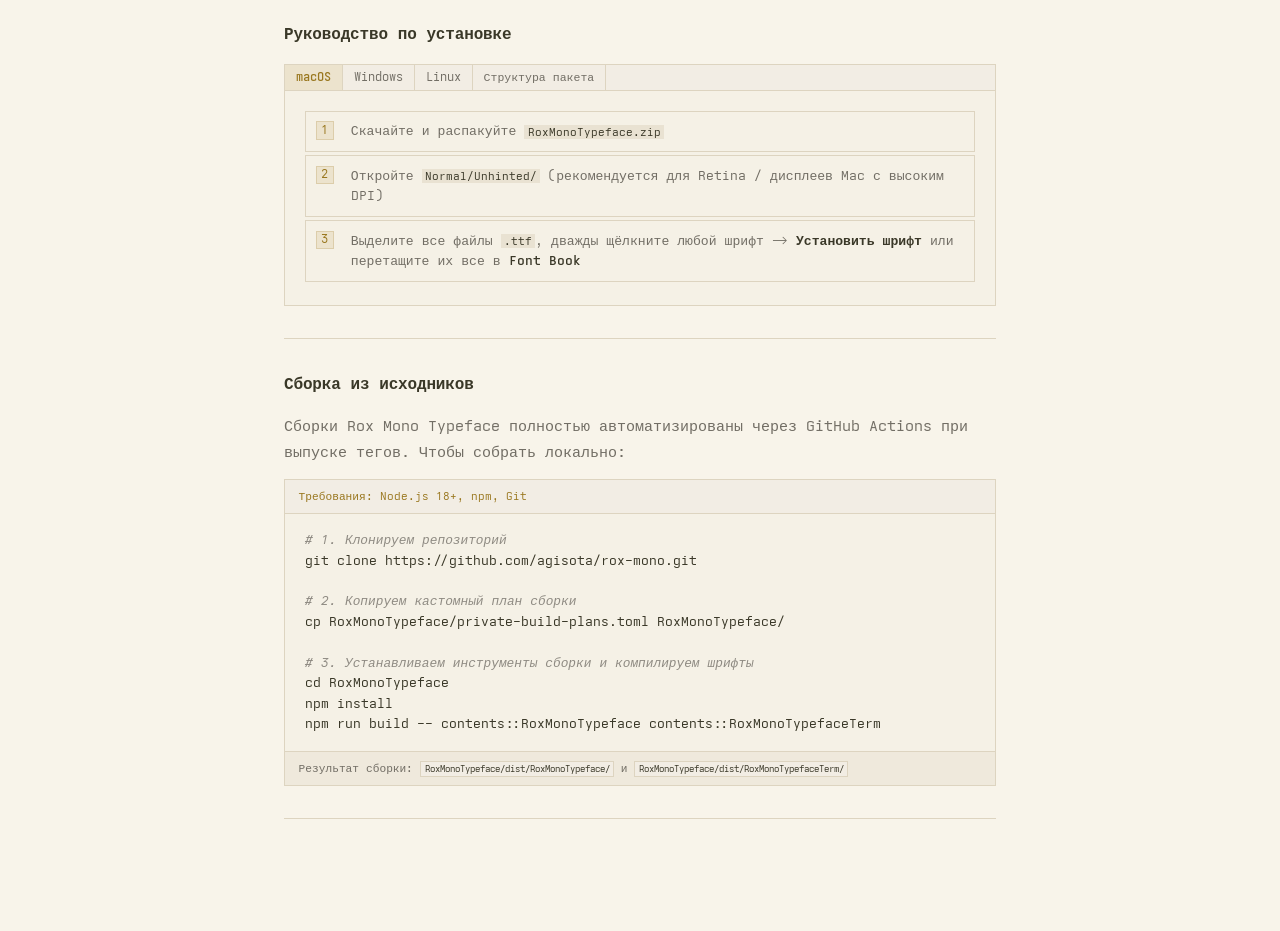
==== commit a3e77798: "имя гарнитуры: Rox Mono Typefaces → Rox Mono Typeface (единственное число) - переименованы токены Ro" ====
--- a/docs/index.html
+++ b/docs/index.html
@@ -4,16 +4,16 @@
   <meta charset="UTF-8">
   <meta name="viewport" content="width=device-width, initial-scale=1.0">
   <meta name="google-site-verification" content="D2xLgKAChfKbVjQlxidI2jr5HuREg-neBkuTSkYcwvA" />
-  <meta name="description" content="Rox Mono Typefaces — бесплатная моноширинная гарнитура с открытым кодом, созданная специально для Rox.">
+  <meta name="description" content="Rox Mono Typeface — бесплатная моноширинная гарнитура с открытым кодом, созданная специально для Rox.">
   <meta name="author" content="agisota">
-  <title>Rox Mono Typefaces — бесплатная моноширинная гарнитура с открытым кодом</title>
-  <meta property="og:title" content="Rox Mono Typefaces — бесплатная моноширинная гарнитура с открытым кодом">
+  <title>Rox Mono Typeface — бесплатная моноширинная гарнитура с открытым кодом</title>
+  <meta property="og:title" content="Rox Mono Typeface — бесплатная моноширинная гарнитура с открытым кодом">
   <meta property="og:description" content="Бесплатная моноширинная гарнитура с открытым кодом, созданная специально для Rox.">
   <meta property="og:url" content="https://font.rox.one/">
   <meta property="og:type" content="website">
   <meta property="og:image" content="imgs/SocialPreview.png">
   <meta name="twitter:card" content="summary_large_image">
-  <meta name="twitter:title" content="Rox Mono Typefaces — бесплатная моноширинная гарнитура с открытым кодом">
+  <meta name="twitter:title" content="Rox Mono Typeface — бесплатная моноширинная гарнитура с открытым кодом">
   <meta name="twitter:description" content="Бесплатная моноширинная гарнитура с открытым кодом для Rox.">
   <meta name="twitter:image" content="imgs/SocialPreview.png">
   <link rel="canonical" href="https://font.rox.one/">
@@ -39,7 +39,7 @@
   <header class="site-header">
     <div class="header-top">
       <div class="header-brand-wrap">
-        <span class="site-name">Rox Mono Typefaces</span>
+        <span class="site-name">Rox Mono Typeface</span>
         <!-- Integrated Header Width Selector -->
         <div class="header-width-ctrl" id="header-width-switcher" title="Выбор ширины шрифта по умолчанию для страницы">
           <button class="header-w-btn active" data-width="normal">Normal</button>
@@ -63,7 +63,7 @@
       </nav>
     </div>
 
-    <h1 class="hero-title">Rox Mono Typefaces</h1>
+    <h1 class="hero-title">Rox Mono Typeface</h1>
     <p class="tagline">
       Бесплатная моноширинная гарнитура с открытым кодом, созданная специально для <a href="https://rox.one/" target="_blank" rel="noopener">Rox</a> (https://rox.one/).
     </p>
@@ -106,31 +106,31 @@
   <!-- Comparison -->
   <h2 id="comparison">Сравнение с Berkeley Mono</h2>
   <div class="comp-gallery">
-    <div class="comp-card" data-title="01 — Формы знаков: Rox Mono Typefaces × Berkeley Mono">
-      <img src="imgs/01-RoxMonoTypefaces-vs-Berkeley-Character-Forms.png"
-           data-dark="imgs/01-RoxMonoTypefaces-vs-Berkeley-Character-Forms.png"
-           data-light="imgs/01-RoxMonoTypefaces-vs-Berkeley-Character-Forms-Light.png"
-           alt="Rox Mono Typefaces против Berkeley Mono — формы знаков" loading="lazy">
+    <div class="comp-card" data-title="01 — Формы знаков: Rox Mono Typeface × Berkeley Mono">
+      <img src="imgs/01-RoxMonoTypeface-vs-Berkeley-Character-Forms.png"
+           data-dark="imgs/01-RoxMonoTypeface-vs-Berkeley-Character-Forms.png"
+           data-light="imgs/01-RoxMonoTypeface-vs-Berkeley-Character-Forms-Light.png"
+           alt="Rox Mono Typeface против Berkeley Mono — формы знаков" loading="lazy">
       <div class="comp-card-action">
         <svg width="12" height="12" viewBox="0 0 24 24" fill="none" stroke="currentColor" stroke-width="2" stroke-linecap="round" stroke-linejoin="round"><polyline points="15 3 21 3 21 9"></polyline><polyline points="9 21 3 21 3 15"></polyline><line x1="21" y1="3" x2="14" y2="10"></line><line x1="3" y1="21" x2="10" y2="14"></line></svg>
         <span>Увеличить</span>
       </div>
     </div>
     <div class="comp-card" data-title="02 — Попиксельное наложение: где формы действительно различаются">
-      <img src="imgs/02-RoxMonoTypefaces-vs-Berkeley-Pixel-Overlay.png"
-           data-dark="imgs/02-RoxMonoTypefaces-vs-Berkeley-Pixel-Overlay.png"
-           data-light="imgs/02-RoxMonoTypefaces-vs-Berkeley-Pixel-Overlay-Light.png"
-           alt="Rox Mono Typefaces против Berkeley Mono — попиксельное наложение" loading="lazy">
+      <img src="imgs/02-RoxMonoTypeface-vs-Berkeley-Pixel-Overlay.png"
+           data-dark="imgs/02-RoxMonoTypeface-vs-Berkeley-Pixel-Overlay.png"
+           data-light="imgs/02-RoxMonoTypeface-vs-Berkeley-Pixel-Overlay-Light.png"
+           alt="Rox Mono Typeface против Berkeley Mono — попиксельное наложение" loading="lazy">
       <div class="comp-card-action">
         <svg width="12" height="12" viewBox="0 0 24 24" fill="none" stroke="currentColor" stroke-width="2" stroke-linecap="round" stroke-linejoin="round"><polyline points="15 3 21 3 21 9"></polyline><polyline points="9 21 3 21 3 15"></polyline><line x1="21" y1="3" x2="14" y2="10"></line><line x1="3" y1="21" x2="10" y2="14"></line></svg>
         <span>Увеличить</span>
       </div>
     </div>
     <div class="comp-card" data-title="03 — Реальный код: один и тот же код. Одни и те же метрики. Другой шрифт.">
-      <img src="imgs/03-RoxMonoTypefaces-vs-Berkeley-Real-Code.png"
-           data-dark="imgs/03-RoxMonoTypefaces-vs-Berkeley-Real-Code.png"
-           data-light="imgs/03-RoxMonoTypefaces-vs-Berkeley-Real-Code-Light.png"
-           alt="Rox Mono Typefaces против Berkeley Mono — реальный код" loading="lazy">
+      <img src="imgs/03-RoxMonoTypeface-vs-Berkeley-Real-Code.png"
+           data-dark="imgs/03-RoxMonoTypeface-vs-Berkeley-Real-Code.png"
+           data-light="imgs/03-RoxMonoTypeface-vs-Berkeley-Real-Code-Light.png"
+           alt="Rox Mono Typeface против Berkeley Mono — реальный код" loading="lazy">
       <div class="comp-card-action">
         <svg width="12" height="12" viewBox="0 0 24 24" fill="none" stroke="currentColor" stroke-width="2" stroke-linecap="round" stroke-linejoin="round"><polyline points="15 3 21 3 21 9"></polyline><polyline points="9 21 3 21 3 15"></polyline><line x1="21" y1="3" x2="14" y2="10"></line><line x1="3" y1="21" x2="10" y2="14"></line></svg>
         <span>Увеличить</span>
@@ -179,7 +179,7 @@
       </div>
       <div class="split-diff-layer split-diff-layer--before" id="split-diff-before">
         <div class="split-diff-content">
-          <span class="split-badge split-badge--left">Rox Mono Typefaces</span>
+          <span class="split-badge split-badge--left">Rox Mono Typeface</span>
           <pre><code class="language-js">const specimen = {
   zeroes: [0xFC82, 100_000, 0.0],
   glyphs: "g k r y  Q @ $",
@@ -287,7 +287,7 @@
       </div>
     </div>
     <div class="try-status">
-      <span>Rox Mono Typefaces</span>
+      <span>Rox Mono Typeface</span>
       <span id="try-status-lang">JavaScript</span>
     </div>
   </div>
@@ -300,7 +300,7 @@
   <div class="waterfall-box">
     <div class="waterfall-row" style="--fz: 32px;">
       <span class="waterfall-meta">32px</span>
-      <span class="waterfall-text">Rox Mono Typefaces — геометрический моноширинный шрифт</span>
+      <span class="waterfall-text">Rox Mono Typeface — геометрический моноширинный шрифт</span>
     </div>
     <div class="waterfall-row" style="--fz: 24px;">
       <span class="waterfall-meta">24px</span>
@@ -328,13 +328,13 @@
 
   <!-- Download -->
   <h2 id="download">Пакеты для скачивания</h2>
-  <p>Не знаете, какой файл нужен? Начните с <strong>RoxMonoTypefaces.zip</strong>.</p>
+  <p>Не знаете, какой файл нужен? Начните с <strong>RoxMonoTypeface.zip</strong>.</p>
 
   <!-- Highlight Cards Grid -->
   <div class="dl-cards-grid">
     <div class="dl-card dl-card--featured">
       <div class="dl-card-badge">★ Рекомендуем</div>
-      <h3 class="dl-card-title">RoxMonoTypefaces.zip</h3>
+      <h3 class="dl-card-title">RoxMonoTypeface.zip</h3>
       <p class="dl-card-desc">Стандартный пакет шрифтов для редакторов кода и IDE. Полные лигатуры и полная шкала из 10 начертаний.</p>
       <div class="dl-card-tags">
         <span class="dl-tag">VS Code</span>
@@ -342,31 +342,31 @@
         <span class="dl-tag">JetBrains</span>
         <span class="dl-tag">Sublime</span>
       </div>
-      <a href="https://github.com/agisota/rox-mono/releases/download/v2.1.0/RoxMonoTypefaces.zip" target="_blank" rel="noopener" class="dl-btn dl-card-btn">Скачать TTF →</a>
+      <a href="https://github.com/agisota/rox-mono/releases/download/v2.1.0/RoxMonoTypeface.zip" target="_blank" rel="noopener" class="dl-btn dl-card-btn">Скачать TTF →</a>
     </div>
 
     <div class="dl-card">
       <div class="dl-card-badge dl-card-badge--cyan">Иконки</div>
-      <h3 class="dl-card-title">RoxMonoTypefaces-NerdFont.zip</h3>
+      <h3 class="dl-card-title">RoxMonoTypeface-NerdFont.zip</h3>
       <p class="dl-card-desc">Дополнен символами Nerd Font v3 для разработческих терминалов, промптов Starship и Neovim.</p>
       <div class="dl-card-tags">
         <span class="dl-tag">Neovim</span>
         <span class="dl-tag">Starship</span>
         <span class="dl-tag">zsh / fish</span>
       </div>
-      <a href="https://github.com/agisota/rox-mono/releases/download/v2.1.0/RoxMonoTypefaces-NerdFont.zip" target="_blank" rel="noopener" class="dl-btn dl-btn--outline dl-card-btn">Скачать Nerd Font →</a>
+      <a href="https://github.com/agisota/rox-mono/releases/download/v2.1.0/RoxMonoTypeface-NerdFont.zip" target="_blank" rel="noopener" class="dl-btn dl-btn--outline dl-card-btn">Скачать Nerd Font →</a>
     </div>
 
     <div class="dl-card">
       <div class="dl-card-badge dl-card-badge--orange">Терминальная сетка</div>
-      <h3 class="dl-card-title">RoxMonoTypefaces-Term.zip</h3>
+      <h3 class="dl-card-title">RoxMonoTypeface-Term.zip</h3>
       <p class="dl-card-desc">Строгие ограничения терминального шага для точного выравнивания по ячейкам в Kitty, Ghostty и WezTerm.</p>
       <div class="dl-card-tags">
         <span class="dl-tag">Kitty</span>
         <span class="dl-tag">Ghostty</span>
         <span class="dl-tag">WezTerm</span>
       </div>
-      <a href="https://github.com/agisota/rox-mono/releases/download/v2.1.0/RoxMonoTypefaces-Term.zip" target="_blank" rel="noopener" class="dl-btn dl-btn--outline dl-card-btn">Скачать Term →</a>
+      <a href="https://github.com/agisota/rox-mono/releases/download/v2.1.0/RoxMonoTypeface-Term.zip" target="_blank" rel="noopener" class="dl-btn dl-btn--outline dl-card-btn">Скачать Term →</a>
     </div>
   </div>
 
@@ -377,28 +377,28 @@
     </thead>
     <tbody>
       <tr>
-        <td>RoxMonoTypefaces-NL.zip</td>
+        <td>RoxMonoTypeface-NL.zip</td>
         <td>Приложения, в которых нельзя отключить лигатуры — Xcode</td>
-        <td class="dl-cell" data-zip="RoxMonoTypefaces-NL.zip"><span class="dl-num">—</span><span class="dl-fill"></span></td>
-        <td><a href="https://github.com/agisota/rox-mono/releases/download/v2.1.0/RoxMonoTypefaces-NL.zip" target="_blank" rel="noopener">Скачать →</a></td>
+        <td class="dl-cell" data-zip="RoxMonoTypeface-NL.zip"><span class="dl-num">—</span><span class="dl-fill"></span></td>
+        <td><a href="https://github.com/agisota/rox-mono/releases/download/v2.1.0/RoxMonoTypeface-NL.zip" target="_blank" rel="noopener">Скачать →</a></td>
       </tr>
       <tr>
-        <td>RoxMonoTypefaces-NL-NerdFont.zip</td>
+        <td>RoxMonoTypeface-NL-NerdFont.zip</td>
         <td>То же, с иконками Nerd Font</td>
-        <td class="dl-cell" data-zip="RoxMonoTypefaces-NL-NerdFont.zip"><span class="dl-num">—</span><span class="dl-fill"></span></td>
-        <td><a href="https://github.com/agisota/rox-mono/releases/download/v2.1.0/RoxMonoTypefaces-NL-NerdFont.zip" target="_blank" rel="noopener">Скачать →</a></td>
+        <td class="dl-cell" data-zip="RoxMonoTypeface-NL-NerdFont.zip"><span class="dl-num">—</span><span class="dl-fill"></span></td>
+        <td><a href="https://github.com/agisota/rox-mono/releases/download/v2.1.0/RoxMonoTypeface-NL-NerdFont.zip" target="_blank" rel="noopener">Скачать →</a></td>
       </tr>
       <tr>
-        <td>RoxMonoTypefaces-Web.zip</td>
+        <td>RoxMonoTypeface-Web.zip</td>
         <td>Веб / CSS — небольшое подмножество, WOFF2 для <kbd>@font-face</kbd></td>
-        <td class="dl-cell" data-zip="RoxMonoTypefaces-Web.zip"><span class="dl-num">—</span><span class="dl-fill"></span></td>
-        <td><a href="https://github.com/agisota/rox-mono/releases/download/v2.1.0/RoxMonoTypefaces-Web.zip" target="_blank" rel="noopener">Скачать →</a></td>
+        <td class="dl-cell" data-zip="RoxMonoTypeface-Web.zip"><span class="dl-num">—</span><span class="dl-fill"></span></td>
+        <td><a href="https://github.com/agisota/rox-mono/releases/download/v2.1.0/RoxMonoTypeface-Web.zip" target="_blank" rel="noopener">Скачать →</a></td>
       </tr>
       <tr>
-        <td>RoxMonoTypefaces-Web-Full.zip</td>
+        <td>RoxMonoTypeface-Web-Full.zip</td>
         <td>Веб / CSS — полное покрытие (греческий, кириллица, длинные стрелки)</td>
-        <td class="dl-cell" data-zip="RoxMonoTypefaces-Web-Full.zip"><span class="dl-num">—</span><span class="dl-fill"></span></td>
-        <td><a href="https://github.com/agisota/rox-mono/releases/download/v2.1.0/RoxMonoTypefaces-Web-Full.zip" target="_blank" rel="noopener">Скачать →</a></td>
+        <td class="dl-cell" data-zip="RoxMonoTypeface-Web-Full.zip"><span class="dl-num">—</span><span class="dl-fill"></span></td>
+        <td><a href="https://github.com/agisota/rox-mono/releases/download/v2.1.0/RoxMonoTypeface-Web-Full.zip" target="_blank" rel="noopener">Скачать →</a></td>
       </tr>
     </tbody>
   </table>
@@ -512,14 +512,14 @@
     </div>
     <div class="install-tab-content active" data-os-content="macos">
       <ol class="install-steps">
-        <li>Скачайте и распакуйте <code>RoxMonoTypefaces.zip</code></li>
+        <li>Скачайте и распакуйте <code>RoxMonoTypeface.zip</code></li>
         <li>Откройте <code>Normal/Unhinted/</code> (рекомендуется для Retina / дисплеев Mac с высоким DPI)</li>
         <li>Выделите все файлы <code>.ttf</code>, дважды щёлкните любой шрифт &rarr; <strong>Установить шрифт</strong> или перетащите их все в <strong>Font Book</strong></li>
       </ol>
     </div>
     <div class="install-tab-content" data-os-content="windows">
       <ol class="install-steps">
-        <li>Скачайте и распакуйте <code>RoxMonoTypefaces.zip</code></li>
+        <li>Скачайте и распакуйте <code>RoxMonoTypeface.zip</code></li>
         <li>Откройте <code>Normal/Hinted/</code> (оптимизировано для Windows ClearType / дисплеев со стандартным DPI)</li>
         <li>Выделите все файлы <code>.ttf</code> &rarr; щёлкните правой кнопкой &rarr; <strong>Установить для всех пользователей</strong></li>
       </ol>
@@ -528,8 +528,8 @@
       <ol class="install-steps">
         <li>Скачайте и распакуйте выбранный zip-архив</li>
         <li>Скопируйте файлы шрифтов в пользовательский каталог шрифтов:
-          <pre class="inline-code-box"><code>mkdir -p ~/.local/share/fonts/RoxMonoTypefaces
-cp Normal/Unhinted/*.ttf ~/.local/share/fonts/RoxMonoTypefaces/</code></pre>
+          <pre class="inline-code-box"><code>mkdir -p ~/.local/share/fonts/RoxMonoTypeface
+cp Normal/Unhinted/*.ttf ~/.local/share/fonts/RoxMonoTypeface/</code></pre>
         </li>
         <li>Обновите кэш шрифтов:
           <pre class="inline-code-box"><code>fc-cache -fv</code></pre>
@@ -553,7 +553,7 @@
 
   <!-- Enhanced Build from Source -->
   <h2 id="build">Сборка из исходников</h2>
-  <p>Сборки Rox Mono Typefaces полностью автоматизированы через GitHub Actions при выпуске тегов. Чтобы собрать локально:</p>
+  <p>Сборки Rox Mono Typeface полностью автоматизированы через GitHub Actions при выпуске тегов. Чтобы собрать локально:</p>
   <div class="build-card">
     <div class="build-header">
       <span>Требования: Node.js 18+, npm, Git</span>
@@ -562,14 +562,14 @@
 git clone https://github.com/agisota/rox-mono.git
 
 <span class="tok-comment"># 2. Копируем кастомный план сборки</span>
-cp RoxMonoTypefaces/private-build-plans.toml RoxMonoTypeface/
+cp RoxMonoTypeface/private-build-plans.toml RoxMonoTypeface/
 
 <span class="tok-comment"># 3. Устанавливаем инструменты сборки и компилируем шрифты</span>
 cd RoxMonoTypeface
 npm install
-npm run build -- contents::RoxMonoTypefaces contents::RoxMonoTypefacesTerm</code></pre>
+npm run build -- contents::RoxMonoTypeface contents::RoxMonoTypefaceTerm</code></pre>
     <div class="build-footer">
-      <span>Результат сборки: <code>RoxMonoTypeface/dist/RoxMonoTypefaces/</code> и <code>RoxMonoTypeface/dist/RoxMonoTypefacesTerm/</code></span>
+      <span>Результат сборки: <code>RoxMonoTypeface/dist/RoxMonoTypeface/</code> и <code>RoxMonoTypeface/dist/RoxMonoTypefaceTerm/</code></span>
     </div>
   </div>
 
--- a/docs/css/main.css
+++ b/docs/css/main.css
@@ -42,7 +42,7 @@
   --overlay-strong: rgba(18, 15, 10, 0.95);
   --backdrop: rgba(4, 4, 4, 0.94);
 
-  --m: "Rox Mono Typefaces", "IBM Plex Mono", "Cascadia Code", "JetBrains Mono", monospace;
+  --m: "Rox Mono Typeface", "IBM Plex Mono", "Cascadia Code", "JetBrains Mono", monospace;
 }
 
 /* Kintsugi Light Flared. Ramps invert: each step stays one shade further
@@ -89,51 +89,51 @@
 }
 
 /* Width font families — only Normal loaded by default */
-@font-face { font-family: "Rox Mono Typefaces"; src: url("../fonts/RoxMonoTypefaces-Thin.woff2") format("woff2"); font-weight: 100; font-style: normal; font-display: swap; }
-@font-face { font-family: "Rox Mono Typefaces"; src: url("../fonts/RoxMonoTypefaces-ThinItalic.woff2") format("woff2"); font-weight: 100; font-style: italic; font-display: swap; }
-@font-face { font-family: "Rox Mono Typefaces"; src: url("../fonts/RoxMonoTypefaces-ExtraLight.woff2") format("woff2"); font-weight: 200; font-style: normal; font-display: swap; }
-@font-face { font-family: "Rox Mono Typefaces"; src: url("../fonts/RoxMonoTypefaces-ExtraLightItalic.woff2") format("woff2"); font-weight: 200; font-style: italic; font-display: swap; }
-@font-face { font-family: "Rox Mono Typefaces"; src: url("../fonts/RoxMonoTypefaces-Light.woff2") format("woff2"); font-weight: 300; font-style: normal; font-display: swap; }
-@font-face { font-family: "Rox Mono Typefaces"; src: url("../fonts/RoxMonoTypefaces-LightItalic.woff2") format("woff2"); font-weight: 300; font-style: italic; font-display: swap; }
-@font-face { font-family: "Rox Mono Typefaces"; src: url("../fonts/RoxMonoTypefaces-SemiLight.woff2") format("woff2"); font-weight: 350; font-style: normal; font-display: swap; }
-@font-face { font-family: "Rox Mono Typefaces"; src: url("../fonts/RoxMonoTypefaces-SemiLightItalic.woff2") format("woff2"); font-weight: 350; font-style: italic; font-display: swap; }
-@font-face { font-family: "Rox Mono Typefaces"; src: url("../fonts/RoxMonoTypefaces-Regular.woff2") format("woff2"); font-weight: 400; font-style: normal; font-display: swap; }
-@font-face { font-family: "Rox Mono Typefaces"; src: url("../fonts/RoxMonoTypefaces-Italic.woff2") format("woff2"); font-weight: 400; font-style: italic; font-display: swap; }
-@font-face { font-family: "Rox Mono Typefaces"; src: url("../fonts/RoxMonoTypefaces-Medium.woff2") format("woff2"); font-weight: 500; font-style: normal; font-display: swap; }
-@font-face { font-family: "Rox Mono Typefaces"; src: url("../fonts/RoxMonoTypefaces-MediumItalic.woff2") format("woff2"); font-weight: 500; font-style: italic; font-display: swap; }
-@font-face { font-family: "Rox Mono Typefaces"; src: url("../fonts/RoxMonoTypefaces-SemiBold.woff2") format("woff2"); font-weight: 600; font-style: normal; font-display: swap; }
-@font-face { font-family: "Rox Mono Typefaces"; src: url("../fonts/RoxMonoTypefaces-SemiBoldItalic.woff2") format("woff2"); font-weight: 600; font-style: italic; font-display: swap; }
-@font-face { font-family: "Rox Mono Typefaces"; src: url("../fonts/RoxMonoTypefaces-Bold.woff2") format("woff2"); font-weight: 700; font-style: normal; font-display: swap; }
-@font-face { font-family: "Rox Mono Typefaces"; src: url("../fonts/RoxMonoTypefaces-BoldItalic.woff2") format("woff2"); font-weight: 700; font-style: italic; font-display: swap; }
-@font-face { font-family: "Rox Mono Typefaces"; src: url("../fonts/RoxMonoTypefaces-ExtraBold.woff2") format("woff2"); font-weight: 800; font-style: normal; font-display: swap; }
-@font-face { font-family: "Rox Mono Typefaces"; src: url("../fonts/RoxMonoTypefaces-ExtraBoldItalic.woff2") format("woff2"); font-weight: 800; font-style: italic; font-display: swap; }
-@font-face { font-family: "Rox Mono Typefaces"; src: url("../fonts/RoxMonoTypefaces-Black.woff2") format("woff2"); font-weight: 900; font-style: normal; font-display: swap; }
-@font-face { font-family: "Rox Mono Typefaces"; src: url("../fonts/RoxMonoTypefaces-BlackItalic.woff2") format("woff2"); font-weight: 900; font-style: italic; font-display: swap; }
+@font-face { font-family: "Rox Mono Typeface"; src: url("../fonts/RoxMonoTypeface-Thin.woff2") format("woff2"); font-weight: 100; font-style: normal; font-display: swap; }
+@font-face { font-family: "Rox Mono Typeface"; src: url("../fonts/RoxMonoTypeface-ThinItalic.woff2") format("woff2"); font-weight: 100; font-style: italic; font-display: swap; }
+@font-face { font-family: "Rox Mono Typeface"; src: url("../fonts/RoxMonoTypeface-ExtraLight.woff2") format("woff2"); font-weight: 200; font-style: normal; font-display: swap; }
+@font-face { font-family: "Rox Mono Typeface"; src: url("../fonts/RoxMonoTypeface-ExtraLightItalic.woff2") format("woff2"); font-weight: 200; font-style: italic; font-display: swap; }
+@font-face { font-family: "Rox Mono Typeface"; src: url("../fonts/RoxMonoTypeface-Light.woff2") format("woff2"); font-weight: 300; font-style: normal; font-display: swap; }
+@font-face { font-family: "Rox Mono Typeface"; src: url("../fonts/RoxMonoTypeface-LightItalic.woff2") format("woff2"); font-weight: 300; font-style: italic; font-display: swap; }
+@font-face { font-family: "Rox Mono Typeface"; src: url("../fonts/RoxMonoTypeface-SemiLight.woff2") format("woff2"); font-weight: 350; font-style: normal; font-display: swap; }
+@font-face { font-family: "Rox Mono Typeface"; src: url("../fonts/RoxMonoTypeface-SemiLightItalic.woff2") format("woff2"); font-weight: 350; font-style: italic; font-display: swap; }
+@font-face { font-family: "Rox Mono Typeface"; src: url("../fonts/RoxMonoTypeface-Regular.woff2") format("woff2"); font-weight: 400; font-style: normal; font-display: swap; }
+@font-face { font-family: "Rox Mono Typeface"; src: url("../fonts/RoxMonoTypeface-Italic.woff2") format("woff2"); font-weight: 400; font-style: italic; font-display: swap; }
+@font-face { font-family: "Rox Mono Typeface"; src: url("../fonts/RoxMonoTypeface-Medium.woff2") format("woff2"); font-weight: 500; font-style: normal; font-display: swap; }
+@font-face { font-family: "Rox Mono Typeface"; src: url("../fonts/RoxMonoTypeface-MediumItalic.woff2") format("woff2"); font-weight: 500; font-style: italic; font-display: swap; }
+@font-face { font-family: "Rox Mono Typeface"; src: url("../fonts/RoxMonoTypeface-SemiBold.woff2") format("woff2"); font-weight: 600; font-style: normal; font-display: swap; }
+@font-face { font-family: "Rox Mono Typeface"; src: url("../fonts/RoxMonoTypeface-SemiBoldItalic.woff2") format("woff2"); font-weight: 600; font-style: italic; font-display: swap; }
+@font-face { font-family: "Rox Mono Typeface"; src: url("../fonts/RoxMonoTypeface-Bold.woff2") format("woff2"); font-weight: 700; font-style: normal; font-display: swap; }
+@font-face { font-family: "Rox Mono Typeface"; src: url("../fonts/RoxMonoTypeface-BoldItalic.woff2") format("woff2"); font-weight: 700; font-style: italic; font-display: swap; }
+@font-face { font-family: "Rox Mono Typeface"; src: url("../fonts/RoxMonoTypeface-ExtraBold.woff2") format("woff2"); font-weight: 800; font-style: normal; font-display: swap; }
+@font-face { font-family: "Rox Mono Typeface"; src: url("../fonts/RoxMonoTypeface-ExtraBoldItalic.woff2") format("woff2"); font-weight: 800; font-style: italic; font-display: swap; }
+@font-face { font-family: "Rox Mono Typeface"; src: url("../fonts/RoxMonoTypeface-Black.woff2") format("woff2"); font-weight: 900; font-style: normal; font-display: swap; }
+@font-face { font-family: "Rox Mono Typeface"; src: url("../fonts/RoxMonoTypeface-BlackItalic.woff2") format("woff2"); font-weight: 900; font-style: italic; font-display: swap; }
 
 /* Semi-Condensed */
-@font-face { font-family: "Rox Mono Typefaces SC"; src: url("../fonts/RoxMonoTypefaces-SemiCondensedThin.woff2") format("woff2"); font-weight: 100; font-style: normal; font-display: swap; }
-@font-face { font-family: "Rox Mono Typefaces SC"; src: url("../fonts/RoxMonoTypefaces-SemiCondensedThinItalic.woff2") format("woff2"); font-weight: 100; font-style: italic; font-display: swap; }
-@font-face { font-family: "Rox Mono Typefaces SC"; src: url("../fonts/RoxMonoTypefaces-SemiCondensedExtraLight.woff2") format("woff2"); font-weight: 200; font-style: normal; font-display: swap; }
-@font-face { font-family: "Rox Mono Typefaces SC"; src: url("../fonts/RoxMonoTypefaces-SemiCondensedExtraLightItalic.woff2") format("woff2"); font-weight: 200; font-style: italic; font-display: swap; }
-@font-face { font-family: "Rox Mono Typefaces SC"; src: url("../fonts/RoxMonoTypefaces-SemiCondensedLight.woff2") format("woff2"); font-weight: 300; font-style: normal; font-display: swap; }
-@font-face { font-family: "Rox Mono Typefaces SC"; src: url("../fonts/RoxMonoTypefaces-SemiCondensedLightItalic.woff2") format("woff2"); font-weight: 300; font-style: italic; font-display: swap; }
-@font-face { font-family: "Rox Mono Typefaces SC"; src: url("../fonts/RoxMonoTypefaces-SemiCondensedSemiLight.woff2") format("woff2"); font-weight: 350; font-style: normal; font-display: swap; }
-@font-face { font-family: "Rox Mono Typefaces SC"; src: url("../fonts/RoxMonoTypefaces-SemiCondensedSemiLightItalic.woff2") format("woff2"); font-weight: 350; font-style: italic; font-display: swap; }
-@font-face { font-family: "Rox Mono Typefaces SC"; src: url("../fonts/RoxMonoTypefaces-SemiCondensed.woff2") format("woff2"); font-weight: 400; font-style: normal; font-display: swap; }
-@font-face { font-family: "Rox Mono Typefaces SC"; src: url("../fonts/RoxMonoTypefaces-SemiCondensedItalic.woff2") format("woff2"); font-weight: 400; font-style: italic; font-display: swap; }
-@font-face { font-family: "Rox Mono Typefaces SC"; src: url("../fonts/RoxMonoTypefaces-SemiCondensedMedium.woff2") format("woff2"); font-weight: 500; font-style: normal; font-display: swap; }
-@font-face { font-family: "Rox Mono Typefaces SC"; src: url("../fonts/RoxMonoTypefaces-SemiCondensedMediumItalic.woff2") format("woff2"); font-weight: 500; font-style: italic; font-display: swap; }
-@font-face { font-family: "Rox Mono Typefaces SC"; src: url("../fonts/RoxMonoTypefaces-SemiCondensedSemiBold.woff2") format("woff2"); font-weight: 600; font-style: normal; font-display: swap; }
-@font-face { font-family: "Rox Mono Typefaces SC"; src: url("../fonts/RoxMonoTypefaces-SemiCondensedSemiBoldItalic.woff2") format("woff2"); font-weight: 600; font-style: italic; font-display: swap; }
-@font-face { font-family: "Rox Mono Typefaces SC"; src: url("../fonts/RoxMonoTypefaces-SemiCondensedBold.woff2") format("woff2"); font-weight: 700; font-style: normal; font-display: swap; }
-@font-face { font-family: "Rox Mono Typefaces SC"; src: url("../fonts/RoxMonoTypefaces-SemiCondensedBoldItalic.woff2") format("woff2"); font-weight: 700; font-style: italic; font-display: swap; }
-@font-face { font-family: "Rox Mono Typefaces SC"; src: url("../fonts/RoxMonoTypefaces-SemiCondensedExtraBold.woff2") format("woff2"); font-weight: 800; font-style: normal; font-display: swap; }
-@font-face { font-family: "Rox Mono Typefaces SC"; src: url("../fonts/RoxMonoTypefaces-SemiCondensedExtraBoldItalic.woff2") format("woff2"); font-weight: 800; font-style: italic; font-display: swap; }
-@font-face { font-family: "Rox Mono Typefaces SC"; src: url("../fonts/RoxMonoTypefaces-SemiCondensedBlack.woff2") format("woff2"); font-weight: 900; font-style: normal; font-display: swap; }
-@font-face { font-family: "Rox Mono Typefaces SC"; src: url("../fonts/RoxMonoTypefaces-SemiCondensedBlackItalic.woff2") format("woff2"); font-weight: 900; font-style: italic; font-display: swap; }
+@font-face { font-family: "Rox Mono Typeface SC"; src: url("../fonts/RoxMonoTypeface-SemiCondensedThin.woff2") format("woff2"); font-weight: 100; font-style: normal; font-display: swap; }
+@font-face { font-family: "Rox Mono Typeface SC"; src: url("../fonts/RoxMonoTypeface-SemiCondensedThinItalic.woff2") format("woff2"); font-weight: 100; font-style: italic; font-display: swap; }
+@font-face { font-family: "Rox Mono Typeface SC"; src: url("../fonts/RoxMonoTypeface-SemiCondensedExtraLight.woff2") format("woff2"); font-weight: 200; font-style: normal; font-display: swap; }
+@font-face { font-family: "Rox Mono Typeface SC"; src: url("../fonts/RoxMonoTypeface-SemiCondensedExtraLightItalic.woff2") format("woff2"); font-weight: 200; font-style: italic; font-display: swap; }
+@font-face { font-family: "Rox Mono Typeface SC"; src: url("../fonts/RoxMonoTypeface-SemiCondensedLight.woff2") format("woff2"); font-weight: 300; font-style: normal; font-display: swap; }
+@font-face { font-family: "Rox Mono Typeface SC"; src: url("../fonts/RoxMonoTypeface-SemiCondensedLightItalic.woff2") format("woff2"); font-weight: 300; font-style: italic; font-display: swap; }
+@font-face { font-family: "Rox Mono Typeface SC"; src: url("../fonts/RoxMonoTypeface-SemiCondensedSemiLight.woff2") format("woff2"); font-weight: 350; font-style: normal; font-display: swap; }
+@font-face { font-family: "Rox Mono Typeface SC"; src: url("../fonts/RoxMonoTypeface-SemiCondensedSemiLightItalic.woff2") format("woff2"); font-weight: 350; font-style: italic; font-display: swap; }
+@font-face { font-family: "Rox Mono Typeface SC"; src: url("../fonts/RoxMonoTypeface-SemiCondensed.woff2") format("woff2"); font-weight: 400; font-style: normal; font-display: swap; }
+@font-face { font-family: "Rox Mono Typeface SC"; src: url("../fonts/RoxMonoTypeface-SemiCondensedItalic.woff2") format("woff2"); font-weight: 400; font-style: italic; font-display: swap; }
+@font-face { font-family: "Rox Mono Typeface SC"; src: url("../fonts/RoxMonoTypeface-SemiCondensedMedium.woff2") format("woff2"); font-weight: 500; font-style: normal; font-display: swap; }
+@font-face { font-family: "Rox Mono Typeface SC"; src: url("../fonts/RoxMonoTypeface-SemiCondensedMediumItalic.woff2") format("woff2"); font-weight: 500; font-style: italic; font-display: swap; }
+@font-face { font-family: "Rox Mono Typeface SC"; src: url("../fonts/RoxMonoTypeface-SemiCondensedSemiBold.woff2") format("woff2"); font-weight: 600; font-style: normal; font-display: swap; }
+@font-face { font-family: "Rox Mono Typeface SC"; src: url("../fonts/RoxMonoTypeface-SemiCondensedSemiBoldItalic.woff2") format("woff2"); font-weight: 600; font-style: italic; font-display: swap; }
+@font-face { font-family: "Rox Mono Typeface SC"; src: url("../fonts/RoxMonoTypeface-SemiCondensedBold.woff2") format("woff2"); font-weight: 700; font-style: normal; font-display: swap; }
+@font-face { font-family: "Rox Mono Typeface SC"; src: url("../fonts/RoxMonoTypeface-SemiCondensedBoldItalic.woff2") format("woff2"); font-weight: 700; font-style: italic; font-display: swap; }
+@font-face { font-family: "Rox Mono Typeface SC"; src: url("../fonts/RoxMonoTypeface-SemiCondensedExtraBold.woff2") format("woff2"); font-weight: 800; font-style: normal; font-display: swap; }
+@font-face { font-family: "Rox Mono Typeface SC"; src: url("../fonts/RoxMonoTypeface-SemiCondensedExtraBoldItalic.woff2") format("woff2"); font-weight: 800; font-style: italic; font-display: swap; }
+@font-face { font-family: "Rox Mono Typeface SC"; src: url("../fonts/RoxMonoTypeface-SemiCondensedBlack.woff2") format("woff2"); font-weight: 900; font-style: normal; font-display: swap; }
+@font-face { font-family: "Rox Mono Typeface SC"; src: url("../fonts/RoxMonoTypeface-SemiCondensedBlackItalic.woff2") format("woff2"); font-weight: 900; font-style: italic; font-display: swap; }
 
 /* Width classes */
-html.sc { --m: "Rox Mono Typefaces SC", "IBM Plex Mono", "Cascadia Code", "JetBrains Mono", monospace; }
+html.sc { --m: "Rox Mono Typeface SC", "IBM Plex Mono", "Cascadia Code", "JetBrains Mono", monospace; }
 
 *, *::before, *::after { box-sizing: border-box; margin: 0; padding: 0; }
 html {
@@ -868,7 +868,7 @@
 .split-diff-content .token.atrule { color: var(--syn-bool); font-weight: 600; }
 .split-diff-content .token.function,
 .split-diff-content .token.class-name { color: var(--syn-fn); }
-/* Right-align the label so the clipped Rox Mono Typefaces layer doesn't cover it.
+/* Right-align the label so the clipped Rox Mono Typeface layer doesn't cover it.
    width:auto keeps it inside the visible area; <pre> won't wrap anyway. */
 .split-diff-layer--after .split-diff-content {
   width: auto;
